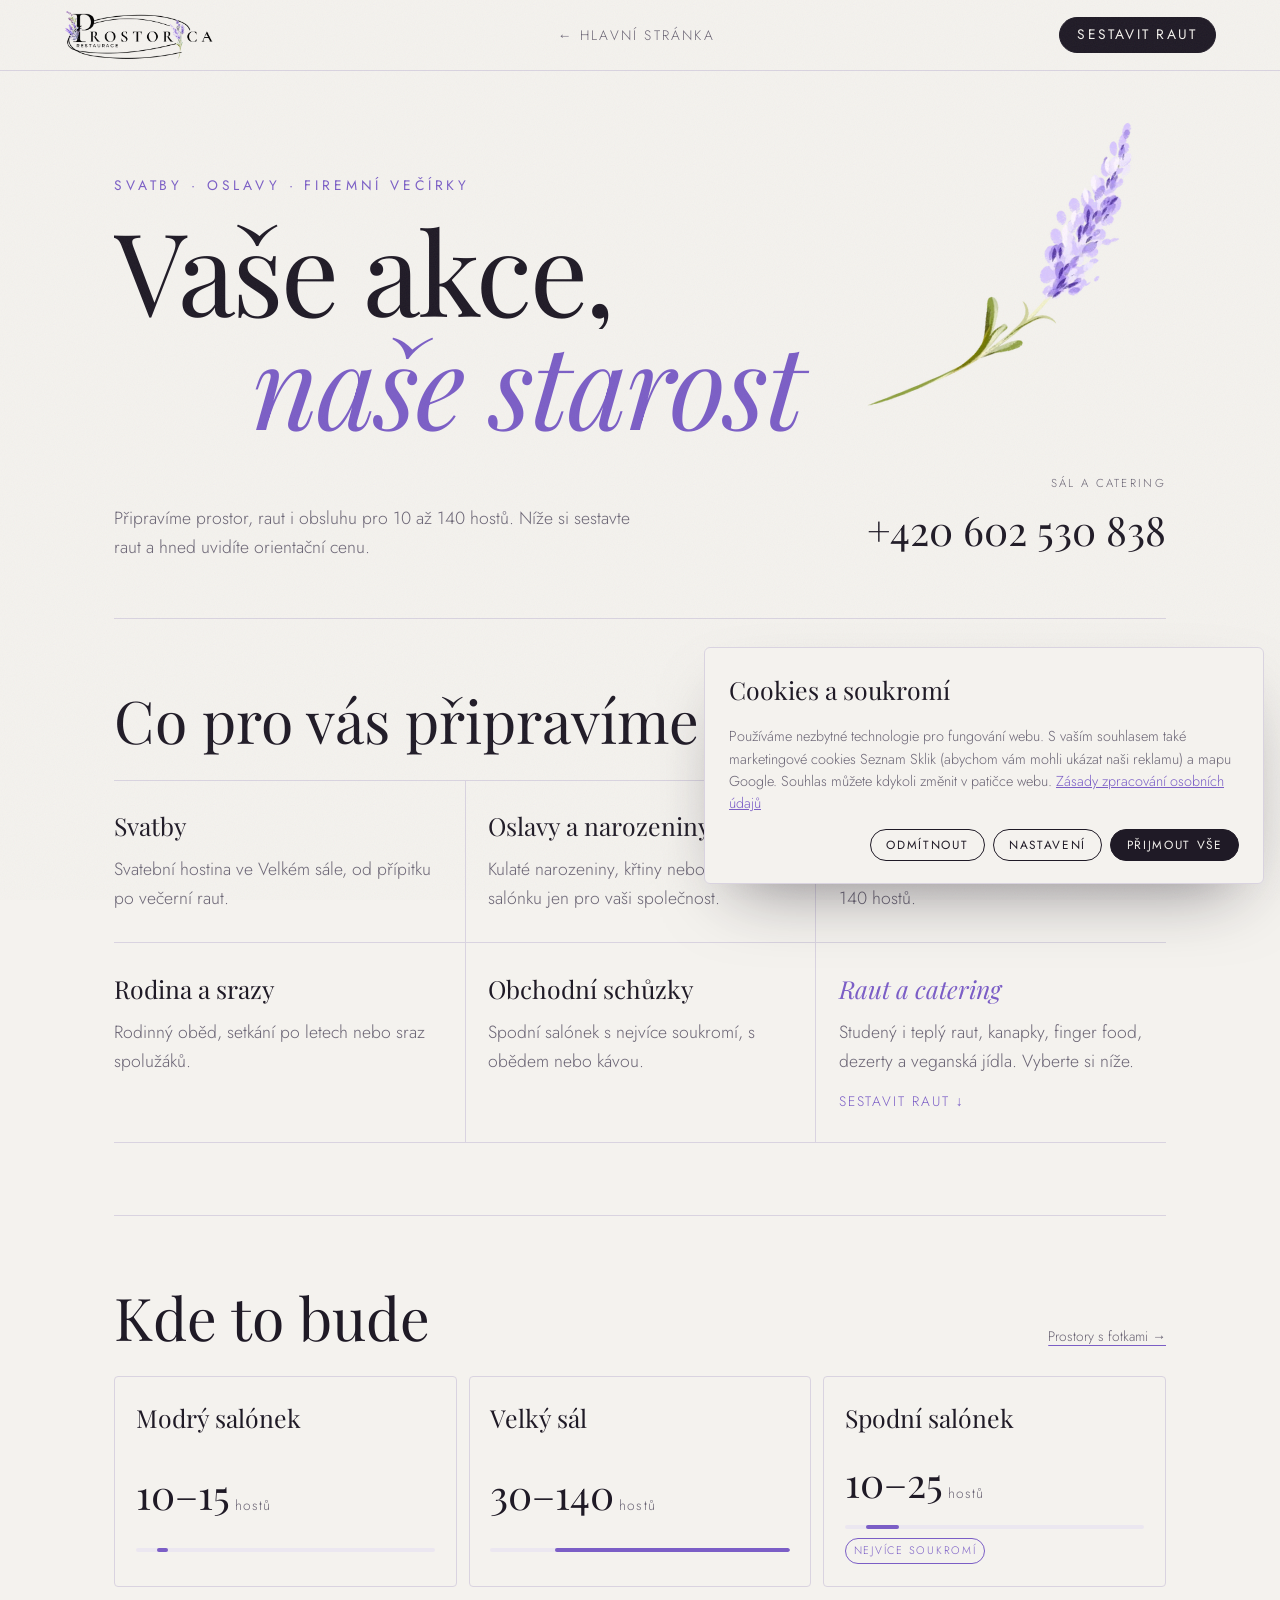
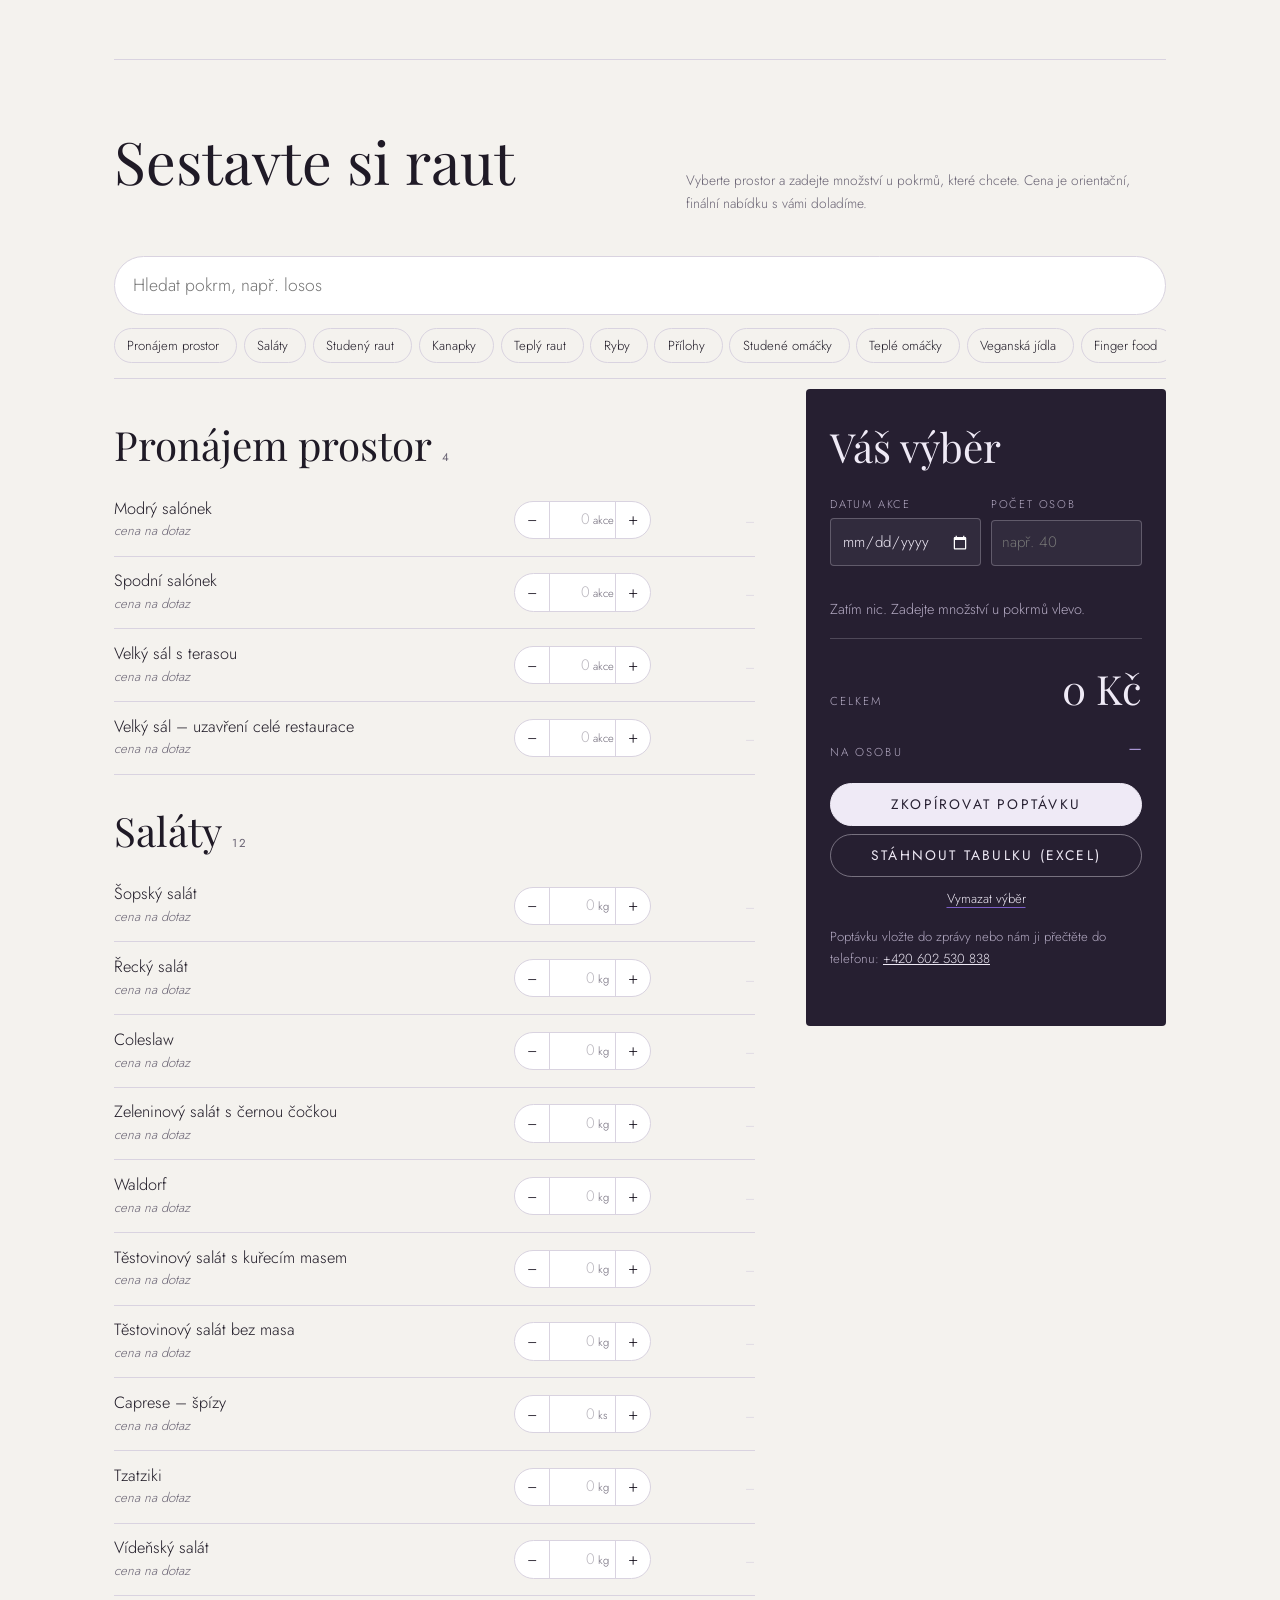
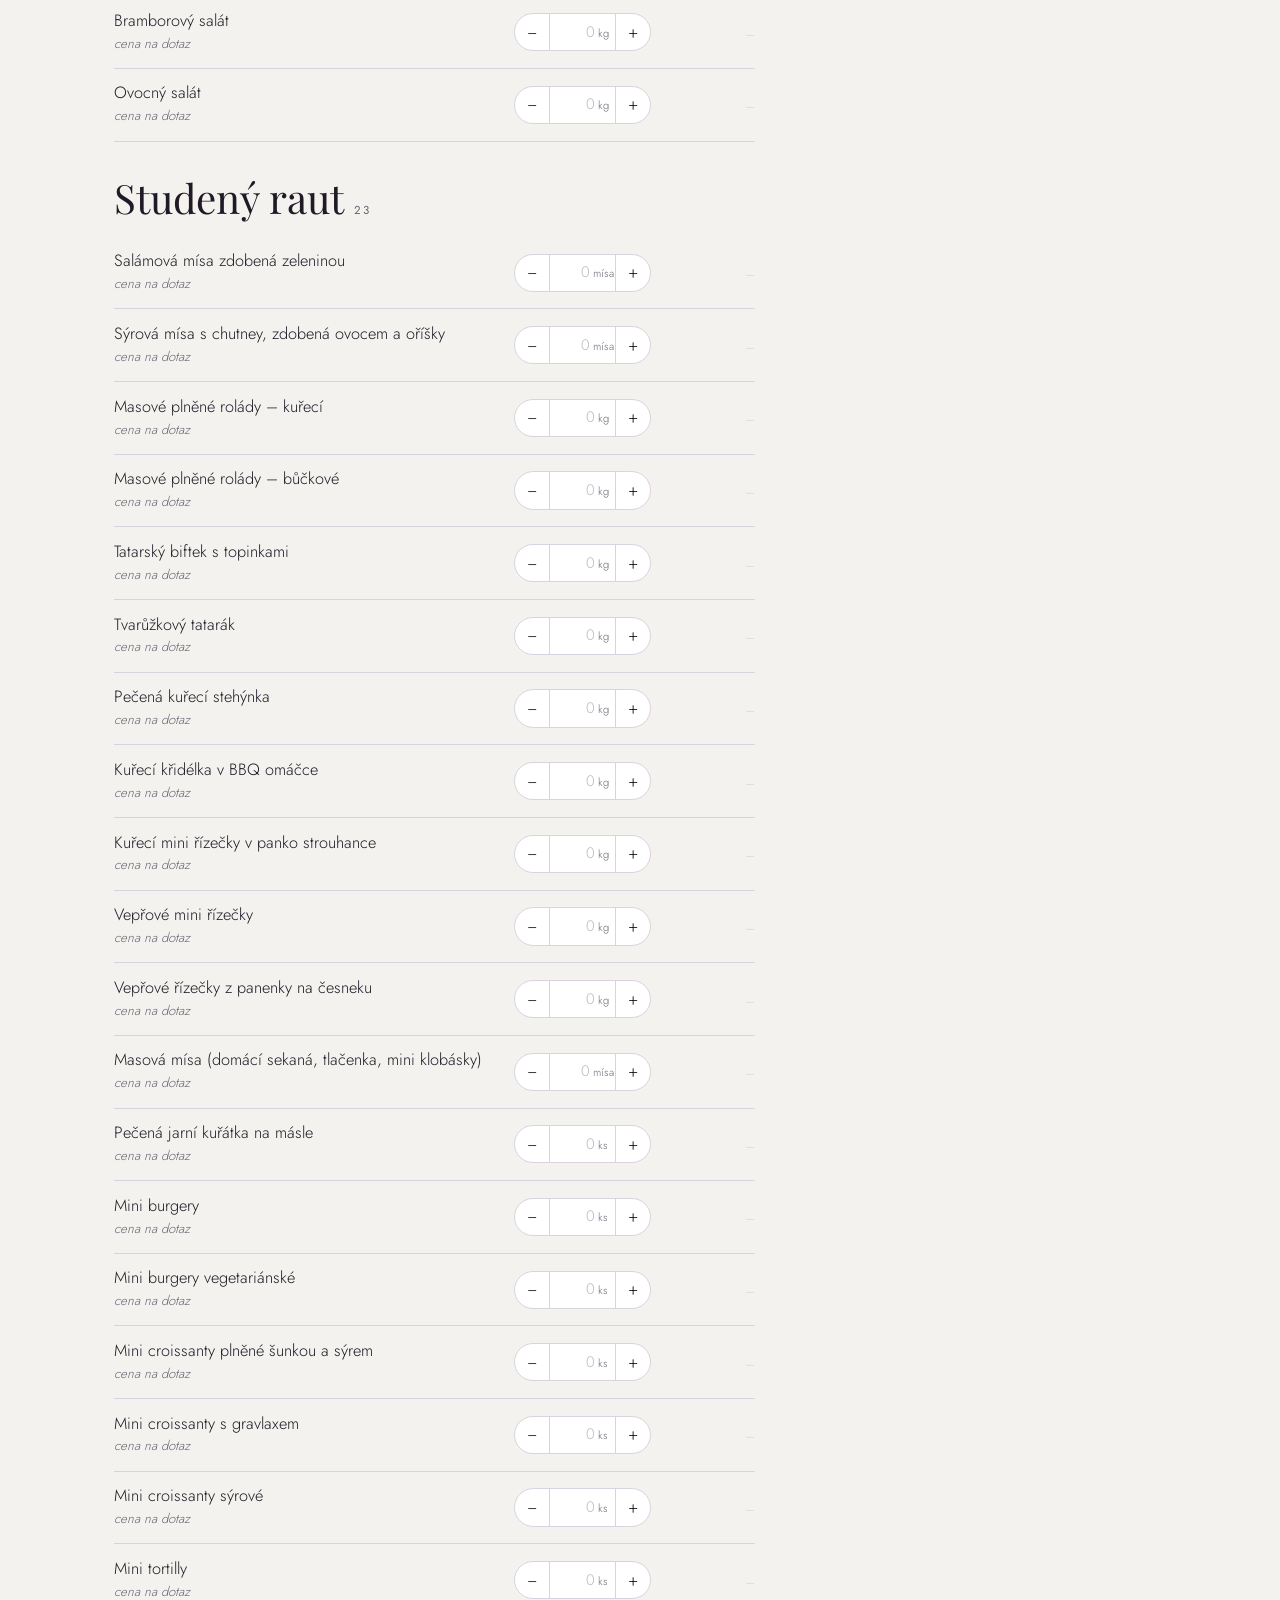
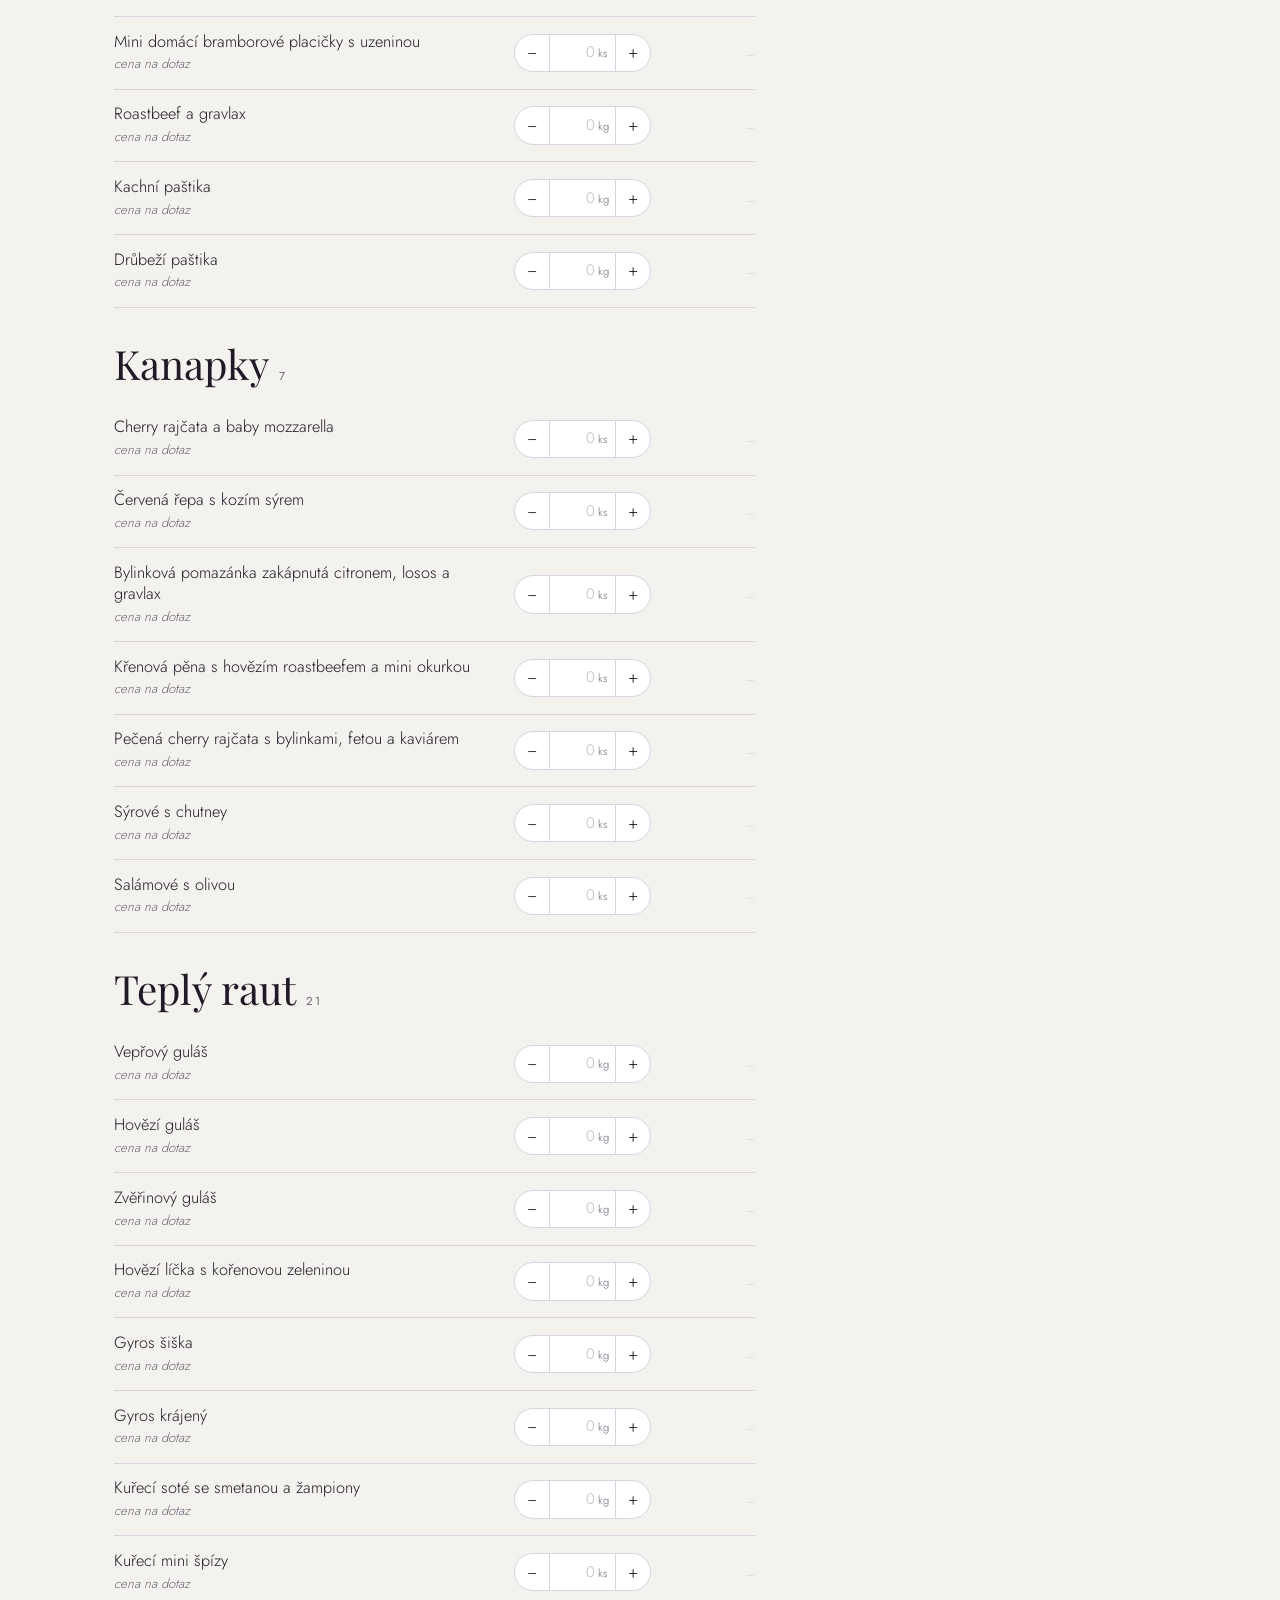
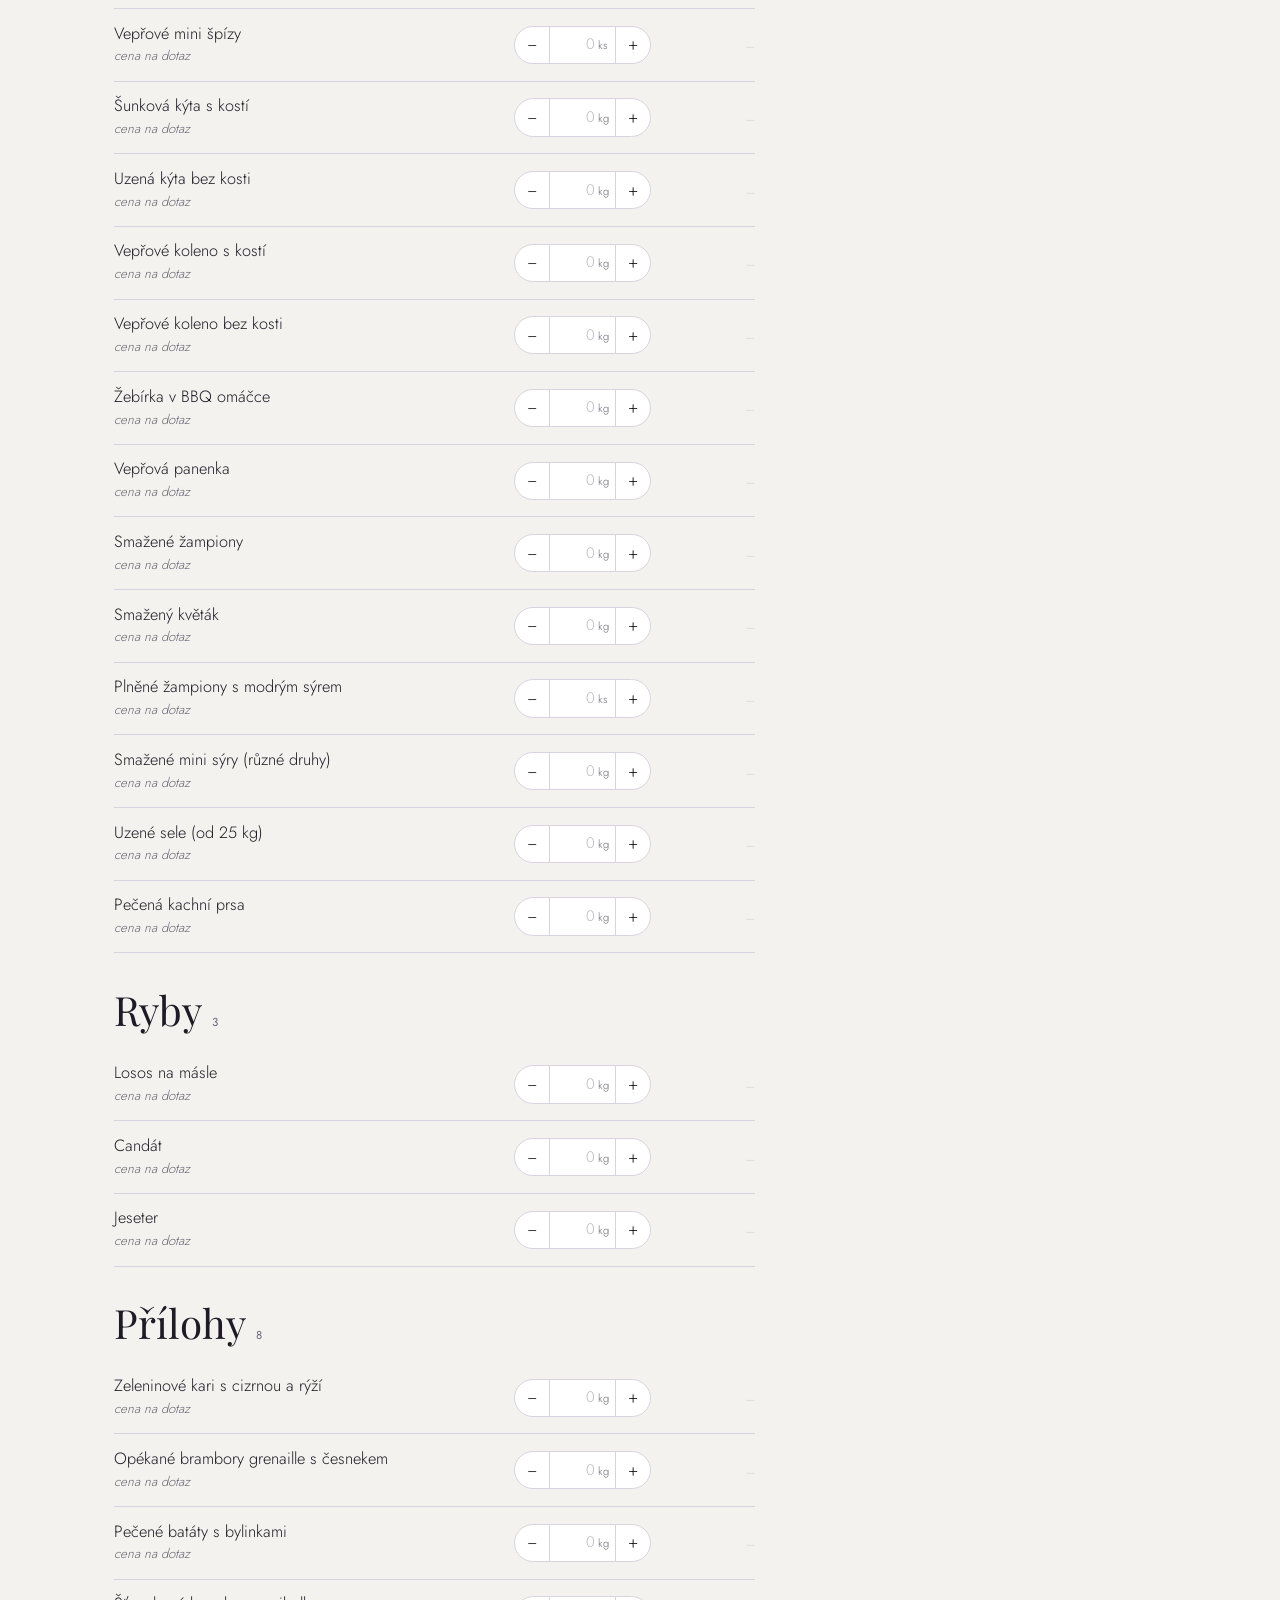
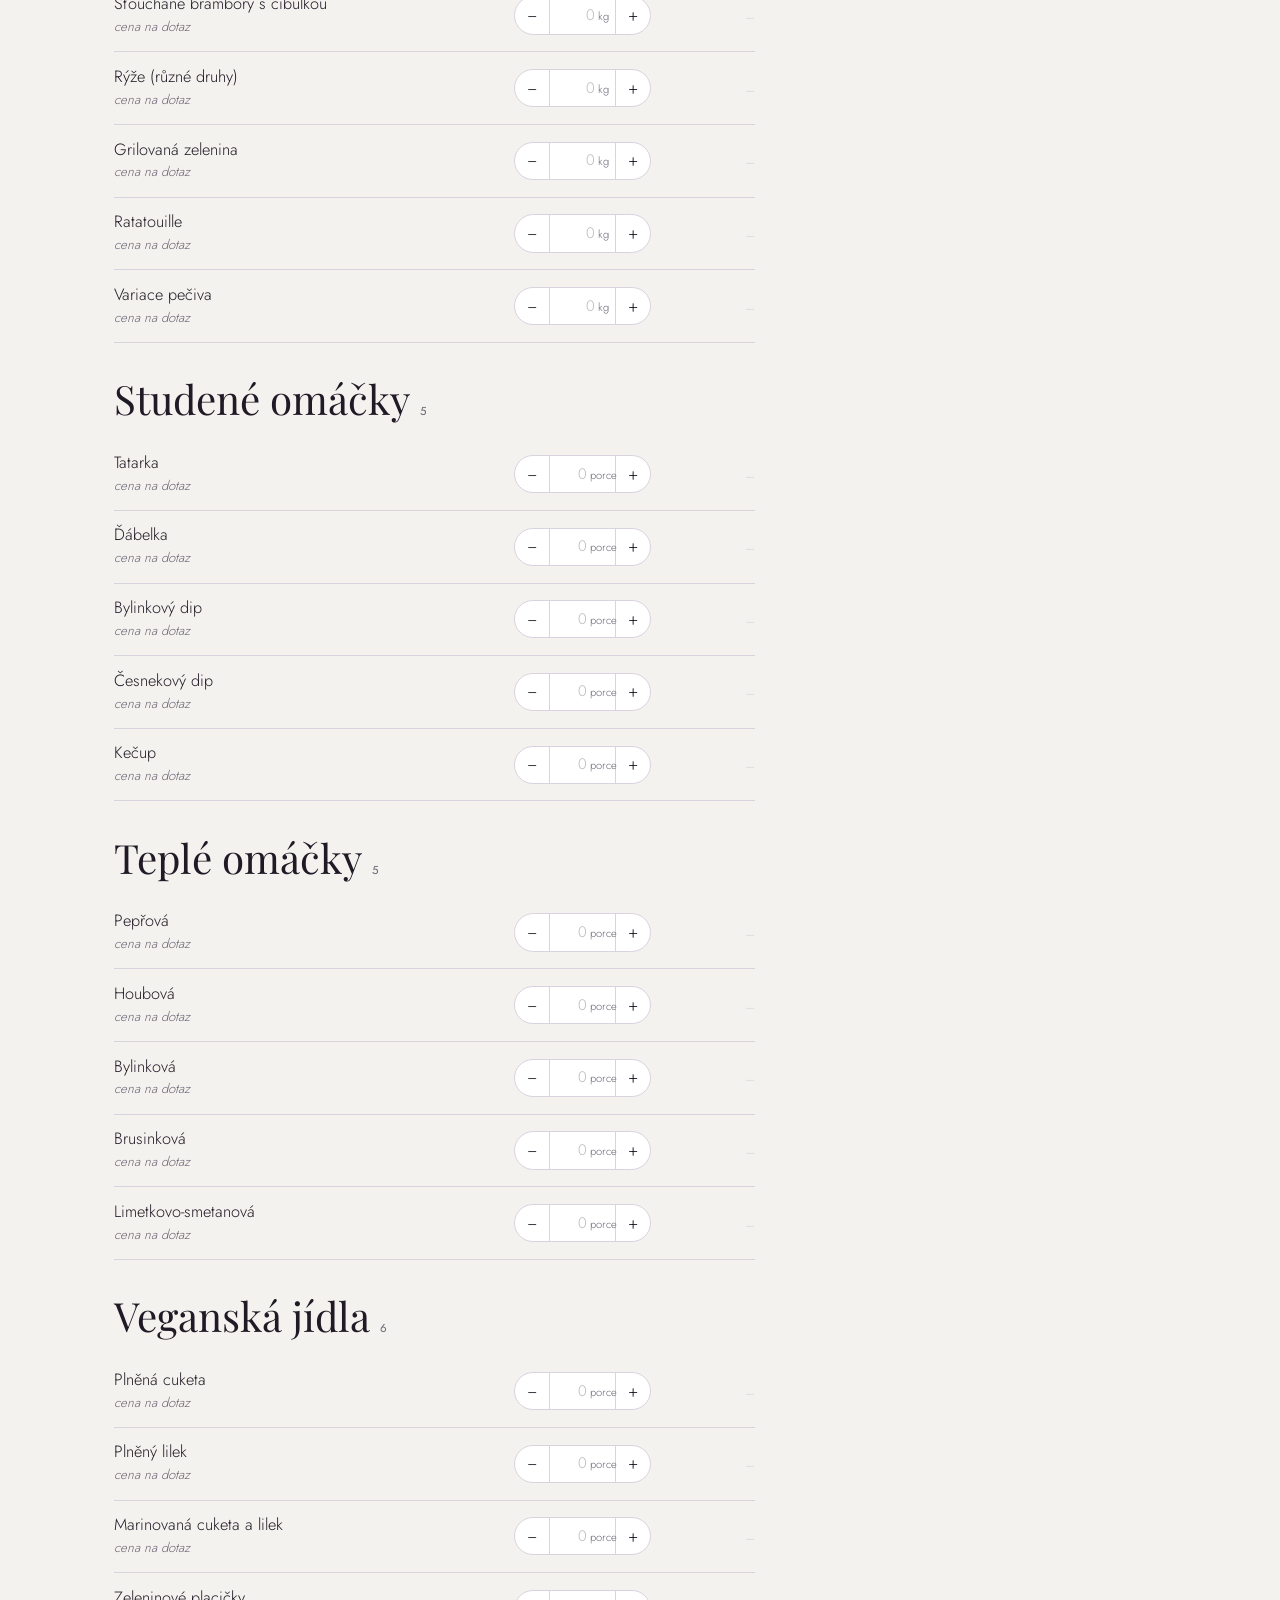
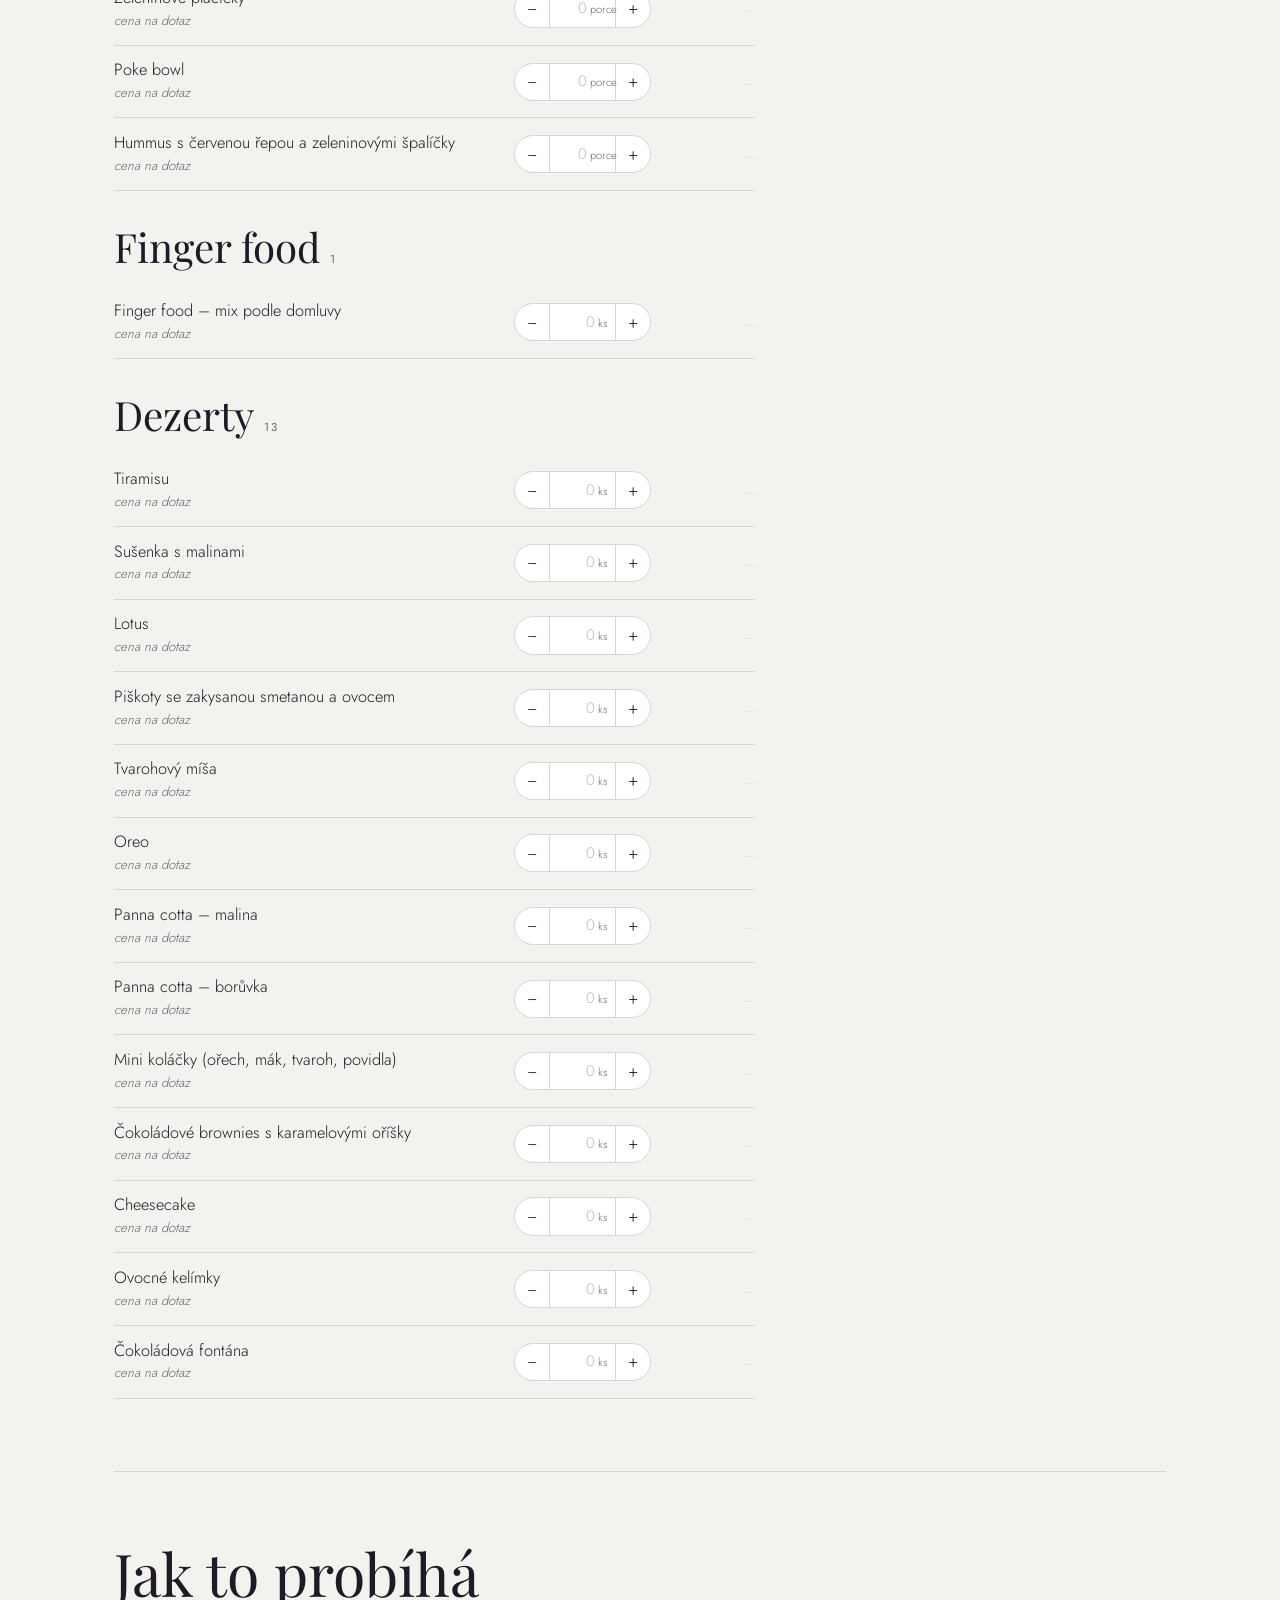
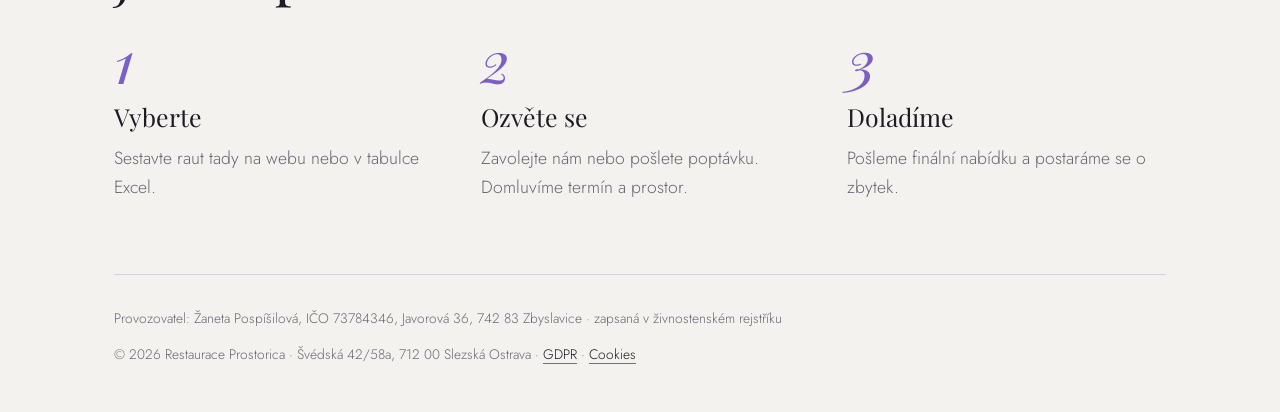
==== akce.html @ 0c8977fe "Add Akce page with raut calculator and banquet order spreadsheet; Velký sál up to 140 guests - akce." ====
<!doctype html>
<html lang="cs">
<head>
<meta charset="utf-8">
<meta name="viewport" content="width=device-width, initial-scale=1, viewport-fit=cover">
<title>Akce · Prostorica</title>
<meta name="description" content="Svatby, oslavy, firemní večírky a rauty v restauraci Prostorica, Slezská Ostrava. Sestavte si raut a hned uvidíte orientační cenu.">
<link rel="stylesheet" href="css/fonts.css">
<link rel="stylesheet" href="css/style.css">
<link rel="stylesheet" href="css/akce.css">
</head>
<body class="ak-page">
<div class="grain" aria-hidden="true"></div>

<header class="nav is-scrolled" id="nav">
  <a class="nav__brand" href="index.html" aria-label="Prostorica — hlavní stránka">
    <img class="logo logo--ink" src="assets/logo-480.webp" srcset="assets/logo-480.webp 480w, assets/logo.webp 1400w" sizes="(max-width: 760px) 120px, 170px" width="1400" height="471" alt="Prostorica restaurace"><img class="logo logo--light" src="assets/logo-light-480.webp" srcset="assets/logo-light-480.webp 480w, assets/logo-light.webp 1400w" sizes="(max-width: 760px) 120px, 170px" width="1400" height="471" alt="" aria-hidden="true">
  </a>
  <a class="ak-back" href="index.html">← Hlavní stránka</a>
  <div class="nav__tools">
    <a class="btn btn--small" href="#raut">Sestavit raut</a>
  </div>
</header>

<p class="ak-demo" id="akDemo" hidden>Náhled · ceny jsou smyšlené, jen pro ukázku výpočtu<span class="ak-demo__more"> · texty služeb doplníme z e-mailu</span></p>

<main class="ak">
  <section class="ak-hero">
    <img class="ak-hero__sprig sway" src="assets/sprig.webp" alt="" width="395" height="321">
    <p class="eyebrow load" style="--d:.05s">Svatby · oslavy · firemní večírky</p>
    <h1 class="ak-hero__title">
      <span class="line"><span class="load" style="--d:.15s">Vaše akce,</span></span>
      <span class="line"><em class="load" style="--d:.3s">naše starost</em></span>
    </h1>
    <div class="ak-hero__meta load" style="--d:.5s">
      <p class="ak-lead">Připravíme prostor, raut i obsluhu pro 10 až 140 hostů. Níže si sestavte raut a hned uvidíte orientační cenu.</p>
      <p class="ak-phone"><span>Sál a catering</span><a href="tel:+420602530838">+420 602 530 838</a></p>
    </div>
  </section>

  <section class="ak-block" aria-labelledby="akServicesTitle">
    <div class="ak-block__head">
      <h2 class="ak-h2" id="akServicesTitle">Co pro vás připravíme</h2>
      <p class="ak-hint">Každou akci ladíme podle vás: menu, výzdobu i časový plán.</p>
    </div>
    <ul class="ak-services">
      <li class="ak-svc"><p class="ak-svc__k">Svatby</p><p>Svatební hostina ve Velkém sále, od přípitku po večerní raut.</p></li>
      <li class="ak-svc"><p class="ak-svc__k">Oslavy a narozeniny</p><p>Kulaté narozeniny, křtiny nebo výročí v salónku jen pro vaši společnost.</p></li>
      <li class="ak-svc"><p class="ak-svc__k">Firemní akce a plesy</p><p>Večírky, plesy a firemní setkání až pro 140 hostů.</p></li>
      <li class="ak-svc"><p class="ak-svc__k">Rodina a srazy</p><p>Rodinný oběd, setkání po letech nebo sraz spolužáků.</p></li>
      <li class="ak-svc"><p class="ak-svc__k">Obchodní schůzky</p><p>Spodní salónek s nejvíce soukromí, s obědem nebo kávou.</p></li>
      <li class="ak-svc ak-svc--accent"><p class="ak-svc__k">Raut a catering</p><p>Studený i teplý raut, kanapky, finger food, dezerty a veganská jídla. Vyberte si níže.</p><a class="ak-svc__go" href="#raut">Sestavit raut ↓</a></li>
    </ul>
  </section>

  <section class="ak-block" aria-labelledby="akRoomsTitle">
    <div class="ak-block__head">
      <h2 class="ak-h2" id="akRoomsTitle">Kde to bude</h2>
      <a class="link ak-hint" href="index.html#prostory">Prostory s fotkami →</a>
    </div>
    <ul class="ak-rooms" id="akRooms"></ul>
  </section>

  <section class="ak-block ak-calc" id="raut" aria-labelledby="akCalcTitle">
    <div class="ak-block__head">
      <h2 class="ak-h2" id="akCalcTitle">Sestavte si raut</h2>
      <p class="ak-hint">Vyberte prostor a zadejte množství u pokrmů, které chcete. Cena je orientační, finální nabídku s vámi doladíme.</p>
    </div>

    <div class="ak-tools">
      <label class="ak-search"><span class="sr-only">Hledat pokrm</span>
        <input type="search" id="akSearch" placeholder="Hledat pokrm, např. losos" autocomplete="off">
      </label>
      <nav class="ak-chips" id="akChips" aria-label="Kategorie"></nav>
    </div>

    <div class="ak-calc__grid">
      <div class="ak-list" id="akList"></div>

      <aside class="ak-sum" id="akSum" aria-labelledby="akSumTitle">
        <h3 class="ak-sum__title" id="akSumTitle">Váš výběr</h3>
        <div class="ak-sum__fields">
          <label for="akDate">Datum akce<input type="date" id="akDate"></label>
          <label for="akPersons">Počet osob<input type="number" id="akPersons" min="1" step="1" inputmode="numeric" placeholder="např. 40"></label>
        </div>
        <ul class="ak-sum__lines" id="akLines"></ul>
        <p class="ak-sum__empty" id="akEmpty">Zatím nic. Zadejte množství u pokrmů vlevo.</p>
        <dl class="ak-sum__tot">
          <div><dt>Celkem</dt><dd id="akTotal">0 Kč</dd></div>
          <div class="ak-sum__pp"><dt>Na osobu</dt><dd id="akPerPerson">–</dd></div>
        </dl>
        <p class="ak-sum__ask" id="akAsk" hidden></p>
        <div class="ak-sum__btns">
          <button type="button" class="btn btn--wide" id="akCopy"><span>Zkopírovat poptávku</span></button>
          <a class="btn btn--ghost btn--wide" id="akXlsx" href="assets/docs/Prostorica-banket-objednavka.xlsx" download><span>Stáhnout tabulku (Excel)</span></a>
          <button type="button" class="link ak-sum__clear" id="akClear">Vymazat výběr</button>
        </div>
        <p class="ak-sum__how">Poptávku vložte do zprávy nebo nám ji přečtěte do telefonu: <a href="tel:+420602530838">+420 602 530 838</a></p>
        <p class="ak-toast" id="akToast" role="status" aria-live="polite"></p>
        <textarea class="sr-only" id="akCopyBuf" tabindex="-1" aria-hidden="true"></textarea>
      </aside>
    </div>
  </section>

  <section class="ak-block" aria-labelledby="akStepsTitle">
    <div class="ak-block__head"><h2 class="ak-h2" id="akStepsTitle">Jak to probíhá</h2></div>
    <ol class="ak-steps">
      <li><p class="ak-steps__k">Vyberte</p><p>Sestavte raut tady na webu nebo v tabulce Excel.</p></li>
      <li><p class="ak-steps__k">Ozvěte se</p><p>Zavolejte nám nebo pošlete poptávku. Domluvíme termín a prostor.</p></li>
      <li><p class="ak-steps__k">Doladíme</p><p>Pošleme finální nabídku a postaráme se o zbytek.</p></li>
    </ol>
  </section>
</main>

<div class="ak-bar" id="akBar" hidden>
  <span><b id="akBarTotal">0 Kč</b> <small id="akBarCount"></small></span>
  <a class="btn btn--small" href="#akSum">Váš výběr ↓</a>
</div>

<footer class="ak-foot">
  <p class="foot__op">Provozovatel: Žaneta Pospíšilová, IČO 73784346, Javorová 36, 742 83 Zbyslavice · zapsaná v živnostenském rejstříku</p>
  <p>© 2026 Restaurace Prostorica · Švédská 42/58a, 712 00 Slezská Ostrava · <a class="link" href="gdpr.html">GDPR</a> · <button type="button" class="link" data-cookie-settings>Cookies</button></p>
</footer>

<script src="js/consent.js"></script>
<script src="js/prostory-data.js"></script>
<script src="js/raut-data.js"></script>
<script src="js/akce.js"></script>
</body>
</html>
---- css/fonts.css ----
/* Self-hosted Google Fonts (no requests to Google = GDPR-friendly). Licence: SIL Open Font License. */
@font-face {
  font-family: 'Courier Prime';
  font-style: normal;
  font-weight: 400;
  font-display: swap;
  src: url(../assets/fonts/courier-prime-400-latin-ext.woff2) format('woff2');
  unicode-range: U+0100-02BA, U+02BD-02C5, U+02C7-02CC, U+02CE-02D7, U+02DD-02FF, U+0304, U+0308, U+0329, U+1D00-1DBF, U+1E00-1E9F, U+1EF2-1EFF, U+2020, U+20A0-20AB, U+20AD-20C4, U+2113, U+2C60-2C7F, U+A720-A7FF;
}
@font-face {
  font-family: 'Courier Prime';
  font-style: normal;
  font-weight: 400;
  font-display: swap;
  src: url(../assets/fonts/courier-prime-400-latin.woff2) format('woff2');
  unicode-range: U+0000-00FF, U+0131, U+0152-0153, U+02BB-02BC, U+02C6, U+02DA, U+02DC, U+0304, U+0308, U+0329, U+2000-206F, U+20AC, U+2122, U+2191, U+2193, U+2212, U+2215, U+FEFF, U+FFFD;
}
@font-face {
  font-family: 'Courier Prime';
  font-style: normal;
  font-weight: 700;
  font-display: swap;
  src: url(../assets/fonts/courier-prime-700-latin-ext.woff2) format('woff2');
  unicode-range: U+0100-02BA, U+02BD-02C5, U+02C7-02CC, U+02CE-02D7, U+02DD-02FF, U+0304, U+0308, U+0329, U+1D00-1DBF, U+1E00-1E9F, U+1EF2-1EFF, U+2020, U+20A0-20AB, U+20AD-20C4, U+2113, U+2C60-2C7F, U+A720-A7FF;
}
@font-face {
  font-family: 'Courier Prime';
  font-style: normal;
  font-weight: 700;
  font-display: swap;
  src: url(../assets/fonts/courier-prime-700-latin.woff2) format('woff2');
  unicode-range: U+0000-00FF, U+0131, U+0152-0153, U+02BB-02BC, U+02C6, U+02DA, U+02DC, U+0304, U+0308, U+0329, U+2000-206F, U+20AC, U+2122, U+2191, U+2193, U+2212, U+2215, U+FEFF, U+FFFD;
}
@font-face {
  font-family: 'Jost';
  font-style: normal;
  font-weight: 300;
  font-display: swap;
  src: url(../assets/fonts/jost-300-cyrillic.woff2) format('woff2');
  unicode-range: U+0301, U+0400-045F, U+0490-0491, U+04B0-04B1, U+2116;
}
@font-face {
  font-family: 'Jost';
  font-style: normal;
  font-weight: 300;
  font-display: swap;
  src: url(../assets/fonts/jost-300-latin-ext.woff2) format('woff2');
  unicode-range: U+0100-02BA, U+02BD-02C5, U+02C7-02CC, U+02CE-02D7, U+02DD-02FF, U+0304, U+0308, U+0329, U+1D00-1DBF, U+1E00-1E9F, U+1EF2-1EFF, U+2020, U+20A0-20AB, U+20AD-20C4, U+2113, U+2C60-2C7F, U+A720-A7FF;
}
@font-face {
  font-family: 'Jost';
  font-style: normal;
  font-weight: 300;
  font-display: swap;
  src: url(../assets/fonts/jost-300-latin.woff2) format('woff2');
  unicode-range: U+0000-00FF, U+0131, U+0152-0153, U+02BB-02BC, U+02C6, U+02DA, U+02DC, U+0304, U+0308, U+0329, U+2000-206F, U+20AC, U+2122, U+2191, U+2193, U+2212, U+2215, U+FEFF, U+FFFD;
}
@font-face {
  font-family: 'Jost';
  font-style: normal;
  font-weight: 400;
  font-display: swap;
  src: url(../assets/fonts/jost-400-cyrillic.woff2) format('woff2');
  unicode-range: U+0301, U+0400-045F, U+0490-0491, U+04B0-04B1, U+2116;
}
@font-face {
  font-family: 'Jost';
  font-style: normal;
  font-weight: 400;
  font-display: swap;
  src: url(../assets/fonts/jost-400-latin-ext.woff2) format('woff2');
  unicode-range: U+0100-02BA, U+02BD-02C5, U+02C7-02CC, U+02CE-02D7, U+02DD-02FF, U+0304, U+0308, U+0329, U+1D00-1DBF, U+1E00-1E9F, U+1EF2-1EFF, U+2020, U+20A0-20AB, U+20AD-20C4, U+2113, U+2C60-2C7F, U+A720-A7FF;
}
@font-face {
  font-family: 'Jost';
  font-style: normal;
  font-weight: 400;
  font-display: swap;
  src: url(../assets/fonts/jost-400-latin.woff2) format('woff2');
  unicode-range: U+0000-00FF, U+0131, U+0152-0153, U+02BB-02BC, U+02C6, U+02DA, U+02DC, U+0304, U+0308, U+0329, U+2000-206F, U+20AC, U+2122, U+2191, U+2193, U+2212, U+2215, U+FEFF, U+FFFD;
}
@font-face {
  font-family: 'Jost';
  font-style: normal;
  font-weight: 500;
  font-display: swap;
  src: url(../assets/fonts/jost-500-cyrillic.woff2) format('woff2');
  unicode-range: U+0301, U+0400-045F, U+0490-0491, U+04B0-04B1, U+2116;
}
@font-face {
  font-family: 'Jost';
  font-style: normal;
  font-weight: 500;
  font-display: swap;
  src: url(../assets/fonts/jost-500-latin-ext.woff2) format('woff2');
  unicode-range: U+0100-02BA, U+02BD-02C5, U+02C7-02CC, U+02CE-02D7, U+02DD-02FF, U+0304, U+0308, U+0329, U+1D00-1DBF, U+1E00-1E9F, U+1EF2-1EFF, U+2020, U+20A0-20AB, U+20AD-20C4, U+2113, U+2C60-2C7F, U+A720-A7FF;
}
@font-face {
  font-family: 'Jost';
  font-style: normal;
  font-weight: 500;
  font-display: swap;
  src: url(../assets/fonts/jost-500-latin.woff2) format('woff2');
  unicode-range: U+0000-00FF, U+0131, U+0152-0153, U+02BB-02BC, U+02C6, U+02DA, U+02DC, U+0304, U+0308, U+0329, U+2000-206F, U+20AC, U+2122, U+2191, U+2193, U+2212, U+2215, U+FEFF, U+FFFD;
}
@font-face {
  font-family: 'Playfair Display';
  font-style: italic;
  font-weight: 400;
  font-display: swap;
  src: url(../assets/fonts/playfair-display-400i-cyrillic.woff2) format('woff2');
  unicode-range: U+0301, U+0400-045F, U+0490-0491, U+04B0-04B1, U+2116;
}
@font-face {
  font-family: 'Playfair Display';
  font-style: italic;
  font-weight: 400;
  font-display: swap;
  src: url(../assets/fonts/playfair-display-400i-latin-ext.woff2) format('woff2');
  unicode-range: U+0100-02BA, U+02BD-02C5, U+02C7-02CC, U+02CE-02D7, U+02DD-02FF, U+0304, U+0308, U+0329, U+1D00-1DBF, U+1E00-1E9F, U+1EF2-1EFF, U+2020, U+20A0-20AB, U+20AD-20C4, U+2113, U+2C60-2C7F, U+A720-A7FF;
}
@font-face {
  font-family: 'Playfair Display';
  font-style: italic;
  font-weight: 400;
  font-display: swap;
  src: url(../assets/fonts/playfair-display-400i-latin.woff2) format('woff2');
  unicode-range: U+0000-00FF, U+0131, U+0152-0153, U+02BB-02BC, U+02C6, U+02DA, U+02DC, U+0304, U+0308, U+0329, U+2000-206F, U+20AC, U+2122, U+2191, U+2193, U+2212, U+2215, U+FEFF, U+FFFD;
}
@font-face {
  font-family: 'Playfair Display';
  font-style: italic;
  font-weight: 500;
  font-display: swap;
  src: url(../assets/fonts/playfair-display-500i-cyrillic.woff2) format('woff2');
  unicode-range: U+0301, U+0400-045F, U+0490-0491, U+04B0-04B1, U+2116;
}
@font-face {
  font-family: 'Playfair Display';
  font-style: italic;
  font-weight: 500;
  font-display: swap;
  src: url(../assets/fonts/playfair-display-500i-latin-ext.woff2) format('woff2');
  unicode-range: U+0100-02BA, U+02BD-02C5, U+02C7-02CC, U+02CE-02D7, U+02DD-02FF, U+0304, U+0308, U+0329, U+1D00-1DBF, U+1E00-1E9F, U+1EF2-1EFF, U+2020, U+20A0-20AB, U+20AD-20C4, U+2113, U+2C60-2C7F, U+A720-A7FF;
}
@font-face {
  font-family: 'Playfair Display';
  font-style: italic;
  font-weight: 500;
  font-display: swap;
  src: url(../assets/fonts/playfair-display-500i-latin.woff2) format('woff2');
  unicode-range: U+0000-00FF, U+0131, U+0152-0153, U+02BB-02BC, U+02C6, U+02DA, U+02DC, U+0304, U+0308, U+0329, U+2000-206F, U+20AC, U+2122, U+2191, U+2193, U+2212, U+2215, U+FEFF, U+FFFD;
}
@font-face {
  font-family: 'Playfair Display';
  font-style: normal;
  font-weight: 400;
  font-display: swap;
  src: url(../assets/fonts/playfair-display-400-cyrillic.woff2) format('woff2');
  unicode-range: U+0301, U+0400-045F, U+0490-0491, U+04B0-04B1, U+2116;
}
@font-face {
  font-family: 'Playfair Display';
  font-style: normal;
  font-weight: 400;
  font-display: swap;
  src: url(../assets/fonts/playfair-display-400-latin-ext.woff2) format('woff2');
  unicode-range: U+0100-02BA, U+02BD-02C5, U+02C7-02CC, U+02CE-02D7, U+02DD-02FF, U+0304, U+0308, U+0329, U+1D00-1DBF, U+1E00-1E9F, U+1EF2-1EFF, U+2020, U+20A0-20AB, U+20AD-20C4, U+2113, U+2C60-2C7F, U+A720-A7FF;
}
@font-face {
  font-family: 'Playfair Display';
  font-style: normal;
  font-weight: 400;
  font-display: swap;
  src: url(../assets/fonts/playfair-display-400-latin.woff2) format('woff2');
  unicode-range: U+0000-00FF, U+0131, U+0152-0153, U+02BB-02BC, U+02C6, U+02DA, U+02DC, U+0304, U+0308, U+0329, U+2000-206F, U+20AC, U+2122, U+2191, U+2193, U+2212, U+2215, U+FEFF, U+FFFD;
}
@font-face {
  font-family: 'Playfair Display';
  font-style: normal;
  font-weight: 500;
  font-display: swap;
  src: url(../assets/fonts/playfair-display-500-cyrillic.woff2) format('woff2');
  unicode-range: U+0301, U+0400-045F, U+0490-0491, U+04B0-04B1, U+2116;
}
@font-face {
  font-family: 'Playfair Display';
  font-style: normal;
  font-weight: 500;
  font-display: swap;
  src: url(../assets/fonts/playfair-display-500-latin-ext.woff2) format('woff2');
  unicode-range: U+0100-02BA, U+02BD-02C5, U+02C7-02CC, U+02CE-02D7, U+02DD-02FF, U+0304, U+0308, U+0329, U+1D00-1DBF, U+1E00-1E9F, U+1EF2-1EFF, U+2020, U+20A0-20AB, U+20AD-20C4, U+2113, U+2C60-2C7F, U+A720-A7FF;
}
@font-face {
  font-family: 'Playfair Display';
  font-style: normal;
  font-weight: 500;
  font-display: swap;
  src: url(../assets/fonts/playfair-display-500-latin.woff2) format('woff2');
  unicode-range: U+0000-00FF, U+0131, U+0152-0153, U+02BB-02BC, U+02C6, U+02DA, U+02DC, U+0304, U+0308, U+0329, U+2000-206F, U+20AC, U+2122, U+2191, U+2193, U+2212, U+2215, U+FEFF, U+FFFD;
}
---- css/style.css ----
/* Layout: asymmetric editorial — hero text left, monogram right; sections alternate art/text; one dark aubergine band for the tasting menu. */
:root {
  --paper: #f4f2ee;
  --paper-2: #ebe7f0;
  --ink: #1f1a26;
  --muted: #6a6474;
  --line: #d9d3e0;
  --lavender: #7b5ec6;
  --lavender-soft: #cbbdee;
  --sage: #7f9372;
  --band: #261f31;
  --band-fg: #efeaf6;
  --band-muted: #b5abc4;
  --band-accent: #c3aef5;
  --field: #ffffff;
  --map-filter: grayscale(1) sepia(.18) hue-rotate(215deg) saturate(1.3) contrast(.95);

  --display: "Playfair Display", "Didot", "Bodoni 72", Garamond, "Times New Roman", serif;
  --body: "Jost", "Futura", "Century Gothic", "Helvetica Neue", Arial, sans-serif;

  --step--1: clamp(.8rem, .78rem + .1vw, .86rem);
  --step-0: clamp(1rem, .96rem + .2vw, 1.1rem);
  --step-1: clamp(1.25rem, 1.15rem + .5vw, 1.55rem);
  --step-2: clamp(1.7rem, 1.4rem + 1.4vw, 2.6rem);
  --step-3: clamp(2.1rem, 1.6rem + 2.6vw, 3.8rem);
  --step-4: clamp(2.6rem, 1.8rem + 4.4vw, 5.6rem);

  --gutter: clamp(16px, 5vw, 72px);
  --ease: cubic-bezier(.22, .8, .2, 1);
}
@media (prefers-color-scheme: dark) {
  :root:not([data-theme="light"]) {
    --paper: #16121c; --paper-2: #1f1928; --ink: #eeeaf4; --muted: #a59eb2; --line: #352d40;
    --lavender: #b39bf2; --lavender-soft: #4a3b6c; --sage: #9db08f;
    --band: #221b2d; --band-fg: #efeaf6; --band-muted: #b5abc4; --band-accent: #c3aef5;
    --field: #1d1825; --map-filter: grayscale(1) invert(.88) sepia(.2) hue-rotate(215deg) saturate(1.4) contrast(.9); color-scheme: dark;
  }
}
:root[data-theme="dark"] {
  --paper: #16121c; --paper-2: #1f1928; --ink: #eeeaf4; --muted: #a59eb2; --line: #352d40;
  --lavender: #b39bf2; --lavender-soft: #4a3b6c; --sage: #9db08f;
  --band: #221b2d; --band-fg: #efeaf6; --band-muted: #b5abc4; --band-accent: #c3aef5;
  --field: #1d1825; --map-filter: grayscale(1) invert(.88) sepia(.2) hue-rotate(215deg) saturate(1.4) contrast(.9); color-scheme: dark;
}

*, *::before, *::after { box-sizing: border-box; }
[hidden] { display: none !important; }
html { scroll-behavior: smooth; }
body {
  margin: 0;
  background: var(--paper);
  color: var(--ink);
  font-family: var(--body);
  font-weight: 300;
  font-size: var(--step-0);
  line-height: 1.65;
  overflow-x: hidden;
  -webkit-font-smoothing: antialiased;
}
img { max-width: 100%; height: auto; display: block; }
a { color: inherit; }
em { font-style: italic; color: var(--lavender); }
::selection { background: var(--lavender-soft); color: var(--ink); }
:focus-visible { outline: 2px solid var(--lavender); outline-offset: 3px; border-radius: 2px; }

.grain {
  position: fixed; inset: 0; pointer-events: none; z-index: 100; opacity: .05;
  background-image: url("data:image/svg+xml,%3Csvg xmlns='http://www.w3.org/2000/svg' width='160' height='160'%3E%3Cfilter id='n'%3E%3CfeTurbulence type='fractalNoise' baseFrequency='.9' numOctaves='2' stitchTiles='stitch'/%3E%3C/filter%3E%3Crect width='100%25' height='100%25' filter='url(%23n)'/%3E%3C/svg%3E");
}

.section { padding: clamp(72px, 10vw, 140px) var(--gutter); max-width: 1320px; margin-inline: auto; }

.eyebrow {
  font-size: var(--step--1); letter-spacing: .28em; text-transform: uppercase;
  color: var(--lavender); font-weight: 400; margin: 0 0 1.2rem;
}
.h2 {
  font-family: var(--display); font-weight: 400; font-size: var(--step-3);
  line-height: 1.02; letter-spacing: -.01em; margin: 0 0 1.6rem; text-wrap: balance;
}

/* Buttons */
.btn {
  --bg: var(--ink); --fg: var(--paper);
  display: inline-flex; align-items: center; justify-content: center; gap: .6em;
  padding: 1em 1.9em; border-radius: 999px; border: 1px solid var(--ink);
  background: var(--bg); color: var(--fg); text-decoration: none; cursor: pointer;
  font: 400 var(--step--1)/1 var(--body); letter-spacing: .16em; text-transform: uppercase;
  position: relative; overflow: hidden; isolation: isolate;
  transition: color .45s var(--ease), border-color .45s var(--ease), transform .3s var(--ease);
}
.btn::before {
  content: ""; position: absolute; inset: 0; z-index: -1; border-radius: inherit;
  background: var(--lavender); transform: translateY(101%);
  transition: transform .55s var(--ease);
}
.btn:hover::before, .btn:focus-visible::before { transform: translateY(0); }
.btn:hover, .btn:focus-visible { border-color: var(--lavender); color: var(--paper); }
.btn--ghost { --bg: transparent; --fg: var(--ink); }
.btn--small { padding: .75em 1.3em; }
.btn--wide { width: 100%; }

/* Nav */
.nav {
  position: fixed; top: 0; left: 0; right: 0; z-index: 50;
  display: flex; align-items: center; justify-content: space-between; gap: 1rem;
  padding: calc(18px + env(safe-area-inset-top, 0px)) var(--gutter) 18px;
  transition: background .4s var(--ease), padding .4s var(--ease), box-shadow .4s var(--ease);
}
.nav.is-scrolled {
  background: color-mix(in srgb, var(--paper) 82%, transparent);
  backdrop-filter: blur(14px); -webkit-backdrop-filter: blur(14px);
  padding-block: calc(10px + env(safe-area-inset-top, 0px)) 10px;
  box-shadow: 0 1px 0 var(--line);
}
.nav__brand { display: flex; align-items: baseline; text-decoration: none; font-family: var(--display); }
.nav__p { font-size: 2.1rem; line-height: 1; font-weight: 500; }
.nav__word { font-size: 1.15rem; letter-spacing: .32em; text-transform: uppercase; margin-left: .1em; }
.nav__links { display: flex; gap: clamp(1rem, 2.4vw, 2.4rem); }
.nav__links a {
  text-decoration: none; font-size: var(--step--1); letter-spacing: .18em; text-transform: uppercase;
  position: relative; padding-block: .3em;
}
.nav__links a::after {
  content: ""; position: absolute; left: 0; right: 0; bottom: 0; height: 1px; background: var(--lavender);
  transform: scaleX(0); transform-origin: right; transition: transform .45s var(--ease);
}
.nav__links a:hover::after, .nav__links a.is-current::after { transform: scaleX(1); transform-origin: left; }
.nav__tools { display: flex; align-items: center; gap: .9rem; }
.lang { display: flex; border: 1px solid var(--line); border-radius: 999px; padding: 3px; }
.lang__btn {
  border: 0; background: transparent; color: var(--muted); cursor: pointer; border-radius: 999px;
  font: 400 .72rem/1 var(--body); letter-spacing: .12em; padding: .55em .8em;
  transition: background .3s, color .3s;
}
.lang__btn.is-active { background: var(--ink); color: var(--paper); }
.burger { display: none; width: 44px; height: 44px; border: 0; background: transparent; cursor: pointer; position: relative; color: var(--ink); }
.burger span { position: absolute; left: 11px; right: 11px; height: 1px; background: currentColor; transition: transform .4s var(--ease), top .4s var(--ease); }
.burger span:first-child { top: 18px; }
.burger span:last-child { top: 25px; }
.burger[aria-expanded="true"] span:first-child { top: 22px; transform: rotate(45deg); }
.burger[aria-expanded="true"] span:last-child { top: 22px; transform: rotate(-45deg); }

/* Hero */
.hero {
  position: relative; display: grid; grid-template-columns: minmax(0, 1.05fr) minmax(0, .95fr);
  align-items: center; gap: clamp(24px, 4vw, 64px);
  padding: calc(120px + env(safe-area-inset-top, 0px)) var(--gutter) clamp(56px, 7vw, 96px);
  max-width: 1320px; margin-inline: auto; overflow: hidden;
}
.hero__petals { position: absolute; inset: 0; width: 100%; height: 100%; pointer-events: none; }
.hero__text { position: relative; z-index: 1; min-width: 0; }
.hero__title {
  font-family: var(--display); font-weight: 400; font-size: var(--step-4);
  line-height: .95; letter-spacing: -.02em; margin: 0 0 1.8rem;
}
.hero__title .line { display: block; overflow: hidden; padding-bottom: .08em; }
.hero__title .line > * { display: inline-block; }
.hero__title em { padding-left: .9em; }
.hero__lead { max-width: 34ch; color: var(--muted); font-size: var(--step-1); line-height: 1.5; margin: 0 0 2.2rem; font-weight: 300; }
.hero__cta { display: flex; flex-wrap: wrap; gap: .8rem; }
.hero__status { display: flex; align-items: center; gap: .7rem; margin: 2.2rem 0 0; font-size: var(--step--1); letter-spacing: .08em; color: var(--muted); }
.dot { width: 8px; height: 8px; border-radius: 50%; background: var(--sage); position: relative; }
.dot::after { content: ""; position: absolute; inset: -5px; border-radius: 50%; border: 1px solid var(--sage); animation: pulse 2.4s var(--ease) infinite; }
.dot.is-closed { background: var(--muted); }
.dot.is-closed::after { display: none; }

.hero__mark { position: relative; aspect-ratio: 1; width: 100%; max-width: 560px; justify-self: center; z-index: 1; transition: transform .6s var(--ease); }
.ring { position: absolute; inset: 0; width: 100%; height: 100%; overflow: visible; }
.ring path { fill: none; stroke: var(--ink); stroke-linecap: round; }
.ring__a { stroke-width: 3.2; stroke-dasharray: 1500; stroke-dashoffset: 1500; animation: draw 2.2s var(--ease) .3s forwards; }
.ring__b { stroke-width: 1.4; stroke-dasharray: 700; stroke-dashoffset: 700; animation: draw 1.8s var(--ease) .9s forwards; opacity: .7; }
.ring__c { stroke-width: 1.2; stroke-dasharray: 260; stroke-dashoffset: 260; animation: draw 1.2s var(--ease) 1.3s forwards; opacity: .6; }
.mark__p {
  position: absolute; left: 50%; top: 50%; transform: translate(-36%, -55%);
  font-family: var(--display); font-weight: 500; font-size: clamp(11rem, 26vw, 24rem); line-height: 1;
  animation: rise 1.4s var(--ease) .2s both;
}
.mark__bouquet {
  position: absolute; left: 20%; top: 14%; width: 30%;
  animation: bloom 1.8s var(--ease) .7s both;
  filter: drop-shadow(0 18px 30px color-mix(in srgb, var(--lavender) 18%, transparent));
}

/* load-in (hero only, short, ends visible) */
.load { animation: up 1.1s var(--ease) var(--d, 0s) both; }

/* Marquee */
.marquee { border-block: 1px solid var(--line); overflow: hidden; padding-block: 1.1rem; background: var(--paper-2); }
.marquee__track { display: flex; width: max-content; animation: marquee 38s linear infinite; }
.marquee__track span { font-family: var(--display); font-style: italic; font-size: var(--step-2); white-space: nowrap; color: var(--ink); }
.marquee:hover .marquee__track { animation-play-state: paused; }

/* About */
.about { display: grid; grid-template-columns: minmax(0, .8fr) minmax(0, 1.2fr); gap: clamp(32px, 6vw, 110px); align-items: center; }
.about__art { position: relative; padding-bottom: 6%; }
.about__stem { position: absolute; left: -6%; bottom: -4%; height: 78%; width: auto; max-width: none; transform: translateY(var(--py, 0px)); pointer-events: none; z-index: 1; }
.arch { margin: 0 0 0 auto; width: 84%; aspect-ratio: 1276 / 1726; border-radius: 999px 999px 4px 4px; overflow: hidden; background: var(--paper-2); }
.arch img { width: 100%; height: 100%; object-fit: cover; }
.about__sprig { position: absolute; right: 0; bottom: 8%; width: 46%; transform: translateY(var(--py, 0px)) rotate(-12deg); }
.about__text { min-width: 0; max-width: 60ch; }
.about__text p { color: var(--muted); margin: 0 0 1.1rem; }
.facts { display: grid; grid-template-columns: repeat(3, minmax(0, 1fr)); gap: 1.2rem; margin: 2.6rem 0 0; padding-top: 2rem; border-top: 1px solid var(--line); }
.facts div { min-width: 0; }
.facts dt { font-family: var(--display); font-size: var(--step-3); line-height: 1; color: var(--lavender); font-variant-numeric: tabular-nums; }
.facts dd { margin: .5rem 0 0; font-size: var(--step--1); letter-spacing: .1em; text-transform: uppercase; color: var(--muted); }

/* Menu */
.menu__head { display: flex; align-items: end; justify-content: space-between; gap: 1rem; flex-wrap: wrap; }
.menu__head .h2 { font-size: var(--step-4); margin: 0; }
.tabs { position: relative; display: flex; gap: clamp(1rem, 3vw, 2.6rem); margin: 2.4rem 0 1rem; border-bottom: 1px solid var(--line); overflow-x: auto; scrollbar-width: none; }
.tabs::-webkit-scrollbar { display: none; }
.tab {
  border: 0; background: none; color: var(--muted); cursor: pointer; white-space: nowrap;
  font: 400 var(--step--1)/1 var(--body); letter-spacing: .2em; text-transform: uppercase;
  padding: 1.1rem 0; transition: color .3s;
}
.tab[aria-selected="true"] { color: var(--ink); }
.tabs__ink { position: absolute; bottom: -1px; height: 2px; background: var(--lavender); transition: left .5s var(--ease), width .5s var(--ease); left: 0; width: 0; }
.menu__list { display: grid; grid-template-columns: repeat(2, minmax(0, 1fr)); column-gap: clamp(32px, 6vw, 96px); }
.dish { padding: 1.6rem 0; border-bottom: 1px solid var(--line); animation: up .7s var(--ease) both; animation-delay: calc(var(--i) * 60ms); min-width: 0; }
.dish__top { display: flex; align-items: baseline; gap: .8rem; }
.dish__name { font-family: var(--display); font-size: var(--step-1); font-weight: 500; line-height: 1.2; }
.dish__dots { flex: 1; border-bottom: 1px dotted var(--muted); opacity: .5; transform: translateY(-.3em); min-width: 1.5rem; }
.dish__price { font-family: var(--display); font-size: var(--step-1); white-space: nowrap; font-variant-numeric: tabular-nums; }
.dish__desc { margin: .35rem 0 0; color: var(--muted); font-size: .95rem; }
.dish__meta { margin: .5rem 0 0; display: flex; gap: .8rem; flex-wrap: wrap; font-size: .74rem; letter-spacing: .12em; text-transform: uppercase; color: var(--muted); font-variant-numeric: tabular-nums; }
.tag { color: var(--sage); }
.menu__note { margin: 2.4rem 0 0; font-size: var(--step--1); color: var(--muted); max-width: 60ch; }

/* Tasting band */
.tasting { position: relative; background: var(--band); color: var(--band-fg); overflow: hidden; }
.tasting .eyebrow, .tasting em { color: var(--band-accent); }
.tasting__inner { display: grid; grid-template-columns: minmax(0, 1fr) minmax(0, 1fr); gap: clamp(32px, 6vw, 110px); align-items: start; }
.tasting__intro p { color: var(--band-muted); max-width: 44ch; }
.tasting__sprig { position: absolute; right: -20px; top: -30px; width: clamp(120px, 14vw, 200px); opacity: .85; transform: rotate(18deg); }
.price { display: flex; flex-wrap: wrap; gap: 2.4rem; margin-top: 2.4rem; }
.price div { display: grid; }
.price__num { font-family: var(--display); font-size: var(--step-2); line-height: 1.1; font-variant-numeric: tabular-nums; }
.price__lbl { font-size: var(--step--1); letter-spacing: .16em; text-transform: uppercase; color: var(--band-muted); }
.courses { list-style: none; margin: 0; padding: 0; counter-reset: c; }
.course {
  counter-increment: c; display: grid; grid-template-columns: 3.2rem minmax(0, 1fr); gap: 1rem;
  padding: 1.4rem 0; border-bottom: 1px solid color-mix(in srgb, var(--band-fg) 16%, transparent);
}
.course::before { content: counter(c, upper-roman); font-family: var(--display); font-size: var(--step-1); color: var(--band-accent); line-height: 1.2; }
.course h3 { margin: 0; font-family: var(--display); font-weight: 500; font-size: var(--step-1); line-height: 1.2; }
.course p { margin: .3rem 0 0; color: var(--band-muted); font-size: .95rem; }
.course .wine { font-style: italic; font-family: var(--display); font-size: 1.05rem; color: var(--band-accent); }

/* Quote */
.quote { text-align: left; }
.quote blockquote { margin: 0 auto; max-width: 22em; font-family: var(--display); font-size: var(--step-3); line-height: 1.12; font-style: italic; text-wrap: balance; }
.quote p { margin: 0; }
.quote footer { margin-top: 1.6rem; font-family: var(--body); font-style: normal; font-size: var(--step--1); letter-spacing: .22em; text-transform: uppercase; color: var(--lavender); }

/* Reservation */
.book { display: grid; grid-template-columns: minmax(0, .9fr) minmax(0, 1.1fr); gap: clamp(32px, 6vw, 110px); align-items: start; }
.book__info > p { color: var(--muted); max-width: 40ch; }
.hours { width: 100%; max-width: 420px; border-collapse: collapse; margin-top: 2rem; font-variant-numeric: tabular-nums; }
.hours caption { text-align: left; font-size: var(--step--1); letter-spacing: .22em; text-transform: uppercase; color: var(--lavender); padding-bottom: .8rem; }
.hours td { padding: .7rem 0; border-bottom: 1px solid var(--line); }
.hours td:last-child { text-align: right; }
.hours tr.is-today td { color: var(--ink); font-weight: 500; }
.hours tr.is-today td:first-child::before { content: ""; display: inline-block; width: 6px; height: 6px; border-radius: 50%; background: var(--lavender); margin-right: .6rem; vertical-align: middle; }
.hours tr:not(.is-today) td { color: var(--muted); }

.form {
  position: relative; display: grid; gap: 1.3rem; padding: clamp(24px, 4vw, 48px);
  background: var(--paper-2); border-radius: 4px 4px 140px 4px; min-width: 0;
}
.form__row { display: grid; grid-template-columns: repeat(2, minmax(0, 1fr)); gap: 1.3rem; }
.field { display: grid; gap: .5rem; min-width: 0; }
.field > span { font-size: .72rem; letter-spacing: .2em; text-transform: uppercase; color: var(--muted); }
.field input, .field select, .field textarea {
  width: 100%; min-width: 0; font: 300 1rem/1.4 var(--body); color: var(--ink);
  background: var(--field); border: 1px solid var(--line); border-radius: 2px; padding: .85rem .9rem;
  transition: border-color .3s, box-shadow .3s;
}
.field textarea { resize: vertical; }
.field input:focus, .field select:focus, .field textarea:focus { outline: none; border-color: var(--lavender); box-shadow: 0 0 0 3px color-mix(in srgb, var(--lavender) 18%, transparent); }
.field .is-invalid { border-color: var(--lavender); }
.guests { display: flex; flex-wrap: wrap; gap: .5rem; }
.guest {
  width: 2.9rem; height: 2.9rem; border-radius: 50%; border: 1px solid var(--line); background: var(--field);
  color: var(--ink); font: 400 1rem/1 var(--display); cursor: pointer; transition: all .3s var(--ease);
}
.guest:hover { border-color: var(--lavender); }
.guest[aria-checked="true"] { background: var(--lavender); border-color: var(--lavender); color: var(--paper); transform: scale(1.08); }
.form__error { margin: 0; color: var(--lavender); font-size: .92rem; }
.form__done {
  position: absolute; inset: 0; display: grid; place-content: center; justify-items: center; text-align: center; gap: .4rem;
  background: var(--paper-2); border-radius: inherit; padding: 2rem; animation: fade .6s var(--ease) both;
}
.form__done[hidden] { display: none !important; }
.form__done img { width: 70px; animation: bloom 1.2s var(--ease) both; }
.form__done h3 { font-family: var(--display); font-weight: 400; font-size: var(--step-3); margin: .4rem 0 0; }
.form__done p { color: var(--muted); max-width: 32ch; margin: 0 0 1rem; }

/* Footer */
.foot { padding: clamp(64px, 9vw, 120px) var(--gutter) calc(32px + env(safe-area-inset-bottom, 0px)); border-top: 1px solid var(--line); max-width: 1320px; margin-inline: auto; }
.foot__logo { position: relative; display: flex; align-items: baseline; justify-content: center; flex-wrap: wrap; font-family: var(--display); padding-block: 2rem; }
.foot__ellipse { position: absolute; inset: 0; width: 100%; height: 100%; overflow: visible; pointer-events: none; }
.foot__ellipse path { fill: none; stroke: var(--ink); stroke-width: 1.4; stroke-dasharray: 3200; stroke-dashoffset: 3200; transition: stroke-dashoffset 2.6s var(--ease); }
.foot__logo.is-in .foot__ellipse path { stroke-dashoffset: 0; }
.foot__p { font-size: clamp(5rem, 15vw, 13rem); line-height: .8; font-weight: 500; }
.foot__word { font-size: clamp(1.6rem, 5.2vw, 4.6rem); letter-spacing: .3em; }
.foot__sub { flex-basis: 100%; text-align: center; font-family: var(--body); font-size: var(--step--1); letter-spacing: .5em; margin-top: .6rem; color: var(--muted); }
.foot__cols { display: grid; grid-template-columns: repeat(3, minmax(0, 1fr)); gap: 2rem; margin-top: 4rem; }
.foot__cols h3 { font-size: .72rem; letter-spacing: .22em; text-transform: uppercase; color: var(--lavender); font-weight: 400; margin: 0 0 .8rem; }
.foot__cols p { margin: 0 0 .6rem; }
.link { background: none; border: 0; padding: 0; cursor: pointer; font: inherit; color: var(--ink); text-decoration: underline; text-decoration-color: var(--lavender); text-underline-offset: .3em; }
.link:hover { color: var(--lavender); }
.copy { user-select: all; }
.foot__copy { margin: 4rem 0 0; font-size: var(--step--1); color: var(--muted); letter-spacing: .06em; }

/* Phones */
.phones { display: grid; grid-template-columns: repeat(2, minmax(0, 1fr)); gap: 1.4rem; margin-top: 2rem; max-width: 520px; }
.phone { display: grid; gap: .25rem; min-width: 0; justify-items: start; }
.phone__lbl { font-size: .72rem; letter-spacing: .2em; text-transform: uppercase; color: var(--muted); }
.phone__num { font-family: var(--display); font-size: var(--step-1); text-decoration: none; white-space: nowrap; font-variant-numeric: tabular-nums; }
.phone__num:hover { color: var(--lavender); }
.phone .link { font-size: .8rem; }
.form__gdpr { margin: -.4rem 0 0; font-size: .78rem; color: var(--muted); }

/* Location */
.where { display: grid; grid-template-columns: minmax(0, .9fr) minmax(0, 1.1fr); gap: clamp(32px, 6vw, 110px); align-items: center; }
.where__text { min-width: 0; }
.where__text > p { color: var(--muted); max-width: 44ch; }
.route { display: grid; gap: 1.2rem; margin-top: 2rem; max-width: 480px; }
.route__modes { display: flex; flex-wrap: wrap; gap: .5rem; }
.mode {
  border: 1px solid var(--line); background: var(--field); color: var(--ink); cursor: pointer; border-radius: 999px;
  font: 400 .78rem/1 var(--body); letter-spacing: .12em; text-transform: uppercase; padding: .8em 1.2em; transition: all .3s var(--ease);
}
.mode:hover { border-color: var(--lavender); }
.mode[aria-checked="true"] { background: var(--lavender); border-color: var(--lavender); color: var(--paper); }
.route__actions { display: flex; flex-wrap: wrap; gap: .8rem; }
.where__map {
  position: relative; aspect-ratio: 4 / 3.4; width: 100%; max-width: 100%; overflow: hidden;
  border-radius: 180px 4px 4px 4px; background-color: var(--paper-2);
  background-image:
    radial-gradient(circle at 52% 46%, color-mix(in srgb, var(--lavender) 22%, transparent) 0 8%, transparent 30%),
    repeating-linear-gradient(28deg, transparent 0 46px, var(--line) 46px 48px),
    repeating-linear-gradient(-62deg, transparent 0 70px, var(--line) 70px 71px);
}
.where__map::after {
  content: ""; position: absolute; left: 52%; top: 46%; width: 22px; height: 22px; margin: -22px 0 0 -11px;
  border-radius: 50% 50% 50% 0; transform: rotate(-45deg); background: var(--lavender);
  box-shadow: 0 0 0 6px color-mix(in srgb, var(--lavender) 25%, transparent);
}
.where__iframe { position: absolute; inset: 0; width: 100%; height: 100%; border: 0; filter: var(--map-filter); z-index: 1; }
.where__card {
  position: absolute; left: 1rem; right: 1rem; bottom: 1rem; z-index: 2; max-width: 360px;
  display: flex; gap: 1rem; align-items: center; padding: 1rem 1.2rem;
  background: color-mix(in srgb, var(--paper) 92%, transparent); backdrop-filter: blur(8px); -webkit-backdrop-filter: blur(8px);
  border: 1px solid var(--line); border-radius: 4px; box-shadow: 0 18px 40px -20px color-mix(in srgb, var(--ink) 40%, transparent);
}
.where__card img { width: 30px; flex: none; }
.where__card div { display: grid; gap: .2rem; min-width: 0; font-size: .92rem; }
.where__card strong { font-family: var(--display); font-weight: 500; font-size: 1.15rem; }
.where__card span { color: var(--muted); }
.where__card .link { font-size: .85rem; }

.foot__tagline { text-align: center; font-family: var(--display); font-style: italic; font-size: var(--step-1); color: var(--muted); margin: 1.4rem auto 0; max-width: 40ch; text-wrap: balance; }
.foot__tel { text-decoration: none; font-variant-numeric: tabular-nums; }
.foot__tel:hover { color: var(--lavender); }

@media (max-width: 900px) {
  .where { grid-template-columns: 1fr; }
  .where__map { border-radius: 110px 4px 4px 4px; aspect-ratio: 4 / 4.2; }
}
@media (max-width: 520px) {
  .phones { grid-template-columns: 1fr; }
}

/* Photos: shared reveal (clip from below, image settles) */
.photo-reveal { overflow: hidden; transition: clip-path 1.3s var(--ease); clip-path: inset(0 0 0 0); }
.photo-reveal img { transition: transform 1.6s var(--ease), filter .6s var(--ease); }
.photo-reveal.is-pending { clip-path: inset(100% 0 0 0); }
.photo-reveal.is-pending img { transform: scale(1.18); }
[data-lb] { cursor: zoom-in; }

/* Dishes strip */
.dishes { overflow: hidden; position: relative; }
.dishes__label { font-family: var(--display); font-style: italic; font-size: var(--step-1); color: var(--lavender); margin: 3rem 0 1rem; }
.dishes__track { display: flex; gap: 14px; width: max-content; animation: marquee 50s linear infinite; }
.dishes:hover .dishes__track { animation-play-state: paused; }
.dishes__track img { height: clamp(150px, 17vw, 230px); width: auto; max-width: none; border-radius: 4px; object-fit: cover; transition: transform .5s var(--ease); }
.dishes__track img:nth-child(odd) { border-radius: 120px 120px 4px 4px; }
.dishes__track img:hover { transform: translateY(-6px); }
.dishes::before, .dishes::after { content: ""; position: absolute; top: 0; bottom: 0; width: 60px; z-index: 1; pointer-events: none; }
.dishes::before { left: 0; background: linear-gradient(90deg, var(--paper), transparent); }
.dishes::after { right: 0; background: linear-gradient(-90deg, var(--paper), transparent); }

/* Gallery */
.gallery__head { max-width: 40rem; }
.gallery__grid { display: grid; grid-template-columns: repeat(3, minmax(0, 1fr)); grid-auto-rows: clamp(180px, 20vw, 280px); gap: clamp(10px, 1.4vw, 18px); margin-top: 2.4rem; }
.g { position: relative; margin: 0; border-radius: 4px; background: var(--paper-2); min-width: 0; }
.g img { width: 100%; height: 100%; object-fit: cover; }
.g:hover img { transform: scale(1.05); }
.g--wide { grid-column: span 2; }
.g--tall { grid-row: span 2; }
.g--tall:nth-of-type(2) { border-radius: 999px 999px 4px 4px; }
.gallery__grid .g:last-child { grid-row: span 2; }
.g figcaption {
  position: absolute; left: 0; right: 0; bottom: 0; padding: 2.4rem 1rem .9rem; color: #fff;
  font-size: .78rem; letter-spacing: .14em; text-transform: uppercase;
  background: linear-gradient(transparent, rgba(20, 14, 28, .62));
  opacity: 0; transform: translateY(8px); transition: opacity .5s var(--ease), transform .5s var(--ease); pointer-events: none;
}
.g:hover figcaption, .g:focus-within figcaption { opacity: 1; transform: none; }

/* Hall with opening curtains */
.hall { display: grid; grid-template-columns: minmax(0, 1.15fr) minmax(0, .85fr); gap: clamp(32px, 6vw, 96px); align-items: center; }
.hall__text { min-width: 0; }
.hall__text > p { color: var(--muted); max-width: 40ch; }
.hall__photo { position: relative; margin: 0; overflow: hidden; border-radius: 4px 140px 4px 4px; aspect-ratio: 1222 / 810; max-width: 100%; }
.hall__photo img { width: 100%; height: 100%; object-fit: cover; transform: scale(1.08); transition: transform 2.4s var(--ease); }
.hall__photo.is-open img { transform: scale(1); }
.curtain {
  position: absolute; top: 0; bottom: 0; width: 51%; z-index: 1; pointer-events: none;
  background:
    repeating-linear-gradient(90deg, rgba(255,255,255,.10) 0 14px, rgba(0,0,0,.14) 22px 30px, rgba(255,255,255,.06) 38px 44px),
    linear-gradient(180deg, var(--lavender), color-mix(in srgb, var(--lavender) 70%, var(--band)));
  transition: transform 1.9s var(--ease);
}
.curtain--l { left: 0; transform-origin: left; }
.curtain--r { right: 0; transform-origin: right; }
.hall__photo.is-open .curtain--l { transform: translateX(-100%) scaleX(.3); }
.hall__photo.is-open .curtain--r { transform: translateX(100%) scaleX(.3); }

/* Lightbox */
.lb {
  position: fixed; inset: 0; z-index: 200; display: grid; grid-template-columns: auto minmax(0, 1fr) auto; align-items: center; gap: 1rem;
  padding: calc(56px + env(safe-area-inset-top, 0px)) clamp(8px, 3vw, 32px) calc(56px + env(safe-area-inset-bottom, 0px));
  background: rgba(16, 11, 22, .94); color: #f3eff8; animation: fade .4s var(--ease) both;
}
.lb__fig { margin: 0; display: grid; justify-items: center; gap: .8rem; min-width: 0; height: 100%; align-content: center; }
.lb__fig img { max-height: calc(100vh - 180px); max-width: 100%; width: auto; object-fit: contain; border-radius: 3px; animation: fade .5s var(--ease) both; }
.lb__fig figcaption { font-size: .8rem; letter-spacing: .16em; text-transform: uppercase; color: #cfc6dc; text-align: center; }
.lb__btn { width: 48px; height: 48px; border-radius: 50%; border: 1px solid rgba(255,255,255,.3); background: transparent; color: #fff; font: 300 1.8rem/1 var(--display); cursor: pointer; transition: background .3s, border-color .3s; }
.lb__btn:hover { background: rgba(255,255,255,.12); border-color: #fff; }
.lb__close { position: absolute; top: calc(12px + env(safe-area-inset-top, 0px)); right: 12px; }
.lb__count { position: absolute; left: 0; right: 0; bottom: calc(14px + env(safe-area-inset-bottom, 0px)); margin: 0; text-align: center; font-size: .78rem; letter-spacing: .2em; color: #cfc6dc; font-variant-numeric: tabular-nums; }

@media (max-width: 900px) {
  .hall { grid-template-columns: 1fr; }
}
@media (max-width: 640px) {
  .gallery__grid { grid-template-columns: repeat(2, minmax(0, 1fr)); grid-auto-rows: 150px; }
  .g--wide { grid-column: span 2; }
  .gallery__grid .g:last-child { grid-row: span 1; grid-column: span 2; }
  .gallery__grid .g:nth-child(5) { grid-row: span 1; grid-column: span 2; }
  .g figcaption { opacity: 1; transform: none; font-size: .66rem; padding: 1.6rem .7rem .6rem; }
  .lb { grid-template-columns: 1fr; }
  .lb__prev, .lb__next { position: absolute; bottom: calc(8px + env(safe-area-inset-bottom, 0px)); }
  .lb__prev { left: 16px; } .lb__next { right: 16px; }
}

/* Menu tweaks for the real card */
.dish__g { font-family: var(--body); font-size: .8rem; font-weight: 300; color: var(--muted); letter-spacing: .04em; white-space: nowrap; }
.dish__price--text { font-family: var(--body); font-size: .82rem; font-style: italic; white-space: normal; text-align: right; max-width: 12ch; line-height: 1.3; }

/* Nav pill for the weekly lunch page */
.nav__links a.nav__pill { border: 1px solid var(--lavender); border-radius: 999px; padding: .35em .9em; color: var(--lavender); }
.nav__links a.nav__pill::after { display: none; }
.nav__links a.nav__pill:hover { background: var(--lavender); color: var(--paper); }

/* Weekly lunch band (reuses .tasting surface) */
.btn--light { --bg: var(--band-fg); --fg: var(--band); border-color: var(--band-fg); margin-top: 2.2rem; }
.lunch__week { font-family: var(--display); font-size: var(--step-1); color: var(--band-fg) !important; margin: 1.6rem 0 .4rem; font-variant-numeric: tabular-nums; }
.lunch__status { display: flex; align-items: center; gap: .7rem; margin: 0; }
.lunch__status strong { color: var(--band-fg); font-weight: 400; }
.lunch__list { list-style: none; margin: 0; padding: 0; }
.lunch__item {
  display: grid; grid-template-columns: 2.4rem minmax(0, 1fr) auto; gap: .8rem; align-items: baseline;
  padding: 1.1rem 0; border-bottom: 1px solid color-mix(in srgb, var(--band-fg) 16%, transparent);
}
.lunch__no { font-family: var(--display); font-size: var(--step-1); color: var(--band-accent); }
.lunch__name { font-family: var(--display); font-size: var(--step-1); line-height: 1.25; min-width: 0; }
.lunch__name small { display: block; font-family: var(--body); font-size: .86rem; color: var(--band-muted); margin-top: .25rem; line-height: 1.45; }
.lunch__price { font-family: var(--display); font-size: var(--step-1); white-space: nowrap; font-variant-numeric: tabular-nums; }

/* Rooms: three cards, capacity drawn on one shared 0–100 guest scale */
.rooms__head { max-width: 44rem; }
.rooms__head > p:last-child { color: var(--muted); max-width: 52ch; }
.rooms__grid { display: grid; grid-template-columns: repeat(3, minmax(0, 1fr)); gap: clamp(16px, 2.4vw, 32px); margin-top: 2.6rem; align-items: start; }
.room { display: grid; gap: 1.4rem; min-width: 0; padding: 14px; border: 1px solid var(--line); border-radius: 4px; background: var(--paper); transition: border-color .4s var(--ease), transform .5s var(--ease), box-shadow .5s var(--ease); }
.room:hover { border-color: var(--lavender-soft); transform: translateY(-4px); box-shadow: 0 24px 50px -30px color-mix(in srgb, var(--ink) 35%, transparent); }
.room--private { border-color: var(--lavender); box-shadow: 0 0 0 1px var(--lavender) inset; }
.room__photos { display: grid; grid-template-columns: 1fr 1fr; gap: 8px; }
.slot { position: relative; margin: 0; aspect-ratio: 1; overflow: hidden; border-radius: 3px; background: var(--paper-2); }
.slot--main { grid-column: span 2; aspect-ratio: 4 / 3; border-radius: 120px 120px 3px 3px; }
.slot img { width: 100%; height: 100%; object-fit: cover; transition: transform .8s var(--ease); }
.slot:hover img { transform: scale(1.05); }
.slot--empty {
  display: grid; place-content: center; justify-items: center; gap: .5rem; text-align: center;
  border: 1px dashed color-mix(in srgb, var(--lavender) 55%, transparent);
  background:
    linear-gradient(110deg, transparent 35%, color-mix(in srgb, var(--paper) 70%, transparent) 50%, transparent 65%) var(--paper-2);
  background-size: 250% 100%; animation: sheen 3.6s ease-in-out infinite;
}
.slot--empty img { width: 22px; height: auto; opacity: .55; }
.slot--main.slot--empty img { width: 34px; }
.slot--empty span { font-size: .7rem; letter-spacing: .16em; text-transform: uppercase; color: var(--muted); }
.room__body { display: grid; gap: .55rem; padding: 0 6px 6px; min-width: 0; justify-items: start; }
.room__badge { padding: .35em .8em; border-radius: 999px; background: var(--lavender); color: var(--paper); font-size: .66rem; letter-spacing: .16em; text-transform: uppercase; }
.room__name { margin: 0; font-family: var(--display); font-weight: 400; font-size: var(--step-2); line-height: 1.05; }
.room__sub { margin: -.2rem 0 0; font-family: var(--display); font-style: italic; color: var(--muted); }
.room__cap { margin: .4rem 0 0; color: var(--muted); font-size: .9rem; letter-spacing: .06em; }
.room__num { font-family: var(--display); font-size: var(--step-2); color: var(--lavender); font-variant-numeric: tabular-nums; margin-right: .2rem; }
.room__scale { position: relative; width: 100%; height: 6px; border-radius: 999px; background: var(--line); overflow: hidden; }
.room__range { position: absolute; top: 0; bottom: 0; border-radius: 999px; background: var(--lavender); transform-origin: left; transition: transform 1.2s var(--ease) .2s; }
.room.is-pending .room__range { transform: scaleX(0); }
.room__ticks { display: flex; justify-content: space-between; width: 100%; font-size: .66rem; color: var(--muted); font-variant-numeric: tabular-nums; }
.room__fit { margin: .6rem 0 0; font-size: .7rem; letter-spacing: .2em; text-transform: uppercase; color: var(--lavender); }
.room__tags { list-style: none; margin: 0; padding: 0; display: flex; flex-wrap: wrap; gap: .4rem; }
.room__tags li { padding: .4em .85em; border: 1px solid var(--line); border-radius: 999px; font-size: .8rem; background: var(--paper-2); }
.room--private .room__tags li:last-child { border-color: var(--lavender); color: var(--lavender); }
.room__text { margin: .4rem 0 0; color: var(--muted); font-size: .95rem; }
.room__cta { margin-top: .4rem; font-size: .9rem; }
@keyframes sheen { 0% { background-position: 120% 0; } 60%, 100% { background-position: -120% 0; } }
@media (max-width: 1000px) { .rooms__grid { grid-template-columns: repeat(2, minmax(0, 1fr)); } }
@media (max-width: 640px) { .rooms__grid { grid-template-columns: 1fr; } }
@media (prefers-reduced-motion: reduce) { .slot--empty { animation: none; } .room.is-pending .room__range { transform: none; } }

.menu__more { display: flex; flex-wrap: wrap; gap: .8rem; margin-top: 1.8rem; }

/* Brand logo (image from the restaurant's logo; light-ink twin for dark theme) */
.logo { display: block; height: auto; max-width: 100%; }
.logo--light { display: none; }
@media (prefers-color-scheme: dark) {
  :root:not([data-theme="light"]) .logo--ink { display: none; }
  :root:not([data-theme="light"]) .logo--light { display: block; }
}
:root[data-theme="dark"] .logo--ink { display: none; }
:root[data-theme="dark"] .logo--light { display: block; }
.nav__brand { display: block; line-height: 0; }
.nav__brand .logo { width: 170px; transition: width .4s var(--ease); }
.nav.is-scrolled .nav__brand .logo { width: 150px; }
.foot__logo { display: flex; justify-content: center; padding-block: 1rem; }
.foot__logo .logo { width: min(680px, 100%); transition: clip-path 1.8s var(--ease), opacity 1.2s var(--ease); clip-path: inset(0 0 0 0); }
.foot__logo.is-pending .logo { clip-path: inset(0 100% 0 0); opacity: .2; }
@media (max-width: 760px) {
  .nav__brand .logo, .nav.is-scrolled .nav__brand .logo { width: 120px; }
}

/* Map gate (Google Maps loads only after consent) */
.where__gate { position: absolute; inset: 0; z-index: 1; display: grid; place-content: center; justify-items: center; gap: 1rem; padding: 2rem 2rem 9rem; text-align: center; }
.where__gate p { margin: 0; max-width: 30ch; font-size: .9rem; color: var(--muted); background: color-mix(in srgb, var(--paper) 85%, transparent); padding: .6rem .9rem; border-radius: 4px; }
.form__gdpr a { color: var(--lavender); }

/* Cookie banner */
.cc {
  position: fixed; left: 16px; right: 16px; bottom: calc(16px + env(safe-area-inset-bottom, 0px)); z-index: 300;
  max-width: 560px; margin-left: auto; animation: up .6s var(--ease) both;
}
.cc__inner {
  display: grid; gap: .9rem; padding: 1.4rem 1.5rem; border-radius: 6px;
  background: var(--paper); color: var(--ink); border: 1px solid var(--line);
  box-shadow: 0 30px 70px -30px color-mix(in srgb, var(--ink) 55%, transparent);
}
.cc__title { margin: 0; font-family: var(--display); font-size: var(--step-1); }
.cc__text { margin: 0; font-size: .9rem; color: var(--muted); line-height: 1.55; }
.cc__text a { color: var(--lavender); }
.cc__opts { display: grid; gap: .7rem; padding: .4rem 0; border-block: 1px solid var(--line); }
.cc__opt { display: grid; grid-template-columns: auto minmax(0, 1fr); gap: .7rem; align-items: start; font-size: .9rem; cursor: pointer; }
.cc__opt input { margin-top: .25rem; accent-color: var(--lavender); width: 1.05rem; height: 1.05rem; }
.cc__opt em { color: var(--muted); font-style: normal; font-size: .8rem; }
.cc__opt small { display: block; color: var(--muted); font-size: .82rem; margin-top: .15rem; line-height: 1.45; }
.cc__btns { display: flex; flex-wrap: wrap; gap: .5rem; justify-content: flex-end; }
.cc__btn {
  border: 1px solid var(--ink); background: var(--ink); color: var(--paper); border-radius: 999px; cursor: pointer;
  padding: .75em 1.3em; font: 400 .74rem/1 var(--body); letter-spacing: .14em; text-transform: uppercase;
}
.cc__btn--ghost { background: transparent; color: var(--ink); }
.cc__btn:hover { border-color: var(--lavender); background: var(--lavender); color: var(--paper); }
@media (max-width: 520px) { .cc__btns { justify-content: stretch; } .cc__btn { flex: 1 1 auto; } }

/* Phone reservation card (replaces the booking form for now) */
.callcard { display: grid; gap: 1rem; align-content: start; overflow: hidden; }
.callcard .eyebrow { margin: 0; }
.callcard__sprig { position: absolute; right: 18px; top: -10px; width: 70px; transform: rotate(14deg); opacity: .8; pointer-events: none; }
.callcard__title { margin: 0; font-family: var(--display); font-weight: 400; font-size: var(--step-2); line-height: 1.1; }
.callcard__lead { margin: 0; color: var(--muted); max-width: 40ch; }
.callcard__number { display: grid; gap: 1rem; animation: up .6s var(--ease) both; }
.callcard__tel { font-family: var(--display); font-size: clamp(2rem, 1.4rem + 2.4vw, 3rem); line-height: 1.1; text-decoration: none; color: var(--lavender); font-variant-numeric: tabular-nums; white-space: nowrap; }
.callcard__actions { display: flex; flex-wrap: wrap; gap: .6rem; }
.callcard__note { margin: .4rem 0 0; font-size: .86rem; color: var(--muted); }
.facts__word { font-family: var(--display); font-size: var(--step-3); line-height: 1; color: var(--lavender); }
.foot__op { margin: 3rem 0 0; font-size: var(--step--1); color: var(--muted); }
.foot__op + .foot__copy { margin-top: .6rem; }
.dm-foot .foot__op { margin: 0 0 .6rem; }

/* Scroll reveal: only hidden when JS has confirmed it's below the fold */
.reveal { transition: opacity 1s var(--ease), transform 1s var(--ease); }
.reveal.is-pending { opacity: 0; transform: translateY(28px); }

/* Ambient sway */
.sway { transform-origin: 50% 100%; animation: sway 7s ease-in-out infinite alternate; }
.sway--slow { animation-duration: 11s; }
.about__sprig.sway { animation-name: sway-tilt; }
.tasting__sprig.sway { animation-name: sway-tilt-r; }

@keyframes draw { to { stroke-dashoffset: 0; } }
@keyframes up { from { opacity: 0; transform: translateY(40px); } }
@keyframes rise { from { opacity: 0; transform: translate(-36%, -45%); filter: blur(8px); } }
@keyframes bloom { from { clip-path: inset(100% 0 0 0); transform: translateY(30px) rotate(-6deg); } to { clip-path: inset(0 0 0 0); } }
@keyframes fade { from { opacity: 0; transform: scale(.98); } }
@keyframes marquee { to { transform: translateX(-50%); } }
@keyframes pulse { 0% { transform: scale(.6); opacity: 1; } 100% { transform: scale(1.8); opacity: 0; } }
@keyframes sway { from { rotate: -1.6deg; } to { rotate: 1.8deg; } }
@keyframes sway-tilt { from { rotate: -3deg; } to { rotate: 3deg; } }
@keyframes sway-tilt-r { from { rotate: 2deg; } to { rotate: -4deg; } }

/* Responsive */
@media (max-width: 900px) {
  .hero { grid-template-columns: 1fr; padding-top: calc(100px + env(safe-area-inset-top, 0px)); }
  .hero__mark { max-width: 360px; order: -1; }
  .about, .book, .tasting__inner { grid-template-columns: 1fr; }
  .about__art { width: 100%; max-width: 440px; }
  .menu__list { grid-template-columns: 1fr; }
  .foot__cols { grid-template-columns: 1fr; }
}
@media (max-width: 760px) {
  .burger { display: block; }
  .nav .btn--small { display: none; }
  .nav__links {
    position: fixed; inset: 0; z-index: -1; height: 100vh; height: 100dvh; overflow-y: auto; overscroll-behavior: contain;
    flex-direction: column; justify-content: center; align-items: flex-start;
    gap: 1.4rem; padding: calc(96px + env(safe-area-inset-top, 0px)) var(--gutter) calc(32px + env(safe-area-inset-bottom, 0px));
    background: var(--paper);
    clip-path: circle(0 at calc(100% - 40px) 40px); transition: clip-path .7s var(--ease);
  }
  /* backdrop-filter would turn the nav into the containing block of the fixed menu,
     shrinking the overlay to the header bar, so drop it while the menu is open */
  .nav.is-open { backdrop-filter: none; -webkit-backdrop-filter: none; background: var(--paper); }
  @media (max-height: 560px) { .nav__links { justify-content: flex-start; } }
  .nav__links a { font-family: var(--display); font-size: var(--step-3); letter-spacing: 0; text-transform: none; }
  .nav.is-open .nav__links { clip-path: circle(150% at calc(100% - 40px) 40px); }
  .nav__word { display: none; }
}
@media (max-width: 520px) {
  .form__row { grid-template-columns: 1fr; }
  .facts { grid-template-columns: 1fr 1fr 1fr; gap: .6rem; }
  .facts dd { font-size: .66rem; letter-spacing: .06em; }
  .hero__title em { padding-left: .4em; }
}

@media (prefers-reduced-motion: reduce) {
  *, *::before, *::after { animation-duration: .01ms !important; animation-delay: 0s !important; animation-iteration-count: 1 !important; transition-duration: .01ms !important; }
  .ring path, .foot__ellipse path { stroke-dashoffset: 0 !important; }
  .marquee__track { animation: none; }
  .reveal.is-pending { opacity: 1; transform: none; }
  .photo-reveal.is-pending { clip-path: none; }
  .photo-reveal.is-pending img { transform: none; }
  .curtain { display: none; }
  .dishes__track { animation: none; overflow-x: auto; width: auto; }
  html { scroll-behavior: auto; }
}
.lunch .tasting__sprig { top: auto; bottom: -40px; right: -24px; transform: rotate(-14deg); opacity: .7; }
.lunch__list { position: relative; z-index: 1; }
.callcard__title, .callcard .eyebrow { padding-right: 64px; }
@media (max-width: 520px) { .callcard__sprig { width: 48px; right: 10px; top: -6px; opacity: .6; } }
---- css/akce.css ----
/* Akce page: what we do for events + a raut calculator (list of dishes on the left, live summary on the right). */
.sr-only { position: absolute; width: 1px; height: 1px; padding: 0; margin: -1px; overflow: hidden; clip: rect(0 0 0 0); white-space: nowrap; border: 0; }

.ak { max-width: 1180px; margin-inline: auto; padding: calc(110px + env(safe-area-inset-top, 0px)) var(--gutter) 0; }
.ak-back { font-size: var(--step--1); letter-spacing: .16em; text-transform: uppercase; text-decoration: none; color: var(--muted); transition: color .3s; }
.ak-back:hover { color: var(--lavender); }

.ak-demo {
  position: fixed; left: 0; right: 0; bottom: 0; z-index: 60; margin: 0;
  padding: .55rem max(16px, env(safe-area-inset-right, 0px)) calc(.55rem + env(safe-area-inset-bottom, 0px)) max(16px, env(safe-area-inset-left, 0px));
  background: repeating-linear-gradient(-45deg, var(--lavender) 0 14px, color-mix(in srgb, var(--lavender) 85%, var(--ink)) 14px 28px);
  color: var(--paper); font-size: .78rem; letter-spacing: .12em; text-transform: uppercase; text-align: center;
}
.has-demo .ak-bar { bottom: calc(2.3rem + env(safe-area-inset-bottom, 0px)); }
.has-demo .ak-foot { padding-bottom: calc(5rem + env(safe-area-inset-bottom, 0px)); }

/* Hero */
.ak-hero { position: relative; padding-block: clamp(24px, 5vw, 64px) clamp(32px, 5vw, 56px); border-bottom: 1px solid var(--line); }
.ak-hero__title { font-family: var(--display); font-weight: 400; font-size: clamp(3rem, 1.6rem + 7vw, 7.6rem); line-height: .92; letter-spacing: -.02em; margin: 0; text-wrap: balance; }
.ak-hero__title .line { display: block; overflow: hidden; padding-bottom: .06em; }
.ak-hero__title .line > * { display: inline-block; }
.ak-hero__title em { padding-left: 1.2em; color: var(--lavender); }
.ak-hero__sprig { position: absolute; right: 0; top: 6%; width: clamp(140px, 24vw, 300px); transform: rotate(-8deg); pointer-events: none; }
.ak-hero__meta { display: flex; flex-wrap: wrap; align-items: end; justify-content: space-between; gap: 1.2rem 2rem; margin-top: 2rem; }
.ak-lead { max-width: 52ch; margin: 0; font-size: var(--step-0); color: var(--muted); }
.ak-phone { display: grid; gap: .2rem; margin: 0; text-align: right; }
.ak-phone span { font-size: .72rem; letter-spacing: .2em; text-transform: uppercase; color: var(--muted); }
.ak-phone a { font-family: var(--display); font-size: var(--step-2); color: var(--ink); text-decoration: none; font-variant-numeric: tabular-nums; white-space: nowrap; }
.ak-phone a:hover { color: var(--lavender); }

/* Blocks */
.ak-block { padding-block: clamp(40px, 6vw, 72px); border-bottom: 1px solid var(--line); }
.ak-block__head { display: flex; flex-wrap: wrap; align-items: baseline; justify-content: space-between; gap: .4rem 2rem; margin-bottom: 1.8rem; }
.ak-h2 { font-family: var(--display); font-weight: 400; font-size: var(--step-3); line-height: 1; margin: 0; text-wrap: balance; }
.ak-hint { margin: 0; max-width: 60ch; color: var(--muted); font-size: var(--step--1); }

/* Services */
.ak-services { list-style: none; margin: 0; padding: 0; display: grid; grid-template-columns: repeat(3, minmax(0, 1fr)); gap: 0; border-top: 1px solid var(--line); }
.ak-svc { display: grid; align-content: start; gap: .5rem; padding: 1.6rem 1.4rem 1.8rem 0; border-bottom: 1px solid var(--line); min-width: 0; }
.ak-svc:not(:nth-child(3n + 1)) { padding-left: 1.4rem; border-left: 1px solid var(--line); }
.ak-svc p { margin: 0; color: var(--muted); }
.ak-svc .ak-svc__k { font-family: var(--display); font-size: var(--step-1); color: var(--ink); }
.ak-svc--accent .ak-svc__k { color: var(--lavender); font-style: italic; }
.ak-svc__go { justify-self: start; margin-top: .4rem; color: var(--lavender); font-size: var(--step--1); letter-spacing: .14em; text-transform: uppercase; text-decoration: none; }
.ak-svc__go:hover { text-decoration: underline; text-underline-offset: .3em; }

/* Rooms (from js/prostory-data.js) */
.ak-rooms { list-style: none; margin: 0; padding: 0; display: grid; grid-template-columns: repeat(3, minmax(0, 1fr)); gap: 12px; }
.ak-room { display: grid; gap: .6rem; padding: 1.3rem 1.3rem 1.4rem; border: 1px solid var(--line); border-radius: 4px; background: var(--paper); min-width: 0; }
.ak-room__name { font-family: var(--display); font-size: var(--step-1); margin: 0; }
.ak-room__cap { margin: 0; font-variant-numeric: tabular-nums; color: var(--muted); font-size: var(--step--1); letter-spacing: .08em; }
.ak-room__cap b { font-family: var(--display); font-weight: 400; font-size: var(--step-2); color: var(--ink); letter-spacing: 0; margin-right: .3rem; }
.ak-room__bar { position: relative; height: 4px; border-radius: 4px; background: var(--paper-2); overflow: hidden; }
.ak-room__bar i { position: absolute; top: 0; bottom: 0; left: var(--a); right: calc(100% - var(--b)); background: var(--lavender); border-radius: 4px; }
.ak-room__priv { justify-self: start; padding: .25em .7em; border-radius: 999px; border: 1px solid var(--lavender); color: var(--lavender); font-size: .68rem; letter-spacing: .16em; text-transform: uppercase; }

/* Calculator */
.ak-tools { position: sticky; top: calc(72px + env(safe-area-inset-top, 0px)); z-index: 5; display: grid; gap: .8rem; padding-block: .8rem; margin-bottom: .6rem; background: var(--paper); border-bottom: 1px solid var(--line); }
.ak-search input {
  width: 100%; padding: .8em 1em; border: 1px solid var(--line); border-radius: 999px; background: var(--field); color: var(--ink); font: inherit;
}
.ak-search input:focus-visible { outline: 2px solid var(--lavender); outline-offset: 2px; border-color: var(--lavender); }
.ak-chips { display: flex; gap: .4rem; overflow-x: auto; scrollbar-width: none; padding-bottom: 2px; }
.ak-chips::-webkit-scrollbar { display: none; }
.ak-chip {
  flex: none; padding: .45em .95em; border: 1px solid var(--line); border-radius: 999px; background: transparent; color: var(--ink);
  font: inherit; font-size: .82rem; cursor: pointer; text-decoration: none; white-space: nowrap; transition: border-color .3s, background .3s, color .3s;
}
.ak-chip:hover { border-color: var(--lavender); }
.ak-chip b { font-weight: 500; color: var(--lavender); margin-left: .35em; font-variant-numeric: tabular-nums; }
.ak-chip.is-on { background: var(--ink); border-color: var(--ink); color: var(--paper); }
.ak-chip.is-on b { color: var(--lavender-soft); }

.ak-calc__grid { display: grid; grid-template-columns: minmax(0, 1fr) minmax(300px, 360px); gap: clamp(24px, 4vw, 56px); align-items: start; }
.ak-sec { scroll-margin-top: calc(190px + env(safe-area-inset-top, 0px)); padding-top: 1.4rem; }
.ak-sec__name { display: flex; align-items: baseline; gap: .6rem; margin: 0 0 .4rem; font-family: var(--display); font-weight: 400; font-size: var(--step-2); }
.ak-sec__name small { font-family: var(--body); font-size: .72rem; letter-spacing: .18em; text-transform: uppercase; color: var(--muted); }
.ak-items { list-style: none; margin: 0; padding: 0; }
.ak-item {
  display: grid; grid-template-columns: minmax(0, 1fr) auto auto; grid-template-areas: "name step total" "price step total"; gap: .1rem 1rem; align-items: center;
  padding: .85rem 0; border-bottom: 1px solid var(--line);
}
.ak-item.is-on .ak-item__name { color: var(--lavender); }
.ak-item__name { grid-area: name; font-size: 1.02rem; line-height: 1.3; transition: color .3s; min-width: 0; }
.ak-item__price { grid-area: price; font-size: .82rem; color: var(--muted); font-variant-numeric: tabular-nums; }
.ak-item__price.is-ask { font-style: italic; }
.ak-item__total { grid-area: total; min-width: 5.5rem; text-align: right; font-family: var(--display); font-size: 1.1rem; font-variant-numeric: tabular-nums; }
.ak-item__total:empty::before { content: "–"; color: var(--line); }

.ak-step { grid-area: step; display: inline-grid; grid-template-columns: 2.1rem 4.2rem 2.1rem; align-items: center; border: 1px solid var(--line); border-radius: 999px; overflow: hidden; background: var(--field); }
.ak-step button { height: 2.1rem; border: 0; background: transparent; color: var(--ink); font: inherit; font-size: 1.1rem; cursor: pointer; transition: background .2s, color .2s; }
.ak-step button:hover { background: var(--lavender); color: var(--paper); }
.ak-step button:focus-visible { outline: 2px solid var(--lavender); outline-offset: -2px; }
.ak-step label { display: flex; align-items: baseline; justify-content: center; gap: .2rem; height: 100%; padding: .35rem 0; border-inline: 1px solid var(--line); }
.ak-step input { width: 2.4rem; border: 0; padding: 0; background: transparent; color: var(--ink); font: inherit; font-size: .95rem; text-align: right; font-variant-numeric: tabular-nums; }
.ak-step input:focus { outline: none; }
.ak-step label:focus-within { background: color-mix(in srgb, var(--lavender) 12%, var(--field)); }
.ak-step small { font-size: .7rem; color: var(--muted); }
.ak-item.is-on .ak-step { border-color: var(--lavender); }
.ak-noresult { padding: 2rem 0; color: var(--muted); }

/* Summary */
.ak-sum {
  position: sticky; top: calc(96px + env(safe-area-inset-top, 0px)); display: grid; gap: 1rem; padding: 1.5rem;
  border-radius: 4px; background: var(--band); color: var(--band-fg); scroll-margin-top: calc(90px + env(safe-area-inset-top, 0px));
}
.ak-sum__title { margin: 0; font-family: var(--display); font-weight: 400; font-size: var(--step-2); }
.ak-sum__fields { display: grid; grid-template-columns: 1fr 1fr; gap: .6rem; }
.ak-sum__fields label { display: grid; gap: .3rem; font-size: .7rem; letter-spacing: .16em; text-transform: uppercase; color: var(--band-muted); min-width: 0; }
.ak-sum__fields input {
  width: 100%; min-width: 0; padding: .6em .7em; border: 1px solid color-mix(in srgb, var(--band-fg) 25%, transparent); border-radius: 4px;
  background: color-mix(in srgb, var(--band-fg) 6%, transparent); color: var(--band-fg); font: inherit; font-size: .95rem; letter-spacing: 0; text-transform: none; color-scheme: dark;
}
.ak-sum__fields input:focus-visible { outline: 2px solid var(--band-accent); outline-offset: 1px; }
.ak-sum__lines { list-style: none; margin: 0; padding: 0; display: grid; gap: .45rem; max-height: 38vh; overflow-y: auto; }
.ak-sum__lines li { display: grid; grid-template-columns: minmax(0, 1fr) auto; gap: .1rem .8rem; font-size: .9rem; }
.ak-sum__lines span { min-width: 0; }
.ak-sum__lines small { grid-column: 1; color: var(--band-muted); font-size: .76rem; font-variant-numeric: tabular-nums; }
.ak-sum__lines b { grid-row: 1 / span 2; grid-column: 2; align-self: center; font-weight: 400; font-variant-numeric: tabular-nums; }
.ak-sum__empty { margin: 0; color: var(--band-muted); font-size: .9rem; }
.ak-sum__tot { margin: 0; padding-top: 1rem; border-top: 1px solid color-mix(in srgb, var(--band-fg) 20%, transparent); display: grid; gap: .3rem; }
.ak-sum__tot div { display: flex; justify-content: space-between; align-items: baseline; gap: 1rem; }
.ak-sum__tot dt { font-size: .72rem; letter-spacing: .18em; text-transform: uppercase; color: var(--band-muted); }
.ak-sum__tot dd { margin: 0; font-family: var(--display); font-size: var(--step-2); font-variant-numeric: tabular-nums; }
.ak-sum__pp dd { font-size: var(--step-1); color: var(--band-accent); }
.ak-sum__ask { margin: 0; font-size: .82rem; color: var(--band-accent); }
.ak-sum__btns { display: grid; gap: .5rem; }
.ak-sum .btn { --bg: var(--band-fg); --fg: var(--band); border-color: var(--band-fg); }
.ak-sum .btn--ghost { --bg: transparent; --fg: var(--band-fg); border-color: color-mix(in srgb, var(--band-fg) 40%, transparent); }
.ak-sum .link { color: var(--band-fg); }
.ak-sum__clear { justify-self: center; font-size: .82rem; margin-top: .2rem; }
.ak-sum__how { margin: 0; font-size: .82rem; color: var(--band-muted); }
.ak-sum__how a { color: var(--band-fg); white-space: nowrap; }
.ak-toast { margin: 0; min-height: 1.2em; font-size: .85rem; color: var(--band-accent); }

/* Steps */
.ak-steps { list-style: none; margin: 0; padding: 0; display: grid; grid-template-columns: repeat(3, minmax(0, 1fr)); gap: clamp(20px, 4vw, 48px); counter-reset: st; }
.ak-steps li { counter-increment: st; display: grid; gap: .4rem; }
.ak-steps li::before { content: counter(st); font-family: var(--display); font-style: italic; font-size: var(--step-3); line-height: 1; color: var(--lavender); }
.ak-steps p { margin: 0; color: var(--muted); }
.ak-steps .ak-steps__k { font-family: var(--display); font-size: var(--step-1); color: var(--ink); }

/* Mobile bottom bar with the running total */
.ak-bar {
  position: fixed; left: 0; right: 0; bottom: 0; z-index: 55; display: none; align-items: center; justify-content: space-between; gap: 1rem;
  padding: .7rem max(16px, env(safe-area-inset-right, 0px)) calc(.7rem + env(safe-area-inset-bottom, 0px)) max(16px, env(safe-area-inset-left, 0px));
  background: var(--band); color: var(--band-fg); box-shadow: 0 -12px 30px -18px rgba(0, 0, 0, .5);
}
.ak-bar b { font-family: var(--display); font-weight: 400; font-size: 1.35rem; font-variant-numeric: tabular-nums; }
.ak-bar small { color: var(--band-muted); font-size: .78rem; }
.ak-bar .btn { --bg: var(--band-fg); --fg: var(--band); border-color: var(--band-fg); }

.ak-foot { max-width: 1180px; margin-inline: auto; padding: 2rem var(--gutter) calc(2rem + env(safe-area-inset-bottom, 0px)); color: var(--muted); font-size: var(--step--1); }
.ak-foot .foot__op { margin-top: 0; }

@media (max-width: 900px) {
  .ak-calc__grid { grid-template-columns: minmax(0, 1fr); }
  .ak-sum { position: static; }
  .ak-sum__lines { max-height: none; }
  .ak-bar:not([hidden]) { display: flex; }
  .ak-foot { padding-bottom: calc(5rem + env(safe-area-inset-bottom, 0px)); }
  .ak-services { grid-template-columns: repeat(2, minmax(0, 1fr)); }
  .ak-svc:not(:nth-child(3n + 1)) { padding-left: 0; border-left: 0; }
  .ak-svc:nth-child(2n) { padding-left: 1.4rem; border-left: 1px solid var(--line); }
  .ak-rooms { grid-template-columns: minmax(0, 1fr); }
}
@media (max-width: 760px) {
  .ak-back { display: none; }
  .ak-tools { top: calc(64px + env(safe-area-inset-top, 0px)); }
  .ak-sec { scroll-margin-top: calc(170px + env(safe-area-inset-top, 0px)); }
}
@media (max-width: 560px) {
  .ak-hero__title em { padding-left: .5em; }
  .ak-phone { text-align: left; }
  .ak-services { grid-template-columns: minmax(0, 1fr); }
  .ak-svc:nth-child(2n) { padding-left: 0; border-left: 0; }
  .ak-svc { padding-right: 0; }
  .ak-steps { grid-template-columns: minmax(0, 1fr); }
  .ak-item { grid-template-columns: minmax(0, 1fr) auto; grid-template-areas: "name name" "price price" "step total"; gap: .3rem 1rem; }
  .ak-item__total { align-self: center; }
}
@media (prefers-reduced-motion: reduce) {
  .ak-chip, .ak-item__name, .ak-step button { transition: none; }
}
.ak-step { justify-self: end; }
.ak-step input::placeholder { color: color-mix(in srgb, var(--muted) 45%, transparent); }
@media (max-width: 560px) {
  .ak-step { justify-self: start; }
  .ak-search input { padding: .65em 1em; }
}
@media (max-width: 760px) { .ak-demo__more { display: none; } .ak-demo { font-size: .66rem; letter-spacing: .08em; } }
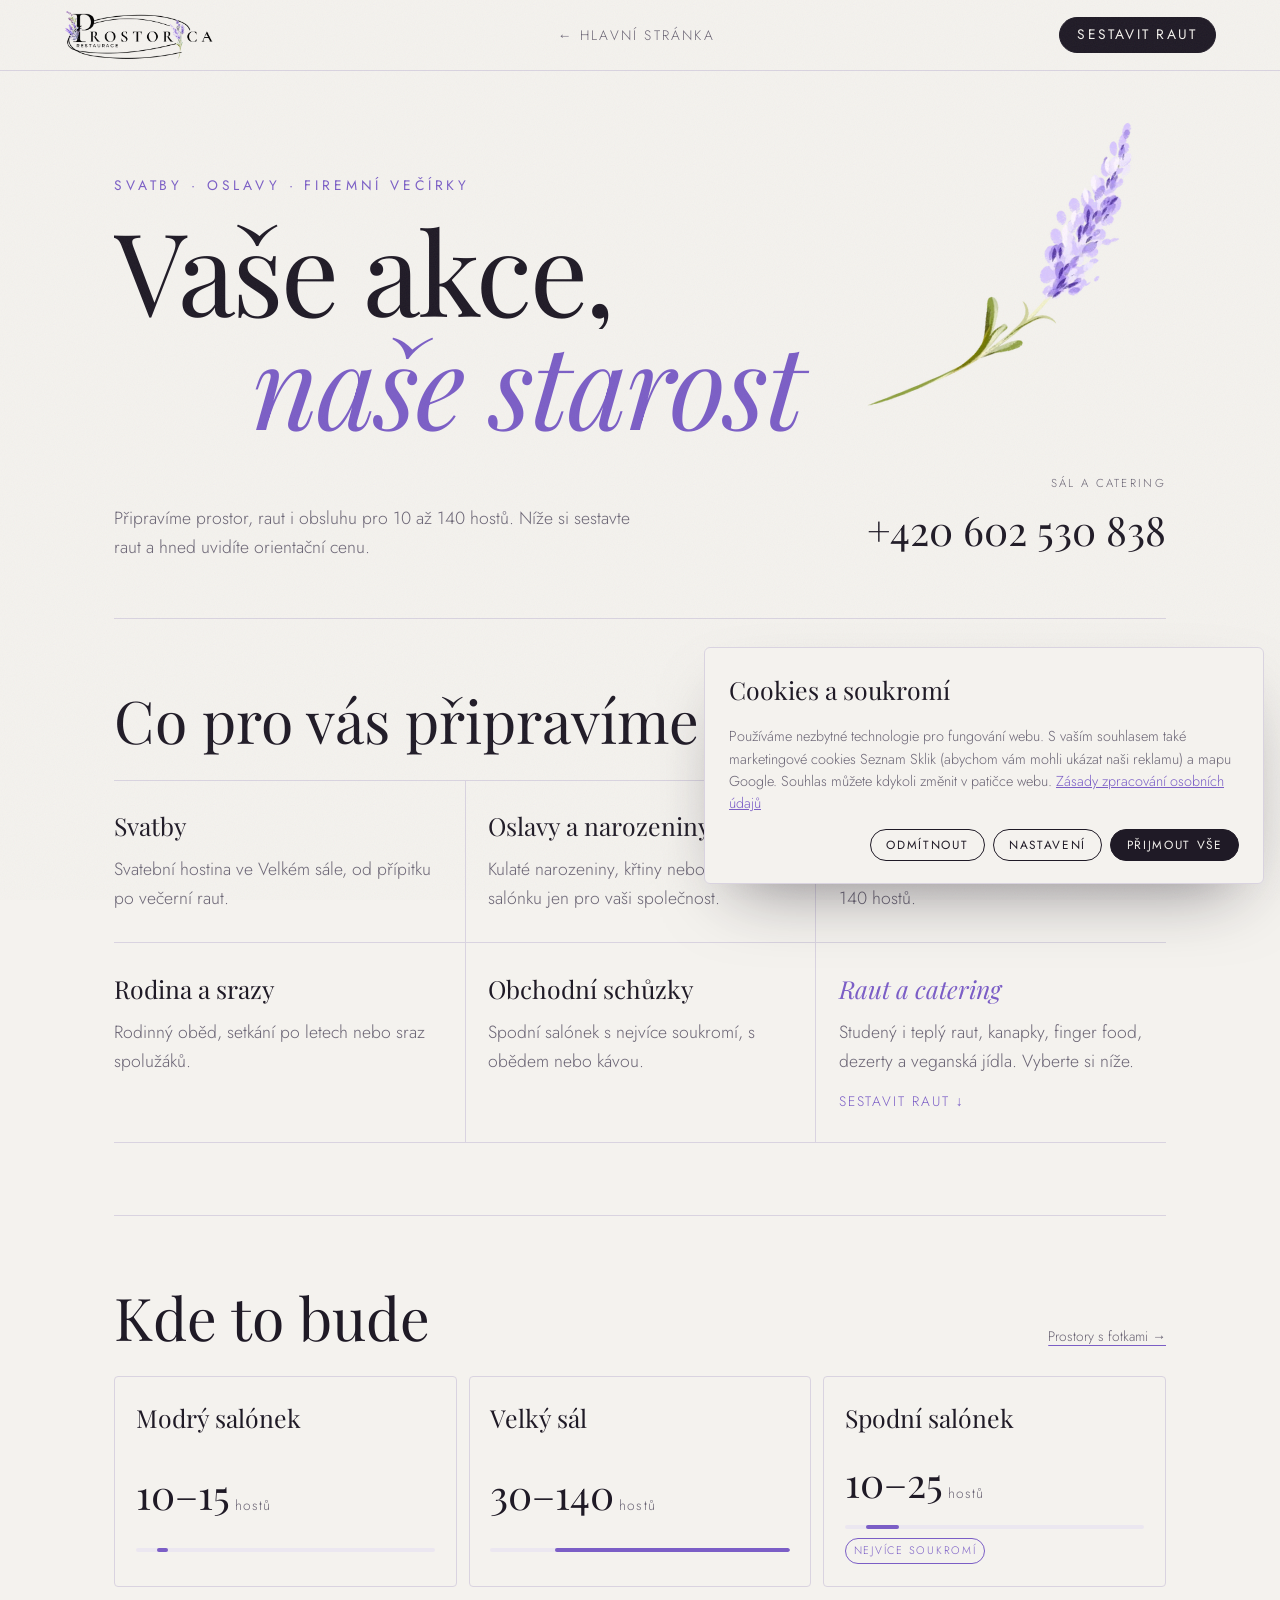
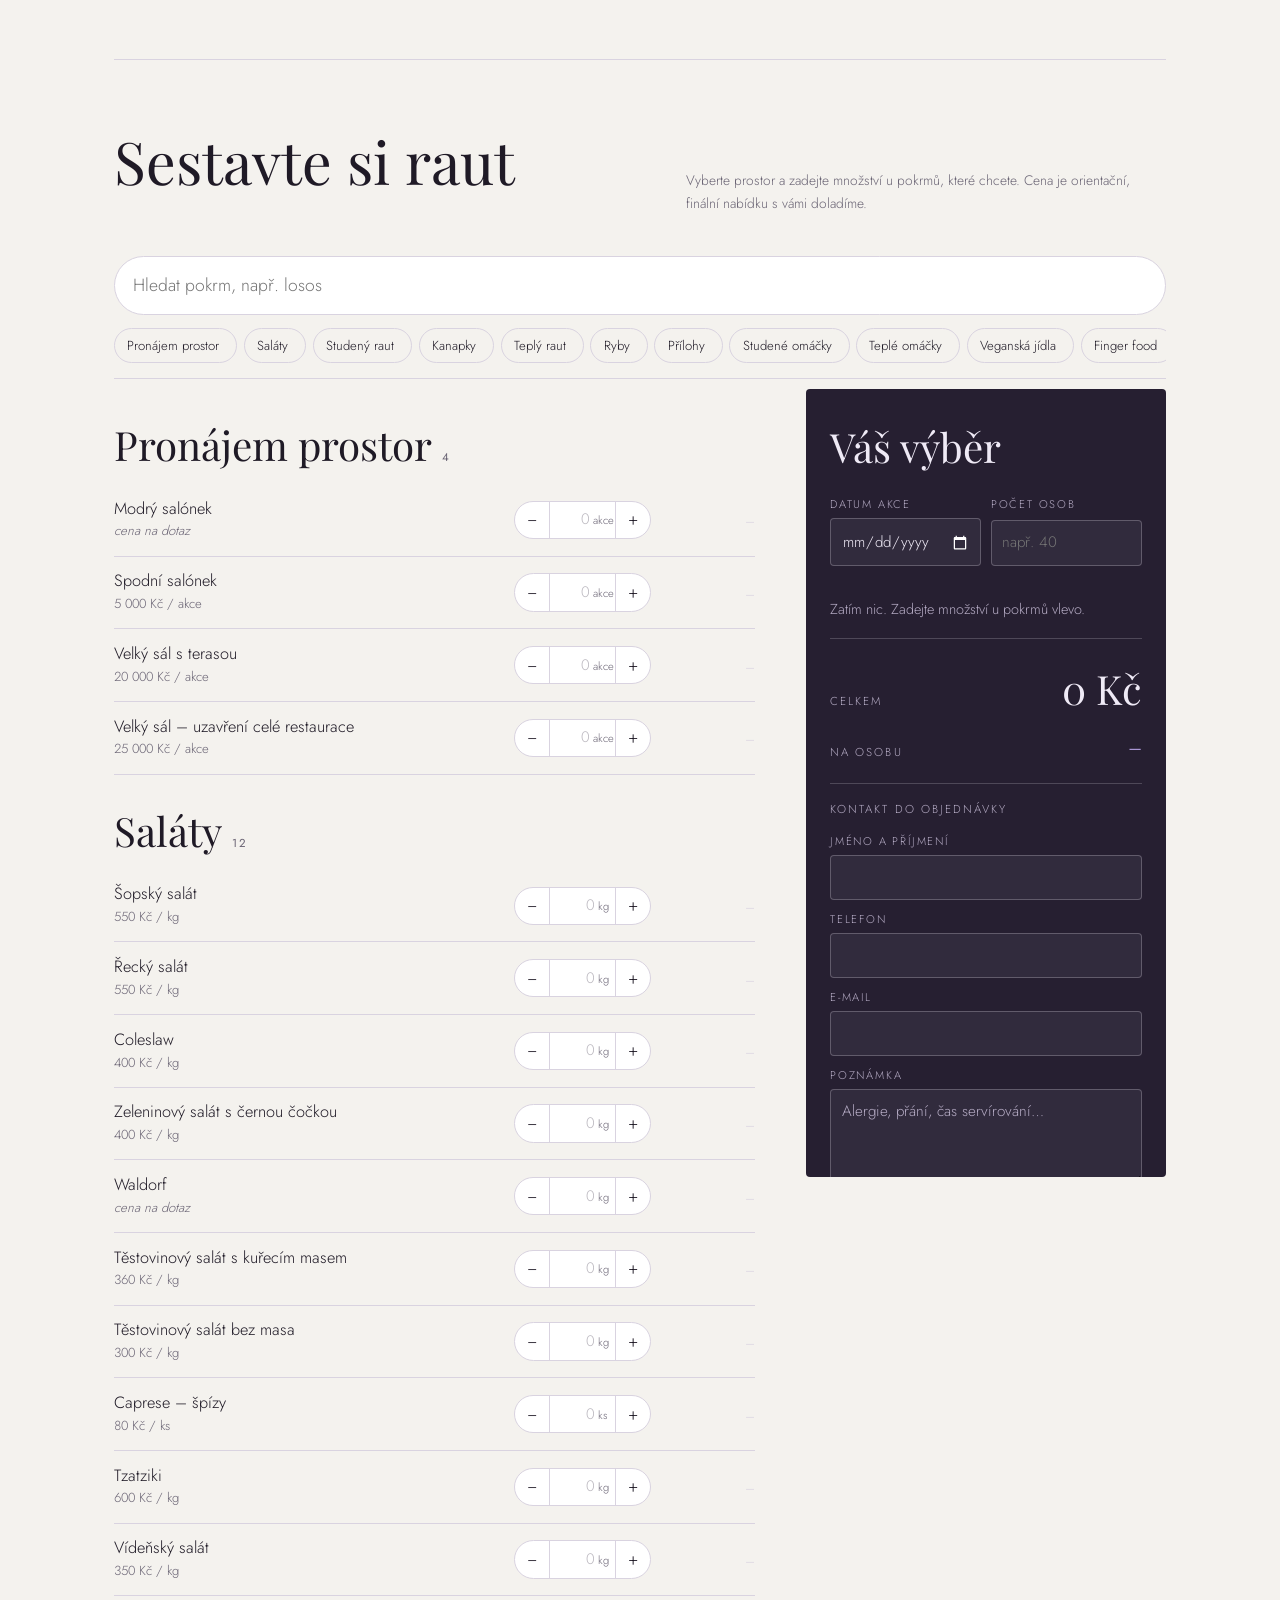
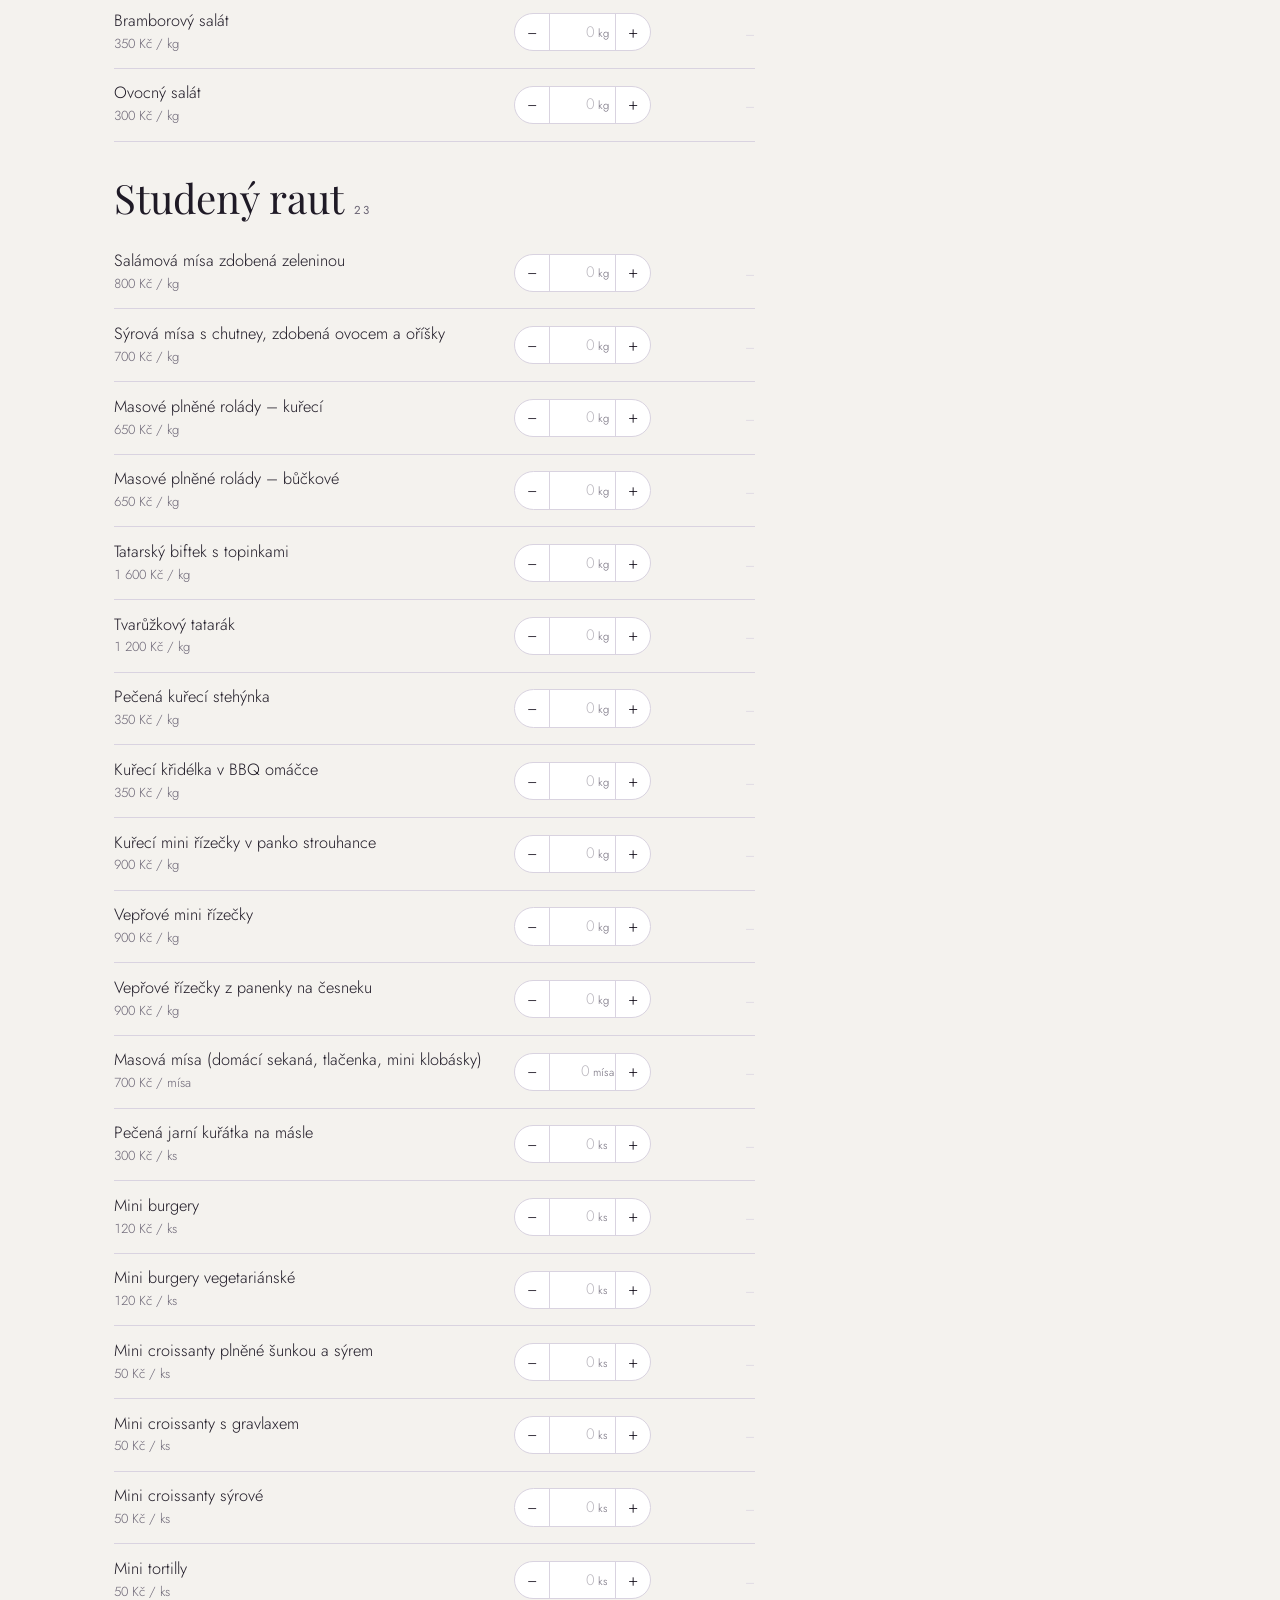
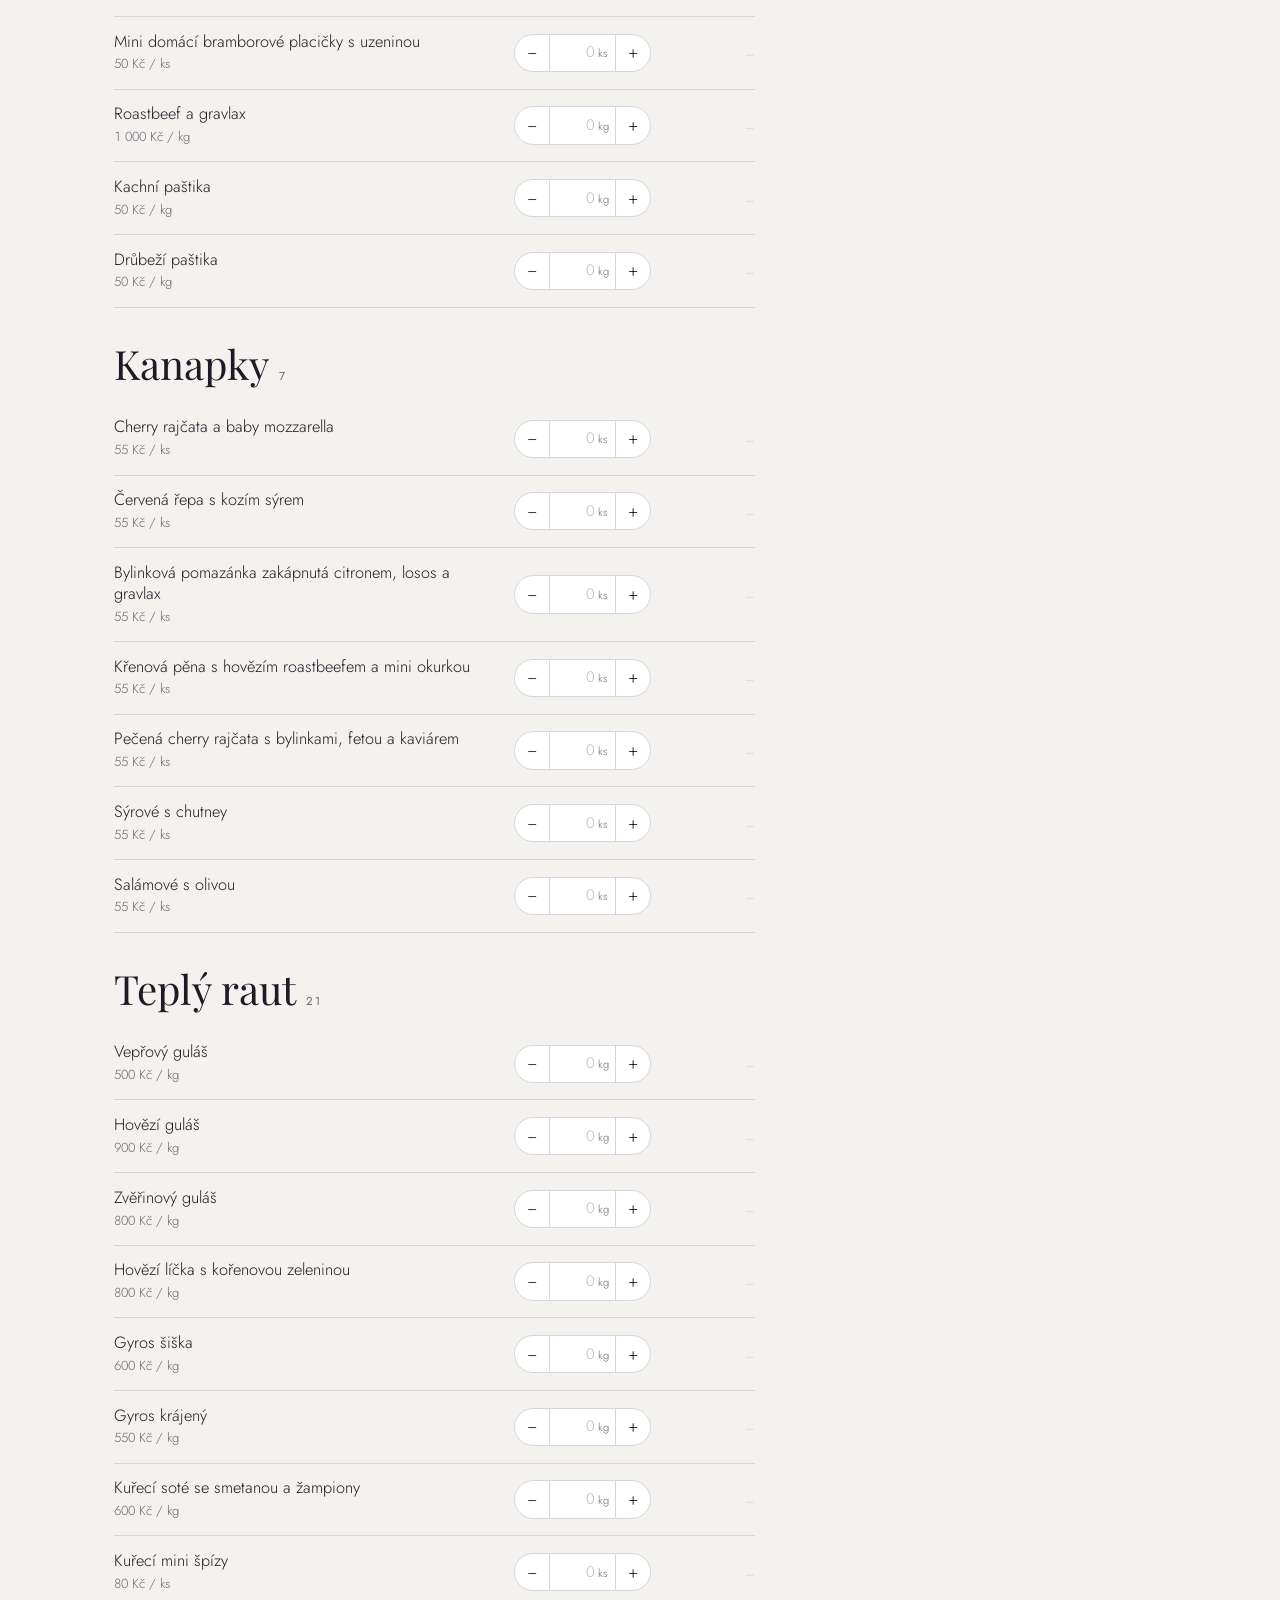
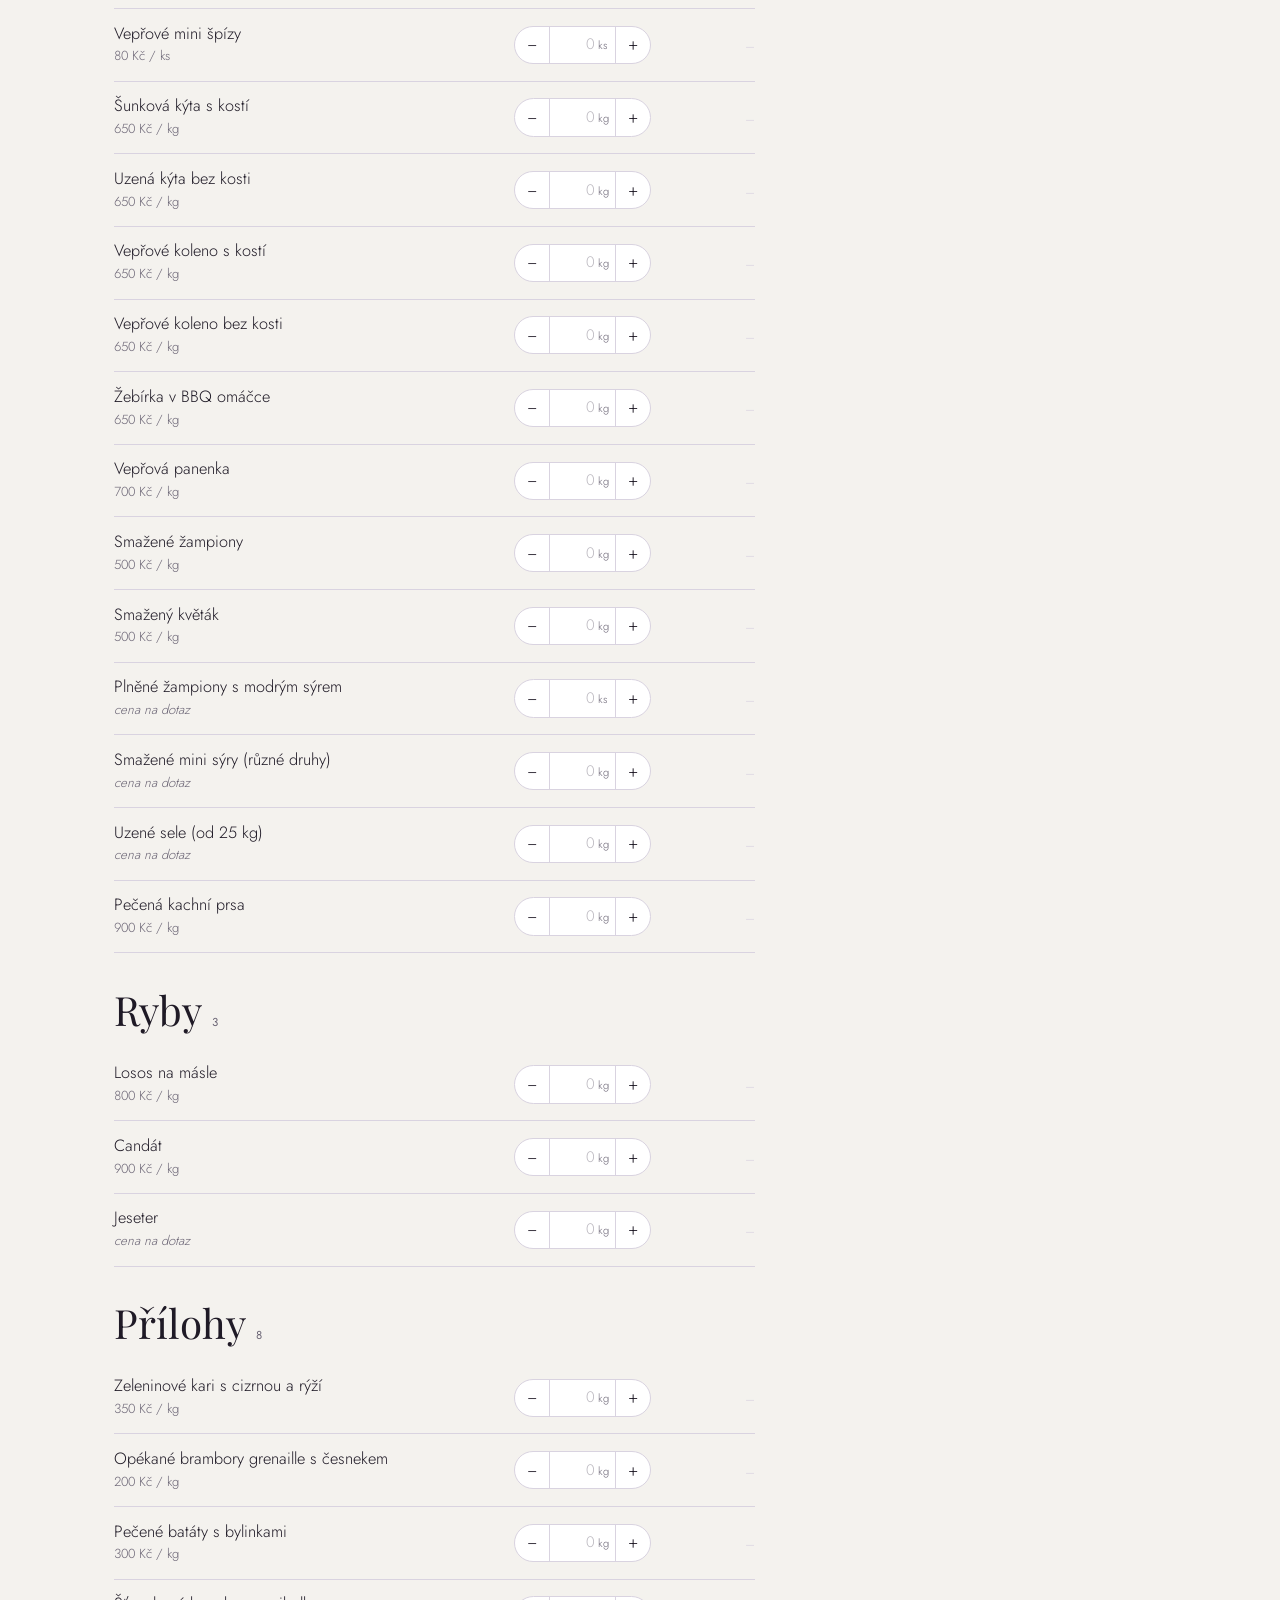
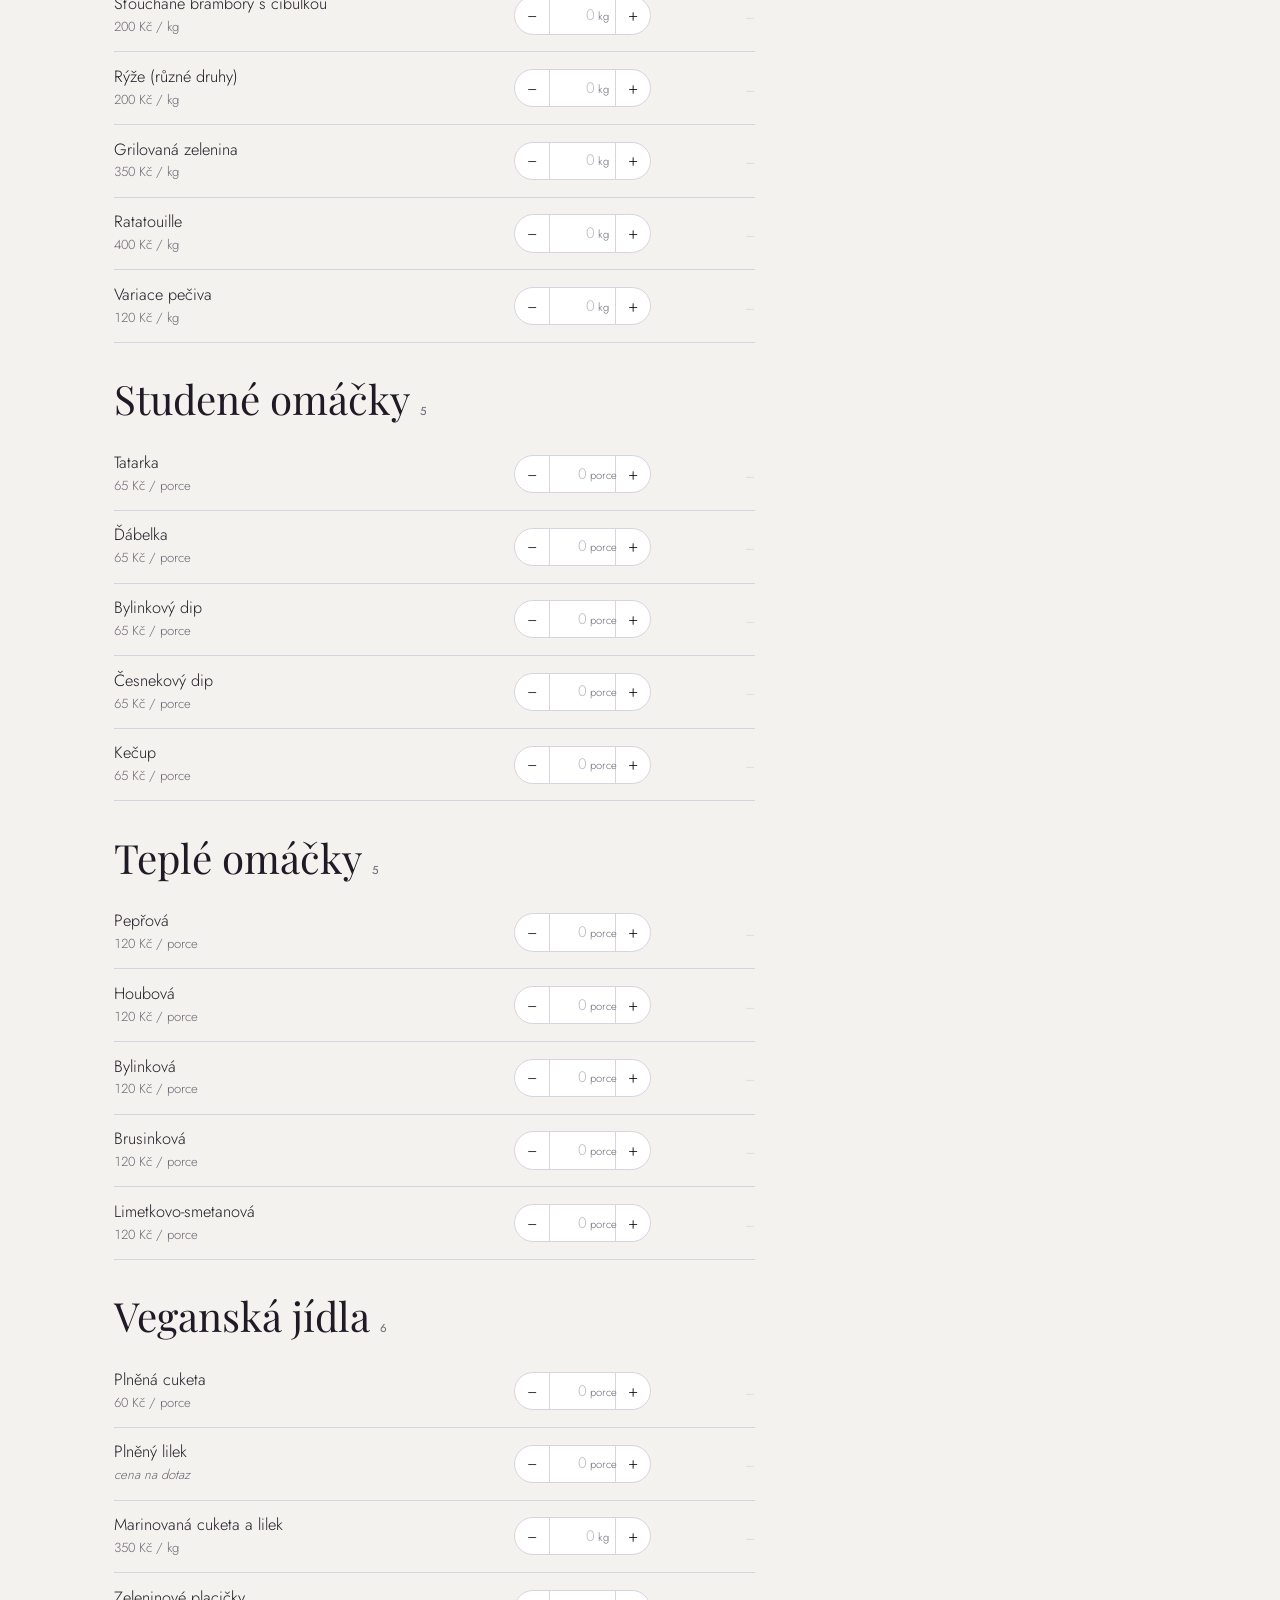
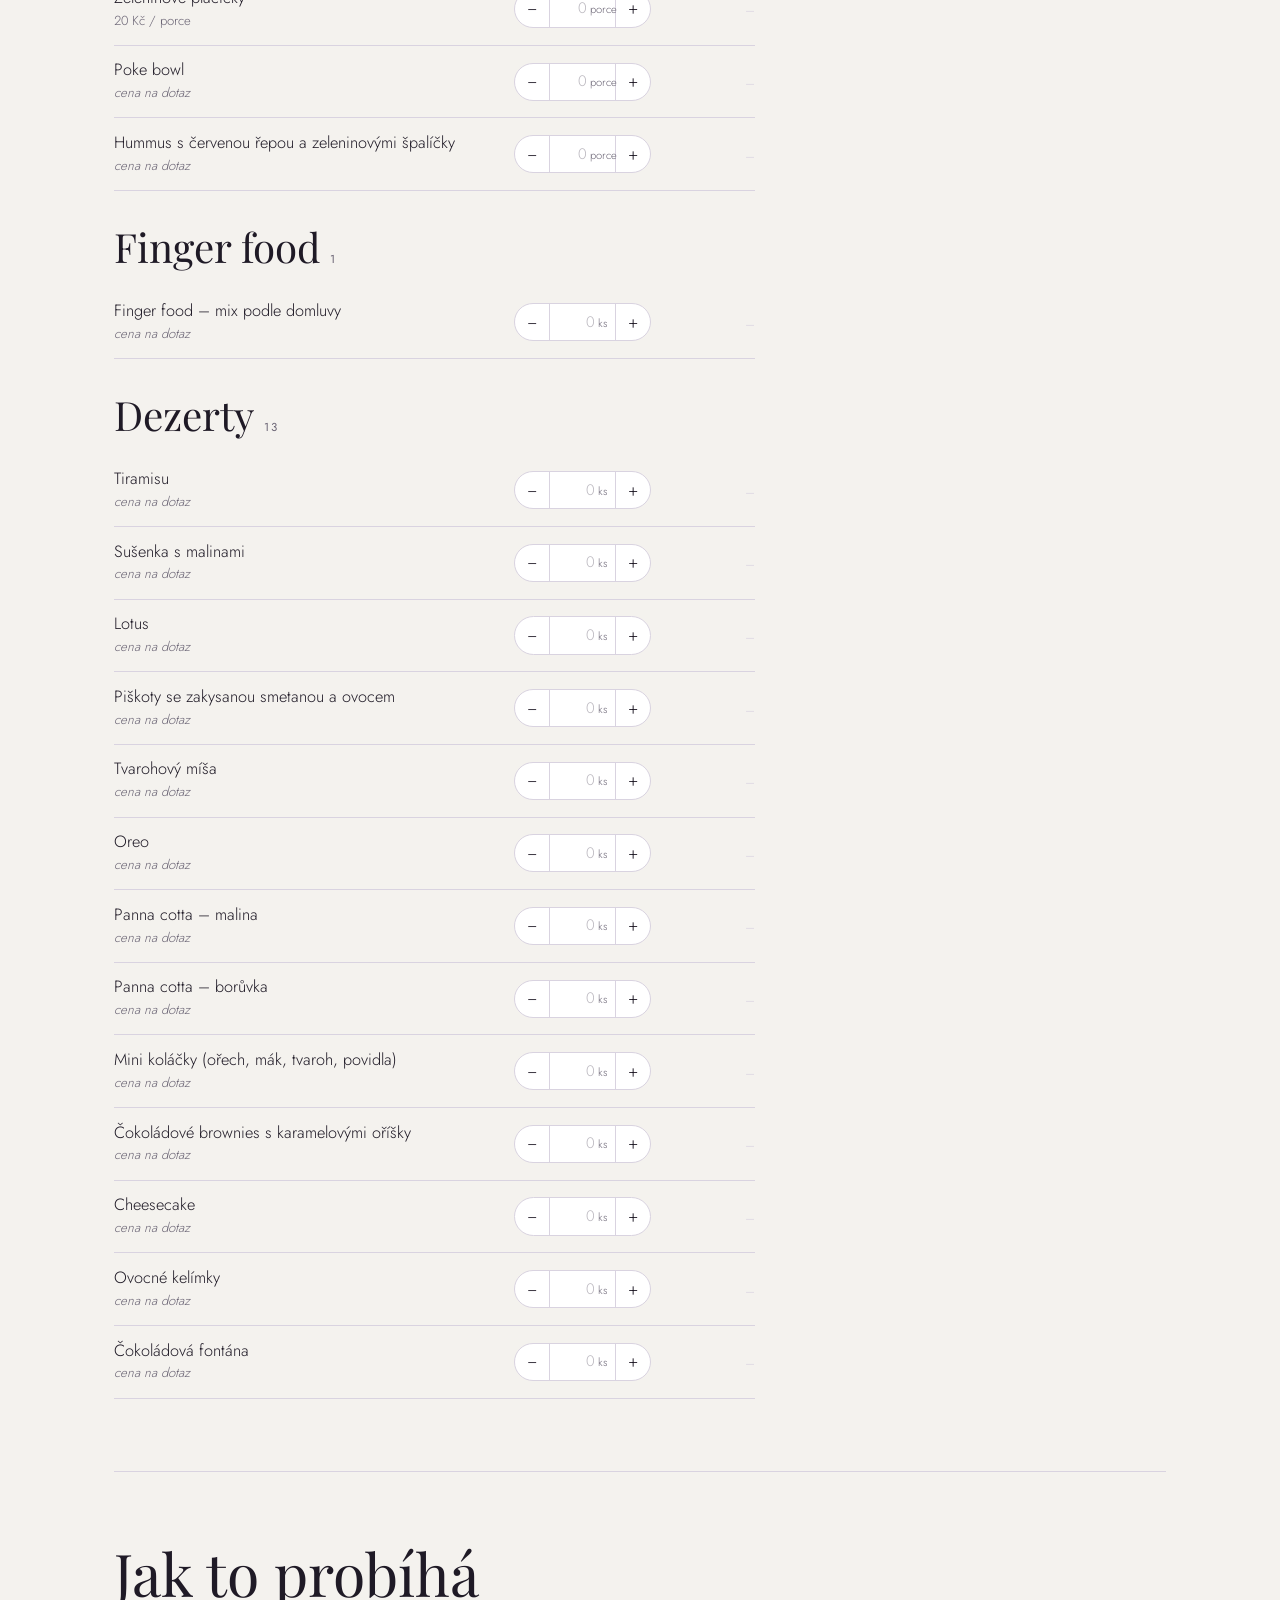
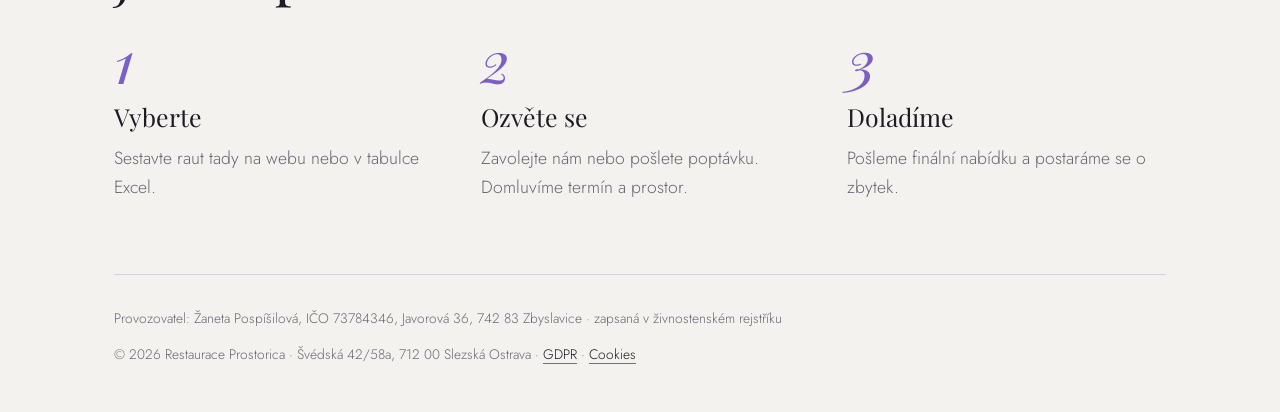
==== commit 448fe0d5: "Akce: download the filled-in raut order as an Excel file - js/akce-xlsx.js builds the protected orde" ====
--- a/akce.html
+++ b/akce.html
@@ -90,12 +90,19 @@
           <div class="ak-sum__pp"><dt>Na osobu</dt><dd id="akPerPerson">–</dd></div>
         </dl>
         <p class="ak-sum__ask" id="akAsk" hidden></p>
+        <fieldset class="ak-sum__contact">
+          <legend>Kontakt do objednávky</legend>
+          <label for="akName">Jméno a příjmení<input type="text" id="akName" autocomplete="name"></label>
+          <label for="akPhone">Telefon<input type="tel" id="akPhone" autocomplete="tel" inputmode="tel"></label>
+          <label for="akEmail">E-mail<input type="email" id="akEmail" autocomplete="email"></label>
+          <label for="akNote">Poznámka<textarea id="akNote" rows="3" placeholder="Alergie, přání, čas servírování…"></textarea></label>
+        </fieldset>
         <div class="ak-sum__btns">
-          <button type="button" class="btn btn--wide" id="akCopy"><span>Zkopírovat poptávku</span></button>
-          <a class="btn btn--ghost btn--wide" id="akXlsx" href="assets/docs/Prostorica-banket-objednavka.xlsx" download><span>Stáhnout tabulku (Excel)</span></a>
+          <button type="button" class="btn btn--wide" id="akXlsx"><span id="akXlsxLabel">Stáhnout objednávku (Excel)</span></button>
+          <button type="button" class="btn btn--ghost btn--wide" id="akCopy"><span>Zkopírovat poptávku</span></button>
           <button type="button" class="link ak-sum__clear" id="akClear">Vymazat výběr</button>
         </div>
-        <p class="ak-sum__how">Poptávku vložte do zprávy nebo nám ji přečtěte do telefonu: <a href="tel:+420602530838">+420 602 530 838</a></p>
+        <p class="ak-sum__how">Stažený soubor nám pošlete, nebo poptávku vložte do zprávy či přečtěte do telefonu: <a href="tel:+420602530838">+420 602 530 838</a></p>
         <p class="ak-toast" id="akToast" role="status" aria-live="polite"></p>
         <textarea class="sr-only" id="akCopyBuf" tabindex="-1" aria-hidden="true"></textarea>
       </aside>
@@ -125,6 +132,7 @@
 <script src="js/consent.js"></script>
 <script src="js/prostory-data.js"></script>
 <script src="js/raut-data.js"></script>
+<script src="js/akce-xlsx.js"></script>
 <script src="js/akce.js"></script>
 </body>
 </html>
--- a/css/akce.css
+++ b/css/akce.css
@@ -189,3 +189,19 @@
   .ak-search input { padding: .65em 1em; }
 }
 @media (max-width: 760px) { .ak-demo__more { display: none; } .ak-demo { font-size: .66rem; letter-spacing: .08em; } }
+
+/* Contact fields that go into the downloaded Excel order */
+.ak-sum__contact { display: grid; gap: .6rem; margin: 0; padding: 1rem 0 0; border: 0; border-top: 1px solid color-mix(in srgb, var(--band-fg) 20%, transparent); min-width: 0; }
+.ak-sum__contact legend { float: left; width: 100%; padding: 0; margin-bottom: .2rem; font-size: .72rem; letter-spacing: .18em; text-transform: uppercase; color: var(--band-muted); }
+.ak-sum__contact label { display: grid; gap: .3rem; font-size: .7rem; letter-spacing: .16em; text-transform: uppercase; color: var(--band-muted); min-width: 0; }
+.ak-sum__contact input, .ak-sum__contact textarea {
+  width: 100%; min-width: 0; padding: .6em .7em; border: 1px solid color-mix(in srgb, var(--band-fg) 25%, transparent); border-radius: 4px;
+  background: color-mix(in srgb, var(--band-fg) 6%, transparent); color: var(--band-fg); font: inherit; font-size: .95rem; letter-spacing: 0; text-transform: none; color-scheme: dark; resize: vertical;
+}
+.ak-sum__contact input:focus-visible, .ak-sum__contact textarea:focus-visible { outline: 2px solid var(--band-accent); outline-offset: 1px; }
+.ak-sum__contact textarea::placeholder { color: var(--band-muted); }
+.ak-sum .btn:disabled { opacity: .6; cursor: progress; }
+/* the summary grew with the contact fields: keep it inside the screen while it is sticky */
+.ak-sum { max-height: calc(100vh - 96px - 16px - env(safe-area-inset-top, 0px)); max-height: calc(100dvh - 96px - 16px - env(safe-area-inset-top, 0px)); overflow-y: auto; overscroll-behavior: contain; scrollbar-width: thin; }
+.ak-sum__lines { max-height: none; overflow: visible; }
+@media (max-width: 900px) { .ak-sum { max-height: none; overflow: visible; } }
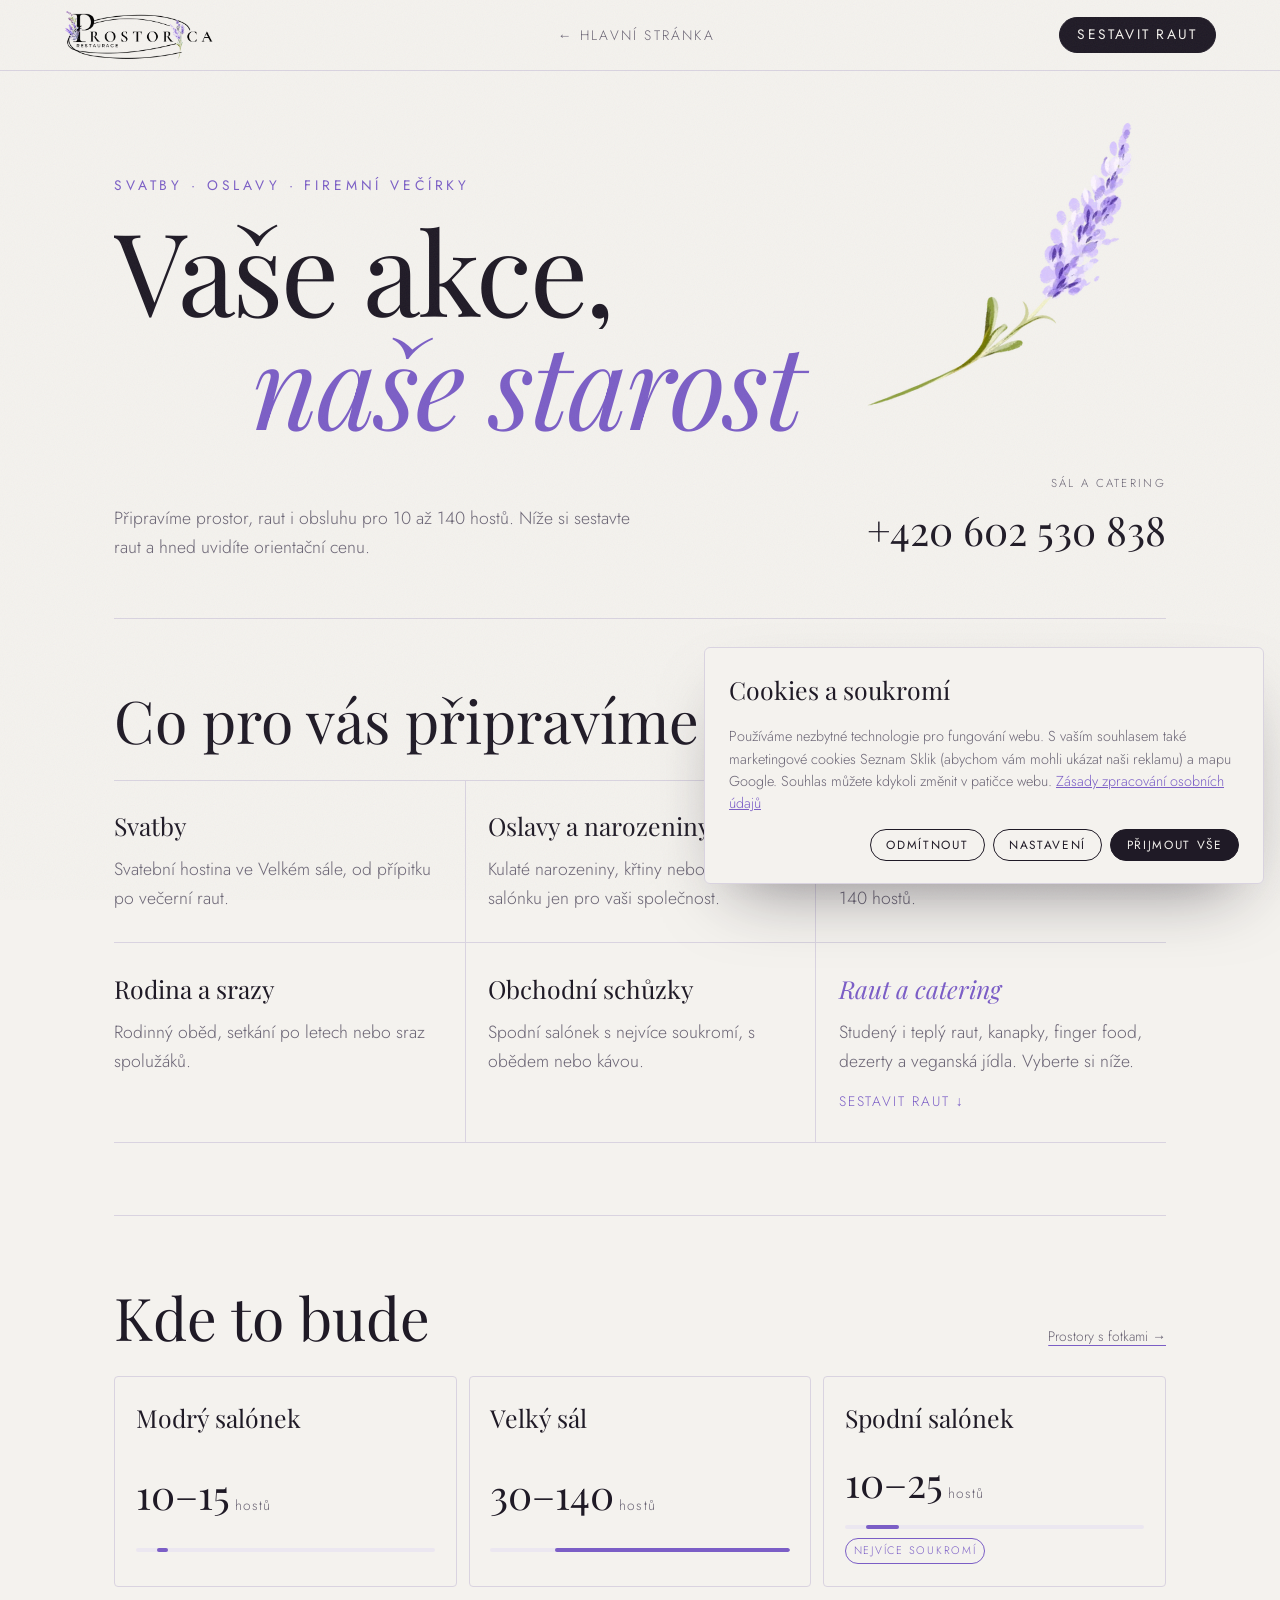
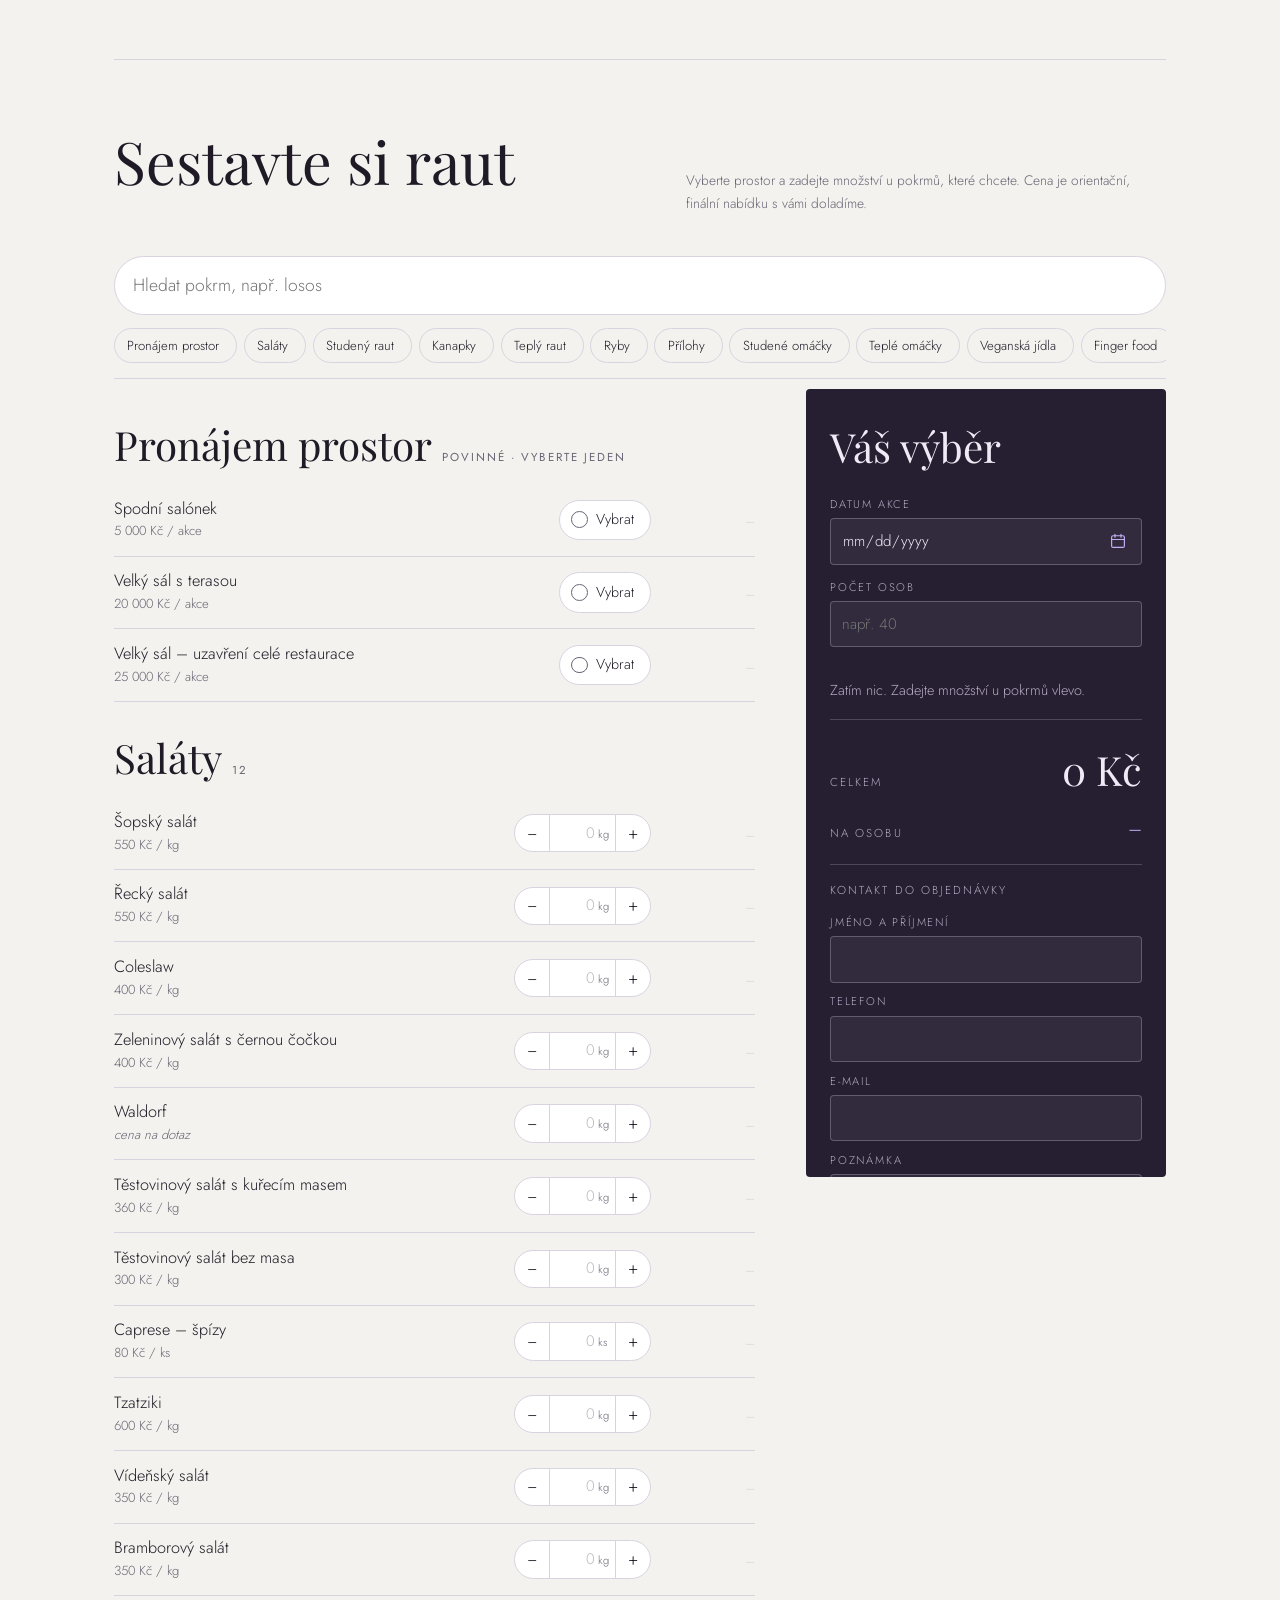
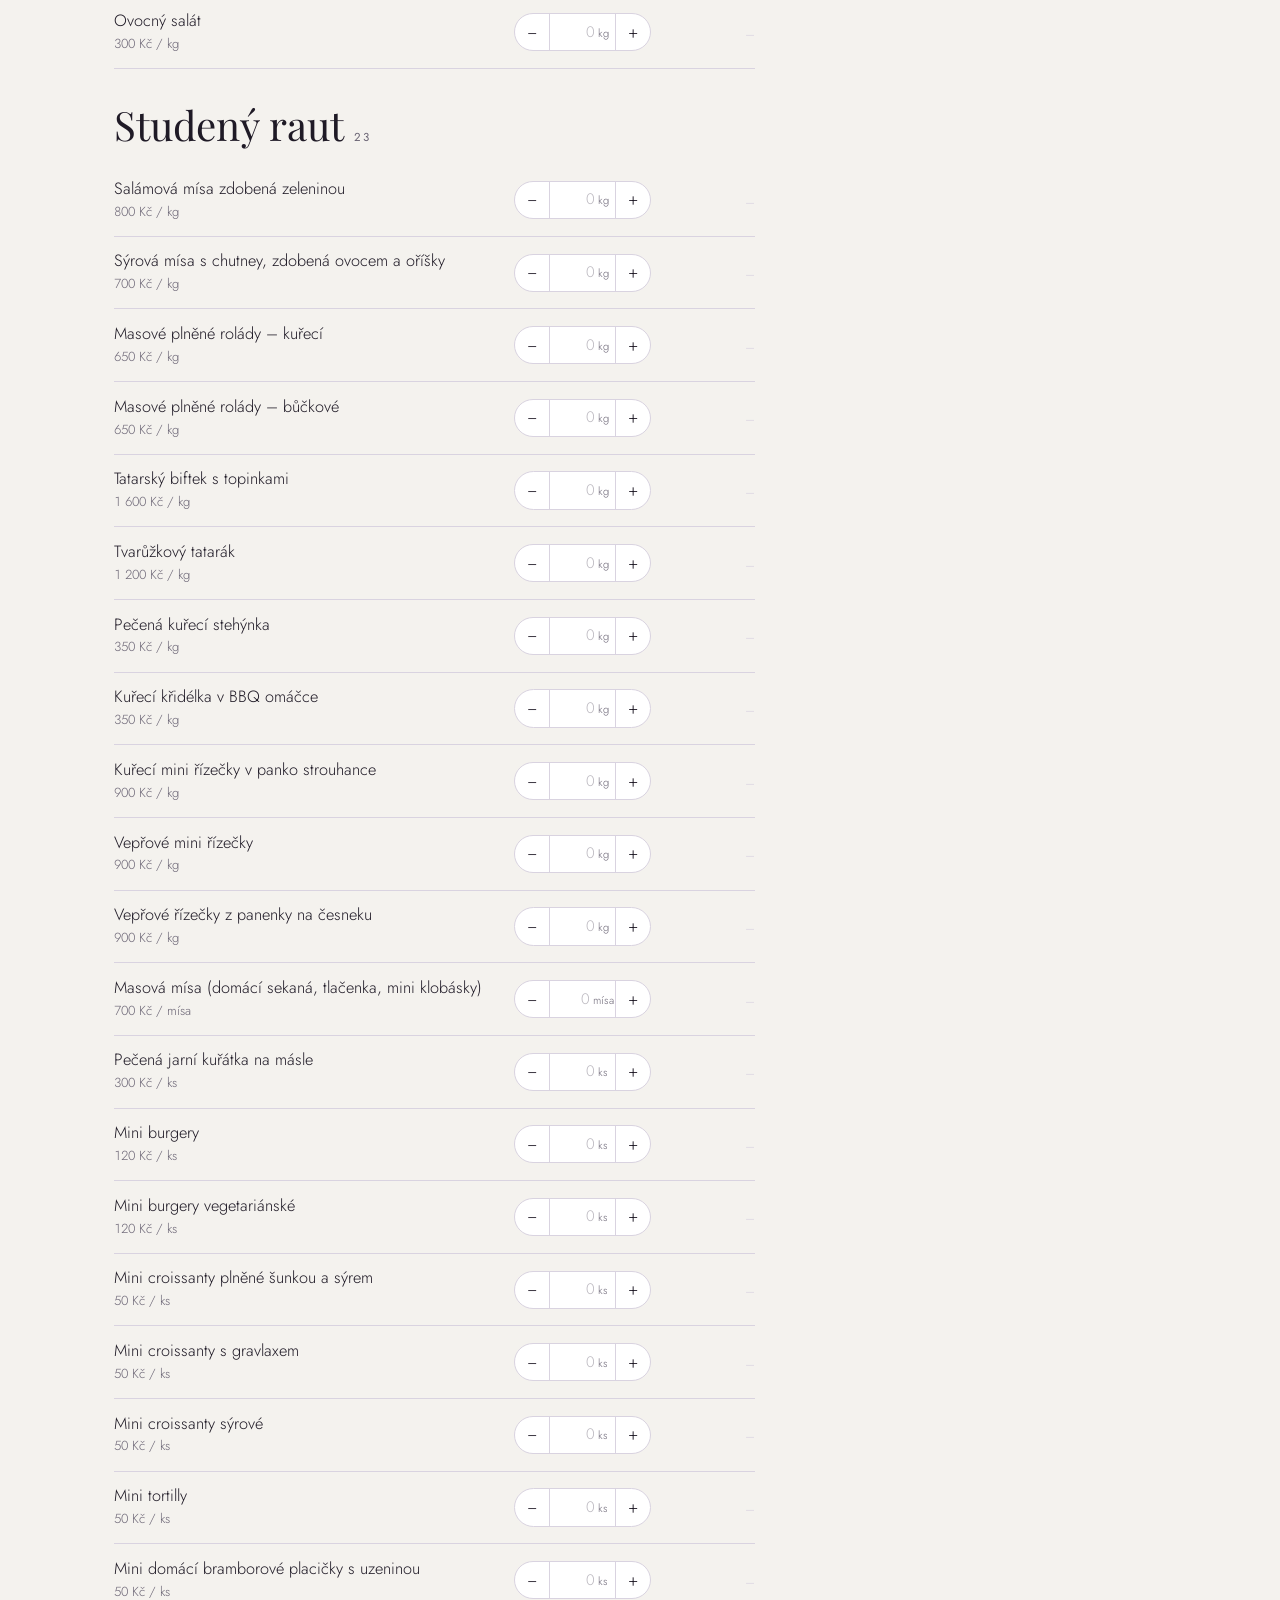
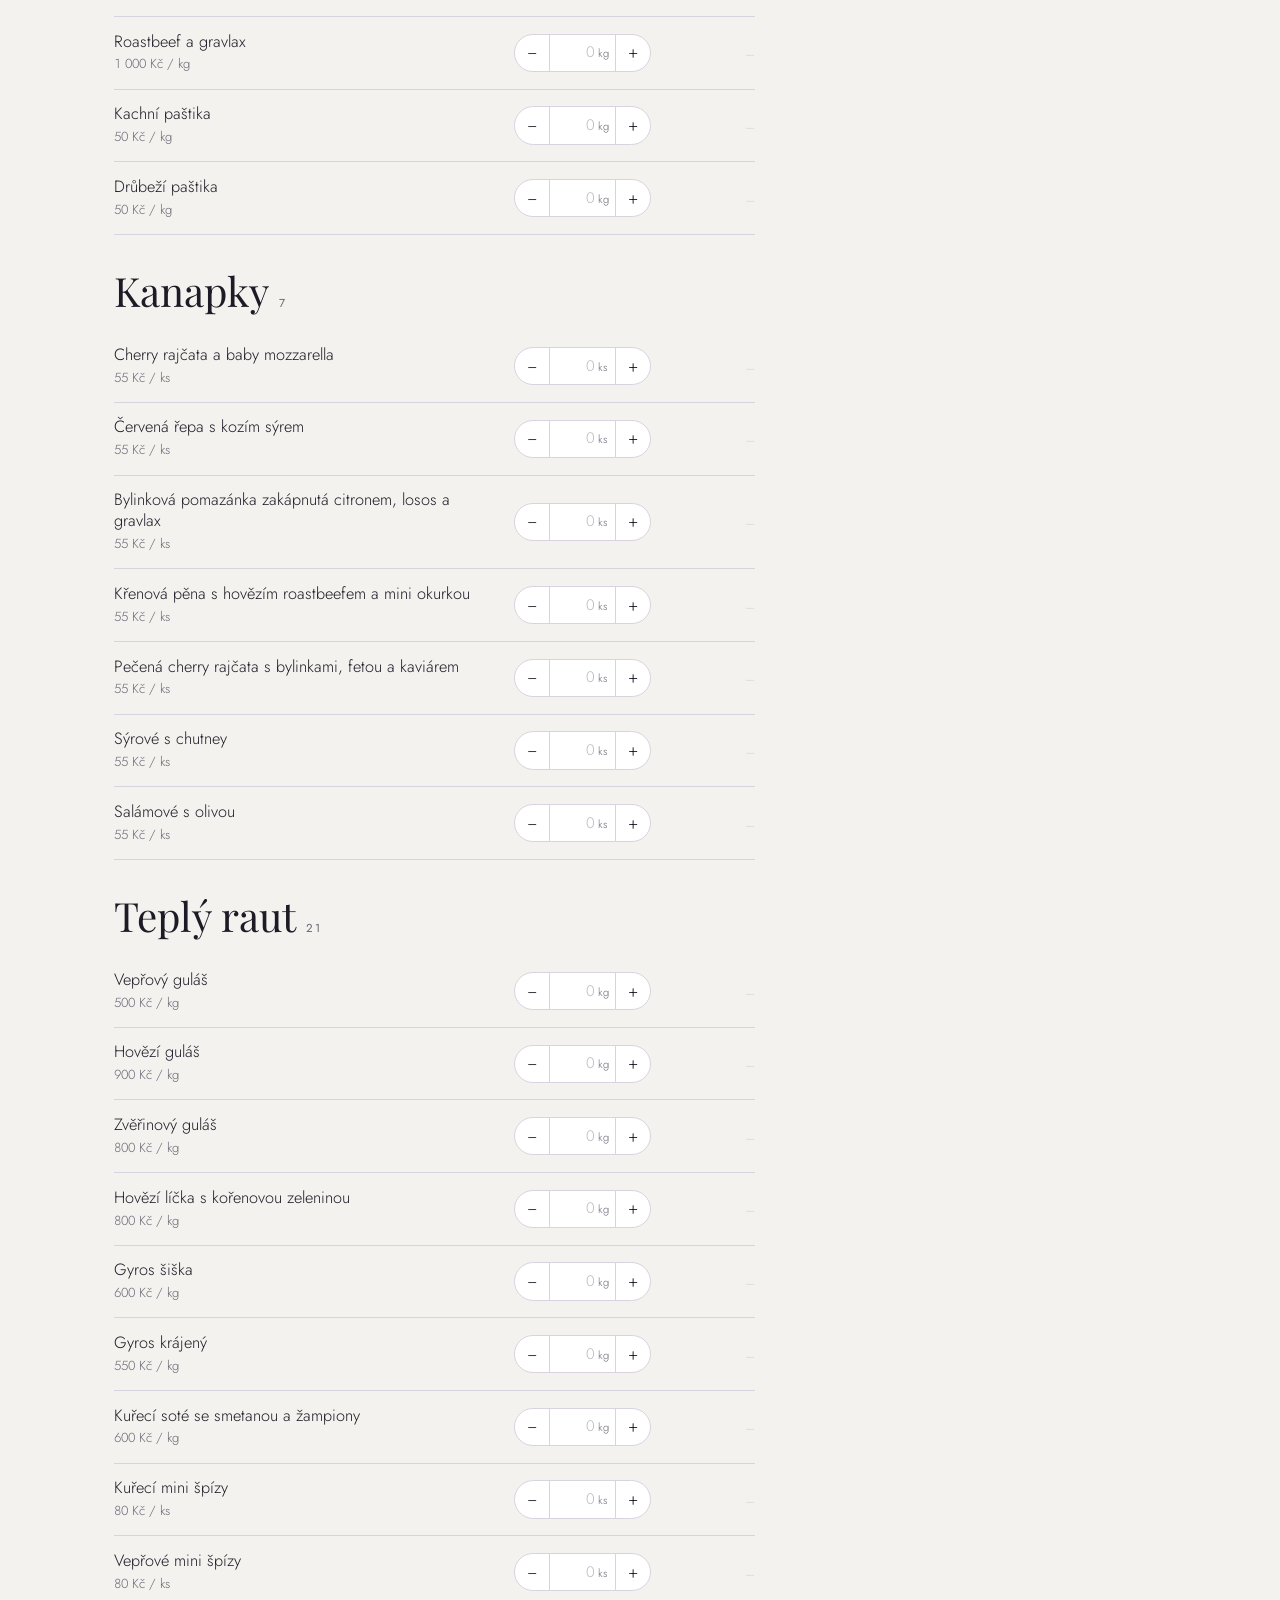
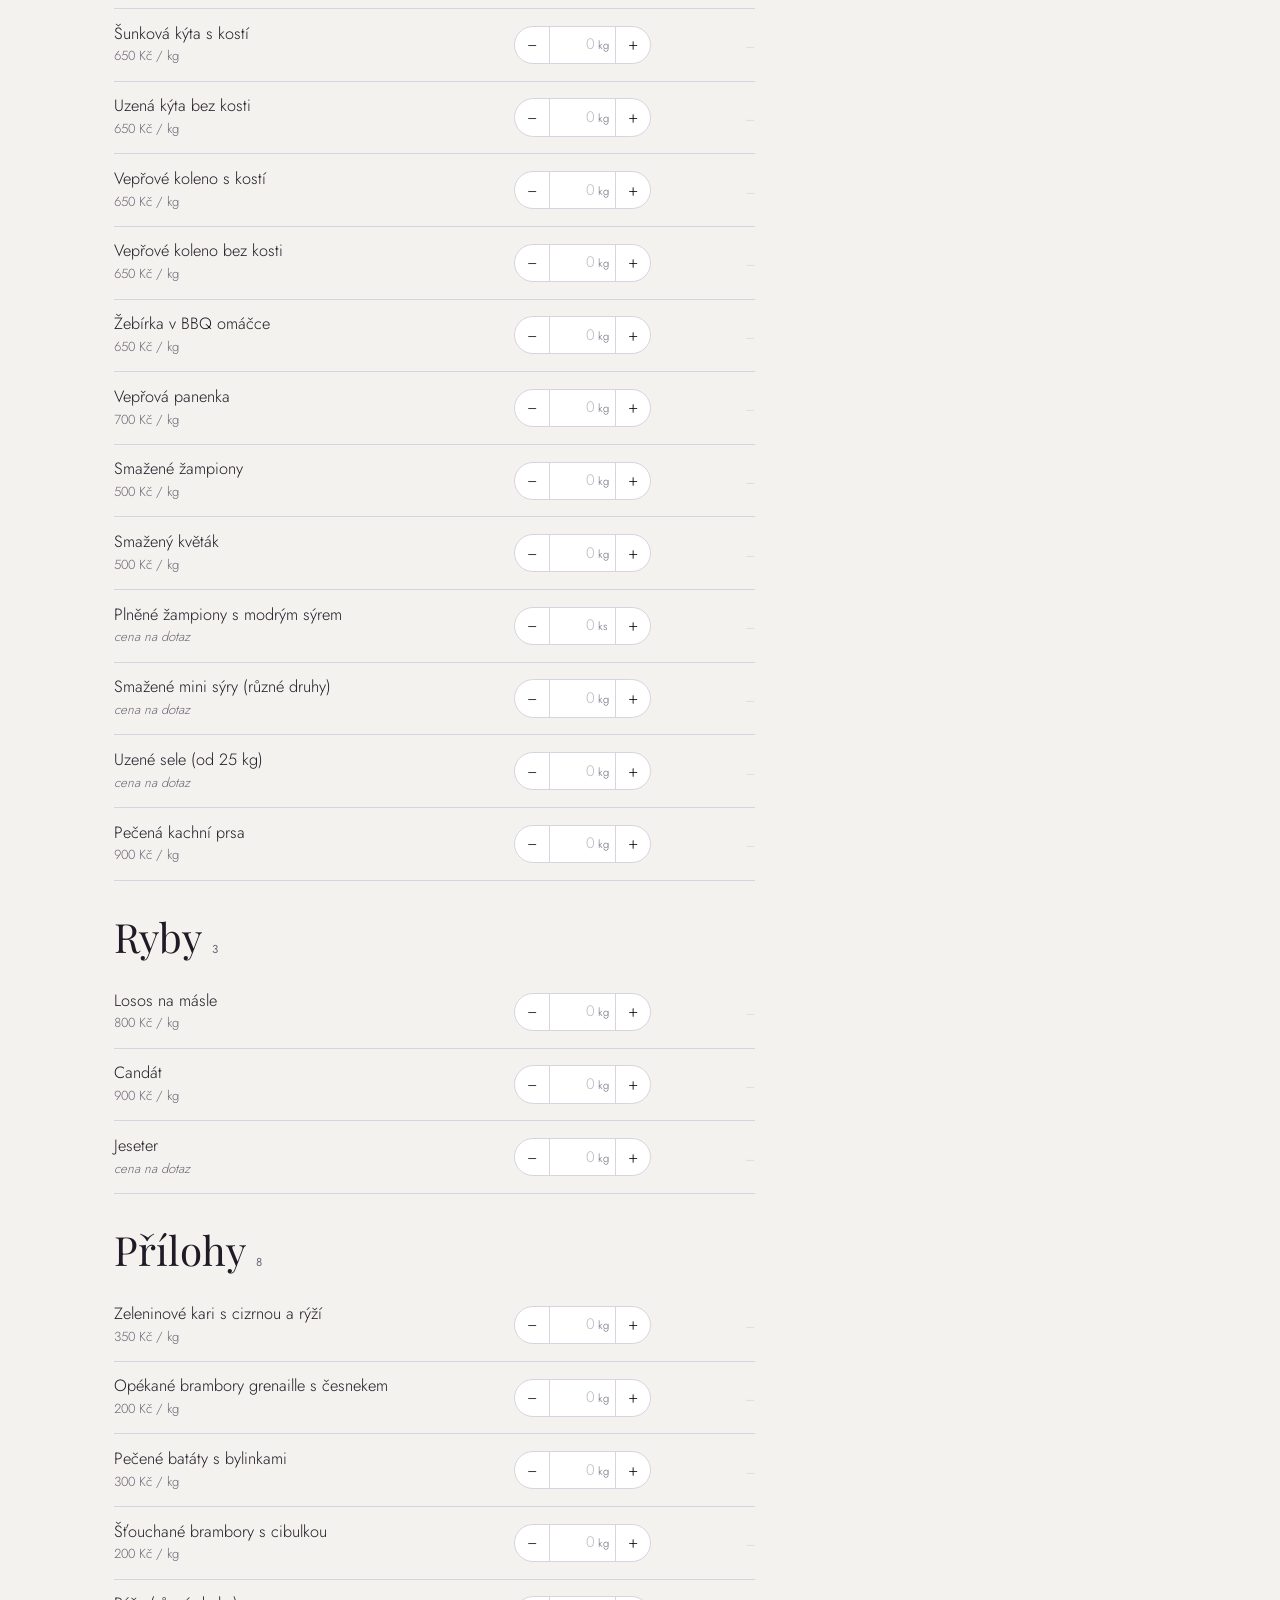
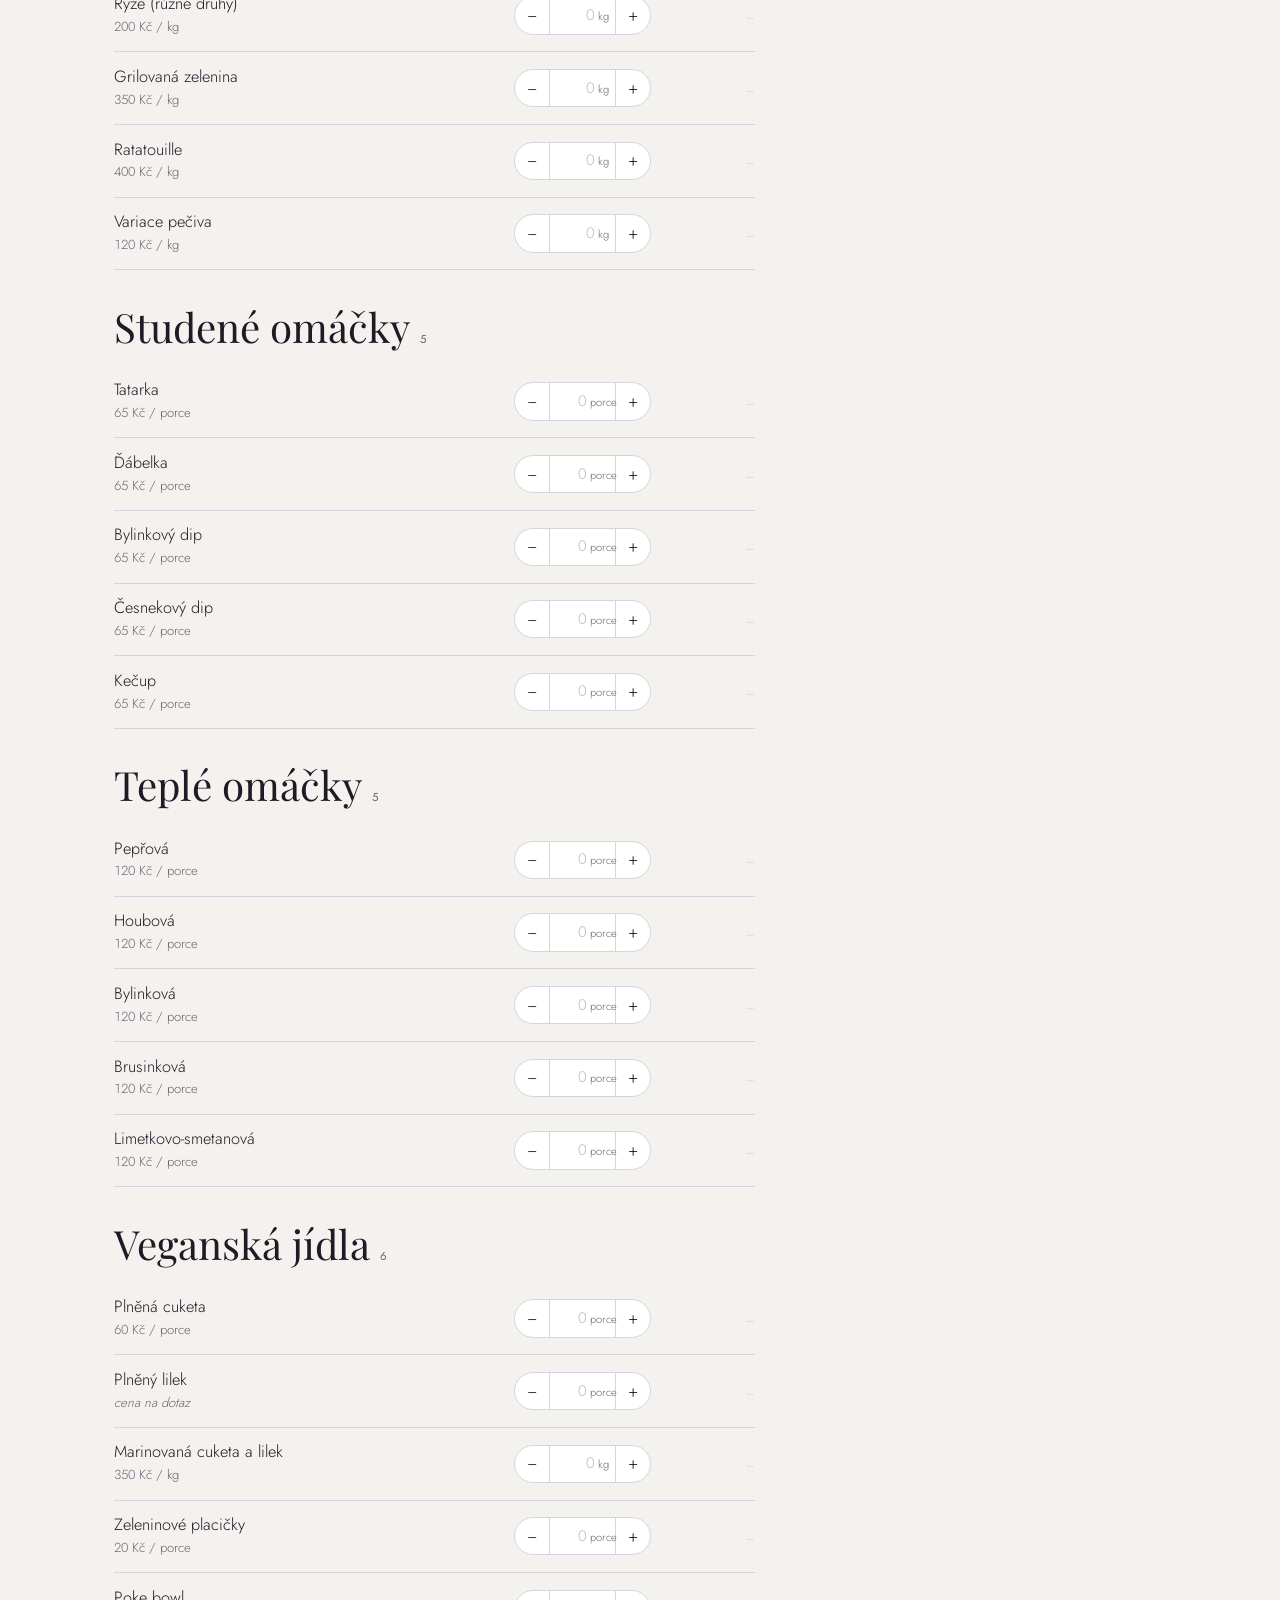
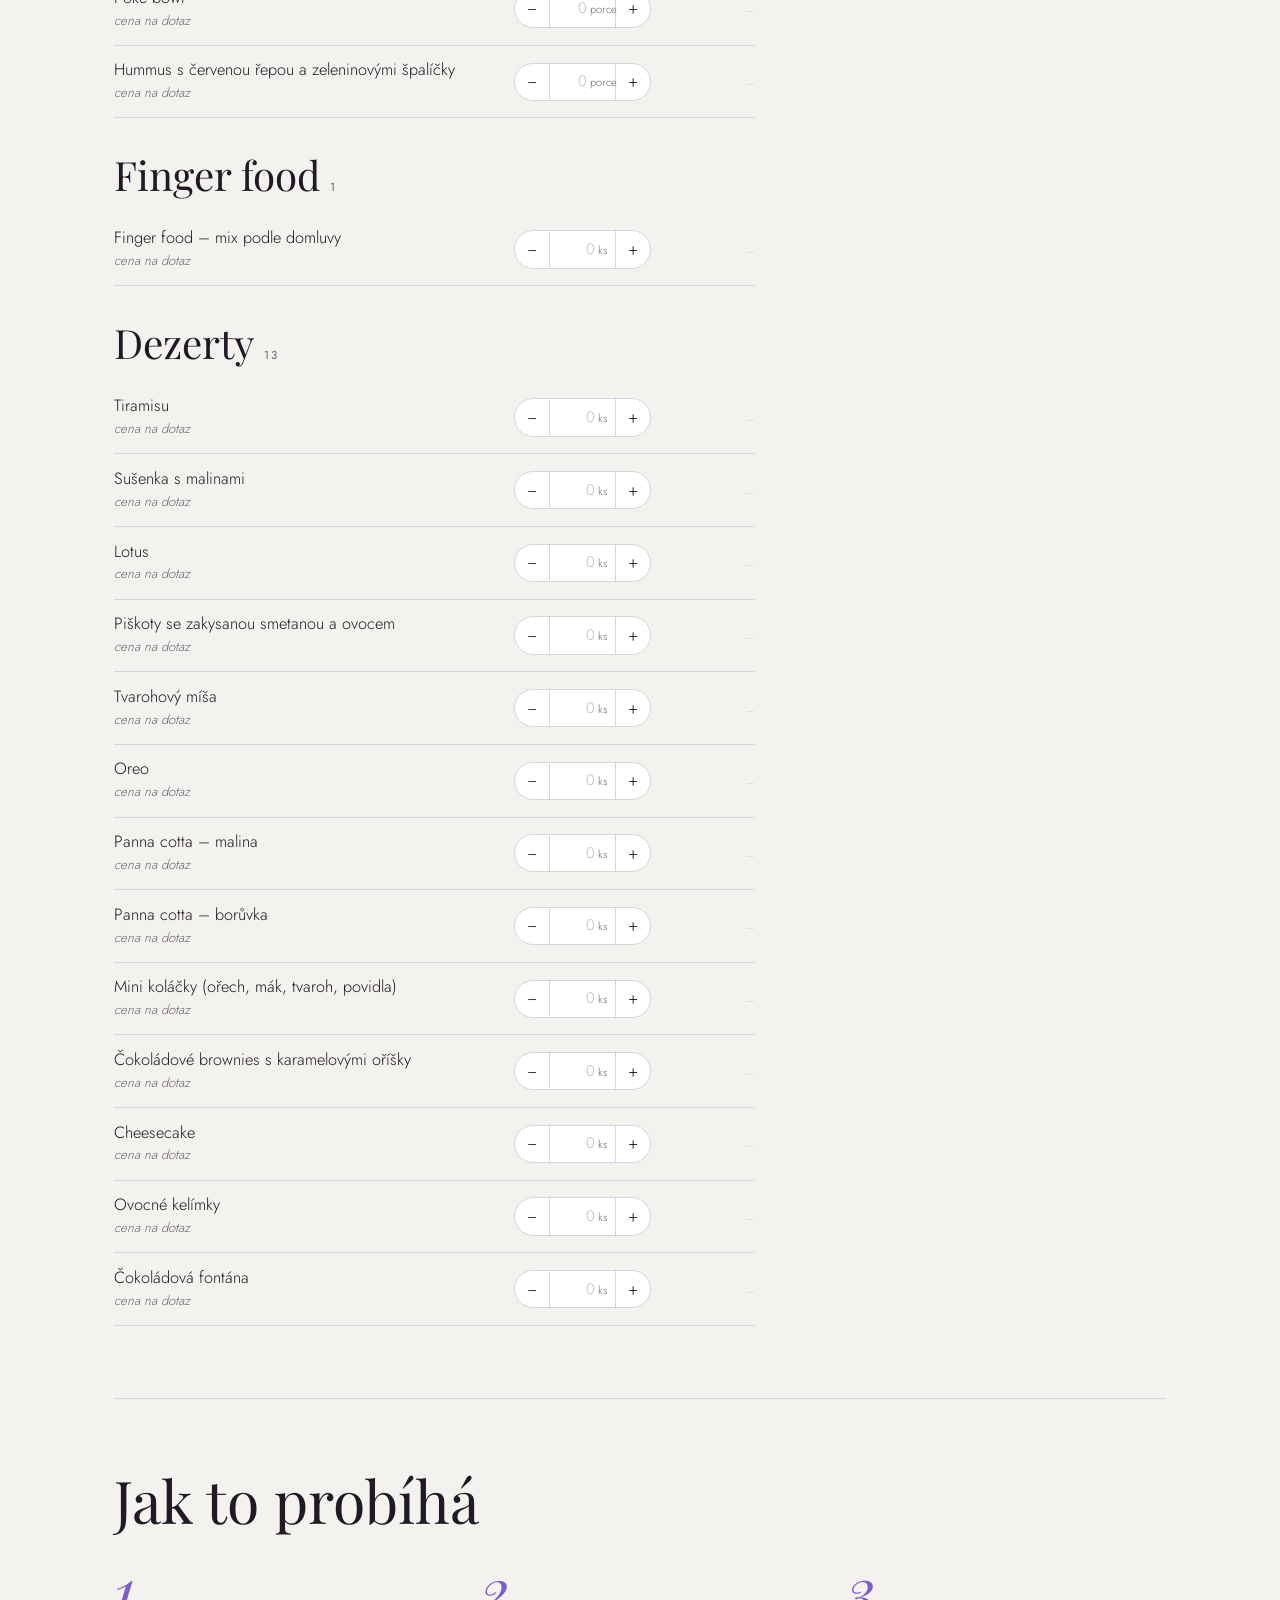
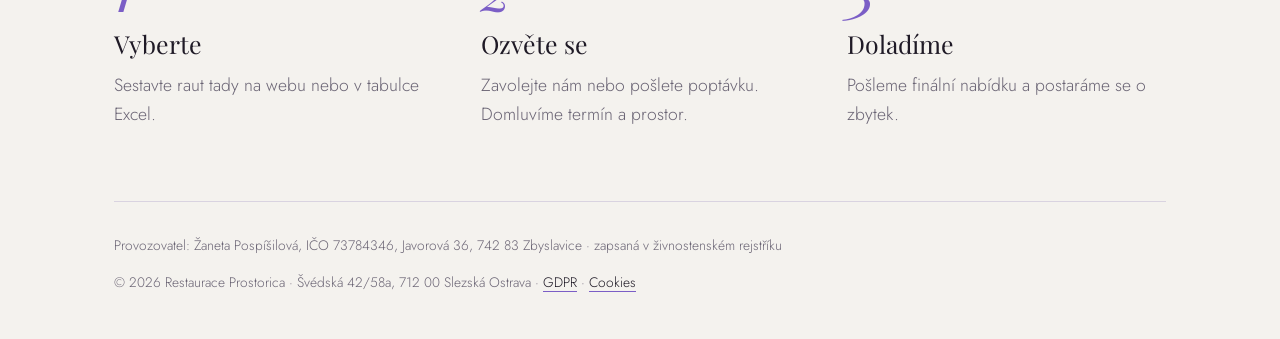
==== commit 356a9d73: "Akce: room rental is a required single choice; remove Modrý salónek from it - Pronájem prostor: radi" ====
--- a/akce.html
+++ b/akce.html
@@ -90,6 +90,7 @@
           <div class="ak-sum__pp"><dt>Na osobu</dt><dd id="akPerPerson">–</dd></div>
         </dl>
         <p class="ak-sum__ask" id="akAsk" hidden></p>
+        <p class="ak-sum__need" id="akNeed" hidden>Vyberte prostor pro akci (povinné). <a href="#sec-pronajem">Vybrat prostor ↑</a></p>
         <fieldset class="ak-sum__contact">
           <legend>Kontakt do objednávky</legend>
           <label for="akName">Jméno a příjmení<input type="text" id="akName" autocomplete="name"></label>
--- a/css/akce.css
+++ b/css/akce.css
@@ -205,3 +205,37 @@
 .ak-sum { max-height: calc(100vh - 96px - 16px - env(safe-area-inset-top, 0px)); max-height: calc(100dvh - 96px - 16px - env(safe-area-inset-top, 0px)); overflow-y: auto; overscroll-behavior: contain; scrollbar-width: thin; }
 .ak-sum__lines { max-height: none; overflow: visible; }
 @media (max-width: 900px) { .ak-sum { max-height: none; overflow: visible; } }
+
+/* Date + persons: one field per row, same height, a calendar icon on the date.
+   iOS Safari gives date inputs their own width and an empty look, so reset the native appearance. */
+.ak-sum__fields { grid-template-columns: minmax(0, 1fr); gap: .8rem; }
+.ak-sum__fields input, .ak-sum__contact input {
+  -webkit-appearance: none; appearance: none; display: block; box-sizing: border-box; max-width: 100%; height: 2.9rem; margin: 0; line-height: 1.4;
+}
+.ak-sum__fields input[type="date"] {
+  position: relative; padding-right: 2.8rem; text-align: left;
+  background: url("data:image/svg+xml,%3Csvg xmlns='http://www.w3.org/2000/svg' viewBox='0 0 24 24' fill='none' stroke='%23c3aef5' stroke-width='1.6' stroke-linecap='round'%3E%3Crect x='3.5' y='5' width='17' height='15.5' rx='2'/%3E%3Cpath d='M3.5 10h17M8 3v4M16 3v4'/%3E%3C/svg%3E") right .85rem center / 1.15rem no-repeat,
+              color-mix(in srgb, var(--band-fg) 6%, transparent);
+}
+.ak-sum__fields input[type="date"]::-webkit-date-and-time-value { text-align: left; margin: 0; }
+.ak-sum__fields input[type="date"]::-webkit-calendar-picker-indicator { position: absolute; right: 0; top: 0; width: 2.8rem; height: 100%; margin: 0; opacity: 0; cursor: pointer; }
+.ak-sum__fields input[type="number"] { -moz-appearance: textfield; }
+.ak-sum__fields input[type="number"]::-webkit-inner-spin-button, .ak-sum__fields input[type="number"]::-webkit-outer-spin-button { -webkit-appearance: none; margin: 0; }
+
+/* "Choose one" section (room rental): a radio pill instead of the stepper */
+.ak-pick { grid-area: step; justify-self: end; display: inline-flex; align-items: center; gap: .5rem; padding: .45rem 1rem .45rem .7rem; border: 1px solid var(--line); border-radius: 999px; background: var(--field); cursor: pointer; font-size: .9rem; transition: border-color .3s, background .3s, color .3s; }
+.ak-pick:hover { border-color: var(--lavender); }
+.ak-pick input { appearance: none; -webkit-appearance: none; width: 1.05rem; height: 1.05rem; margin: 0; border: 1.5px solid var(--muted); border-radius: 50%; display: grid; place-content: center; cursor: pointer; }
+.ak-pick input::before { content: ""; width: .5rem; height: .5rem; border-radius: 50%; background: var(--paper); transform: scale(0); transition: transform .2s var(--ease); }
+.ak-pick input:checked { border-color: var(--paper); }
+.ak-pick input:checked::before { transform: scale(1); }
+.ak-pick:has(input:focus-visible) { outline: 2px solid var(--lavender); outline-offset: 2px; }
+.ak-item.is-on .ak-pick { background: var(--lavender); border-color: var(--lavender); color: var(--paper); }
+.ak-sec.is-missing .ak-sec__name small { color: var(--lavender); font-weight: 500; }
+.ak-sec.is-missing .ak-items { animation: ak-need 1.2s var(--ease); border-radius: 4px; }
+@keyframes ak-need { 0%, 60% { box-shadow: 0 0 0 2px var(--lavender); } 100% { box-shadow: 0 0 0 2px transparent; } }
+.ak-sum__need { margin: 0; padding: .6rem .8rem; border-radius: 4px; border: 1px solid var(--band-accent); color: var(--band-fg); font-size: .85rem; }
+.ak-sum__need a { color: var(--band-accent); white-space: nowrap; }
+@media (max-width: 560px) { .ak-pick { justify-self: start; } }
+@media (prefers-reduced-motion: reduce) { .ak-sec.is-missing .ak-items { animation: none; box-shadow: 0 0 0 2px var(--lavender); } .ak-pick input::before { transition: none; } }
+.ak-sec__name { flex-wrap: wrap; row-gap: .2rem; }
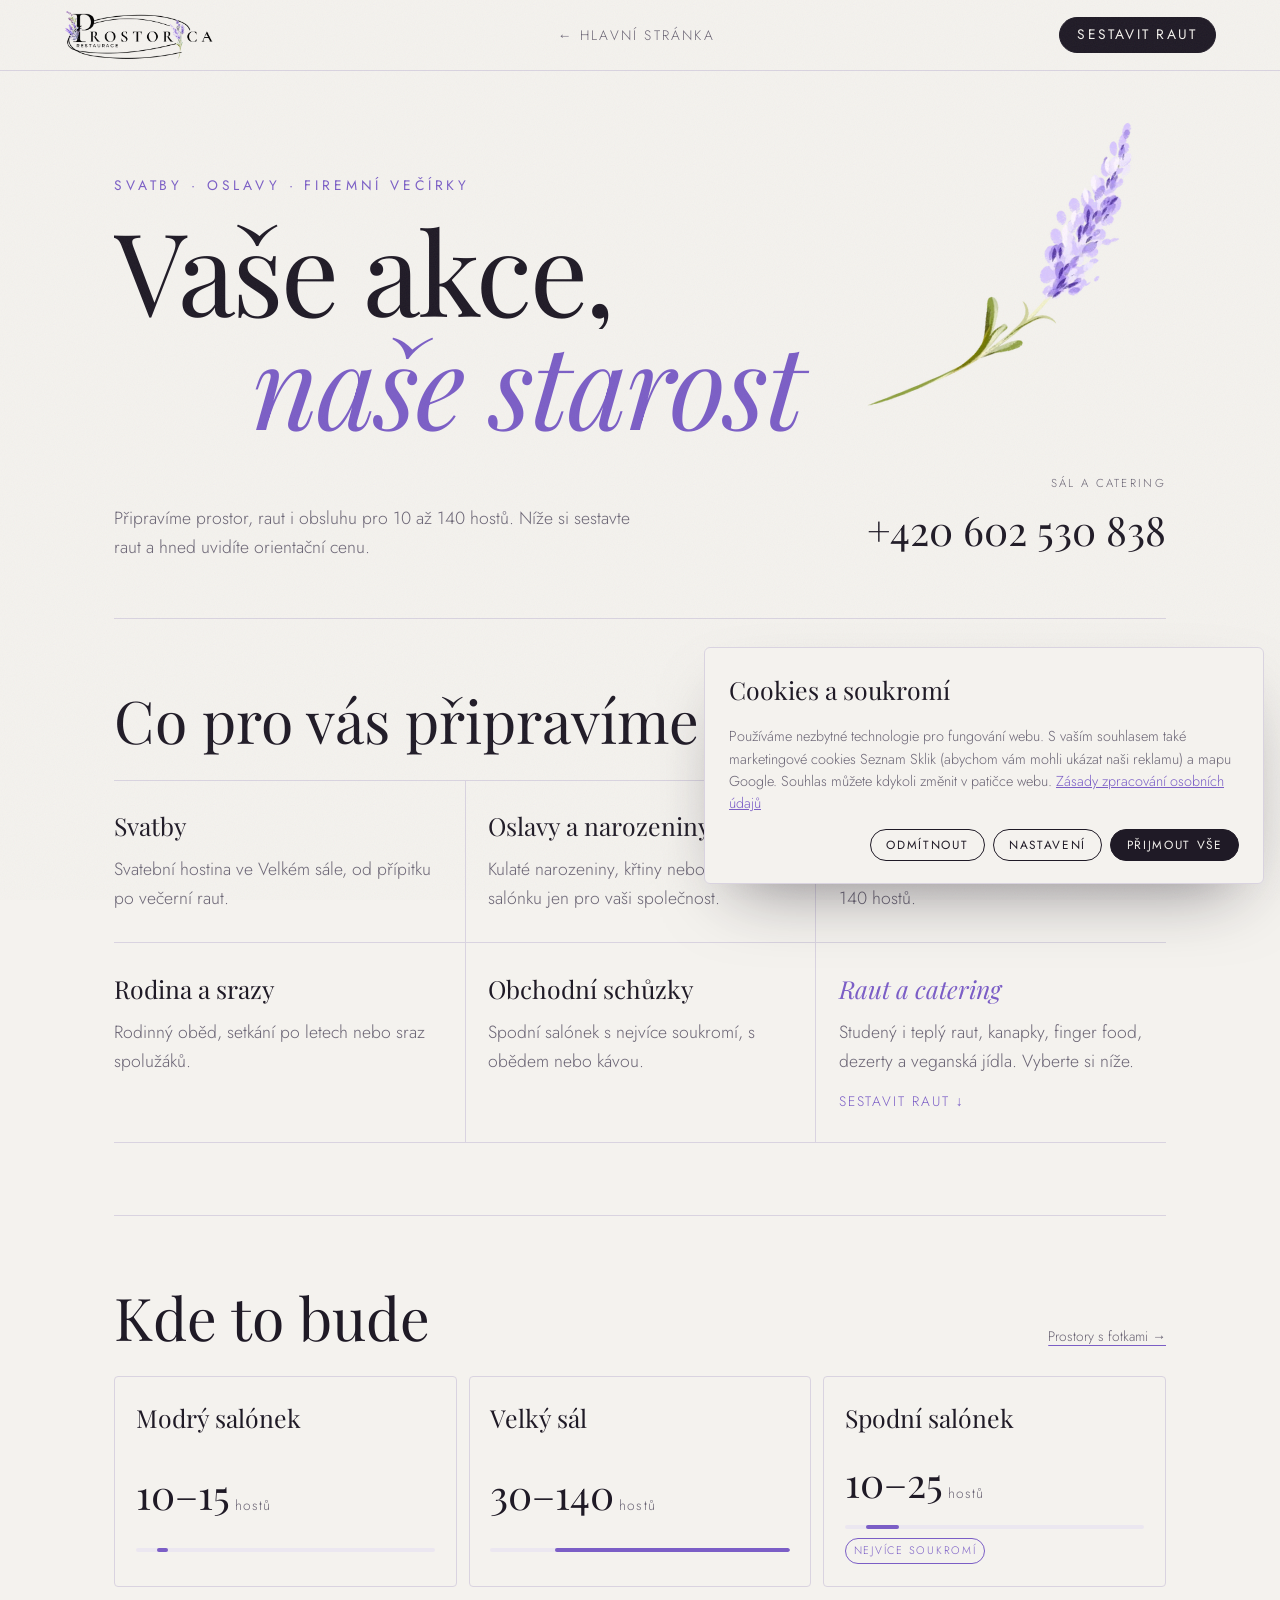
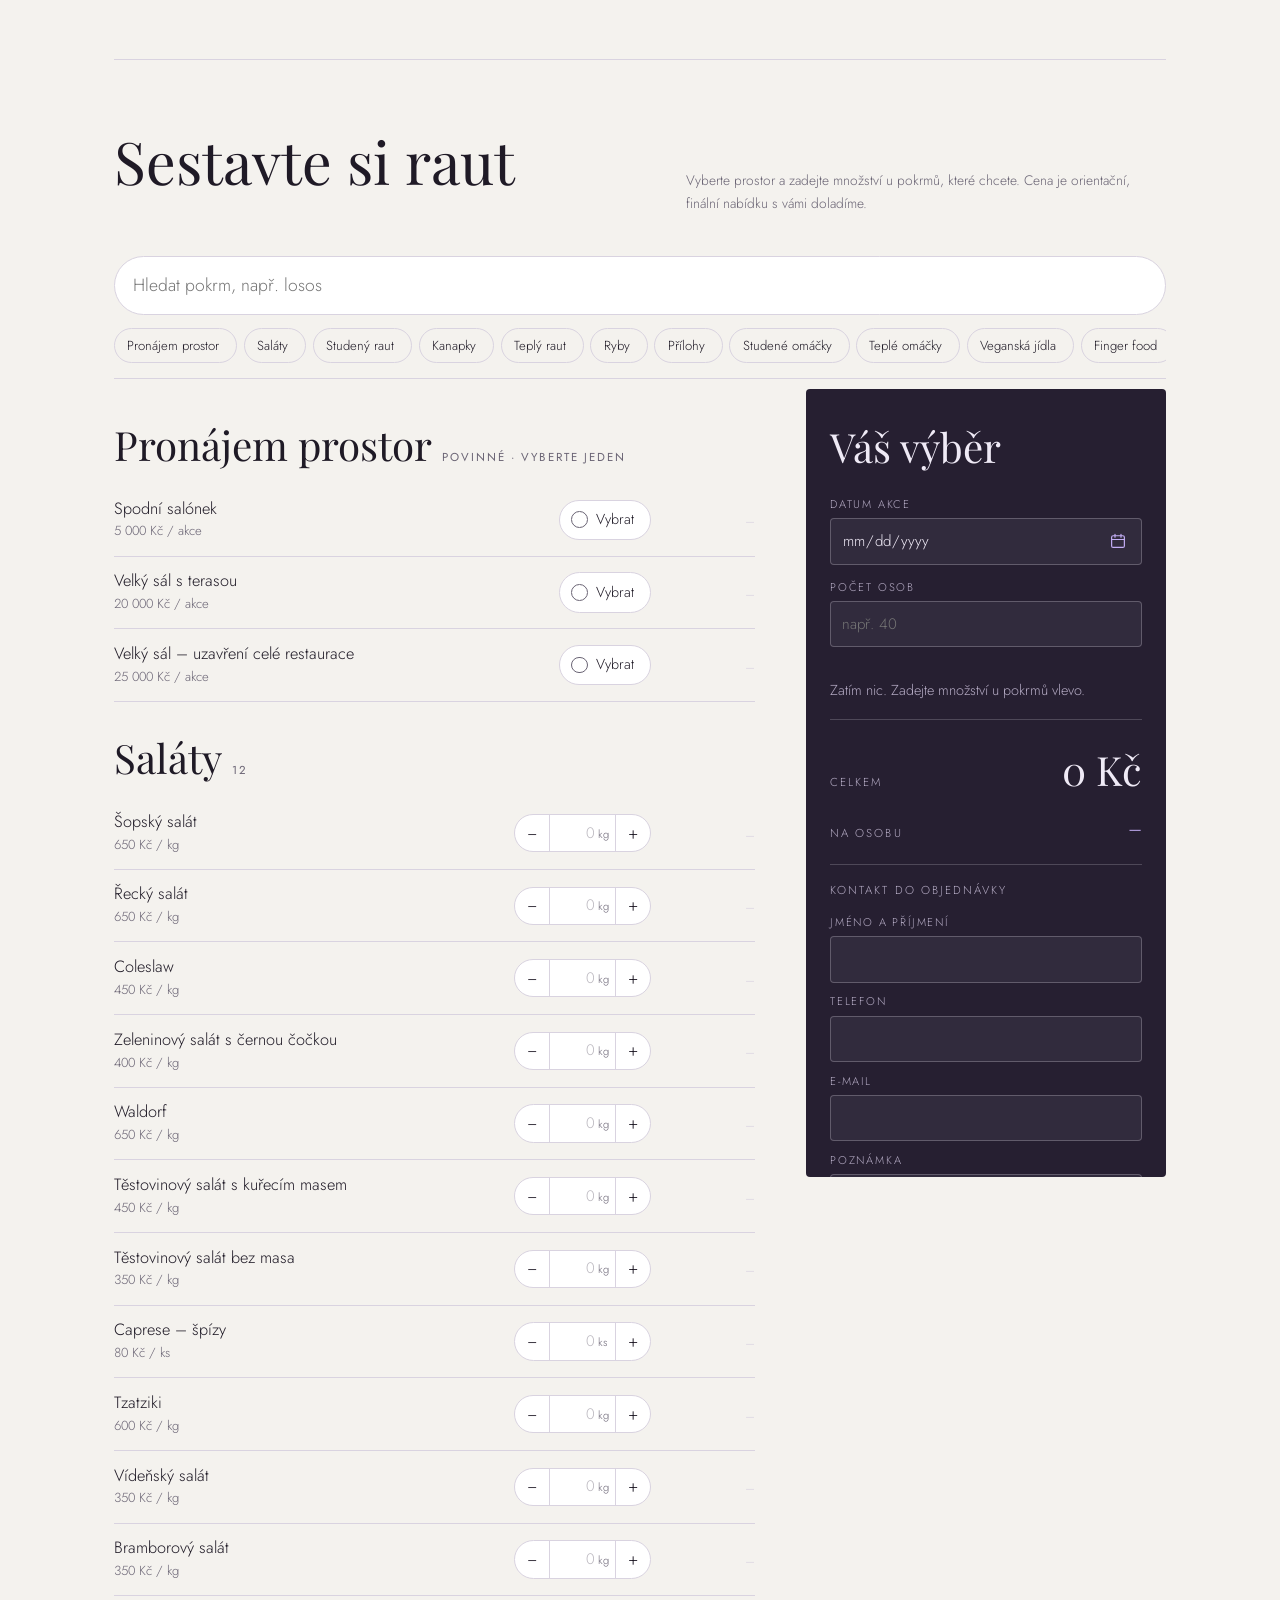
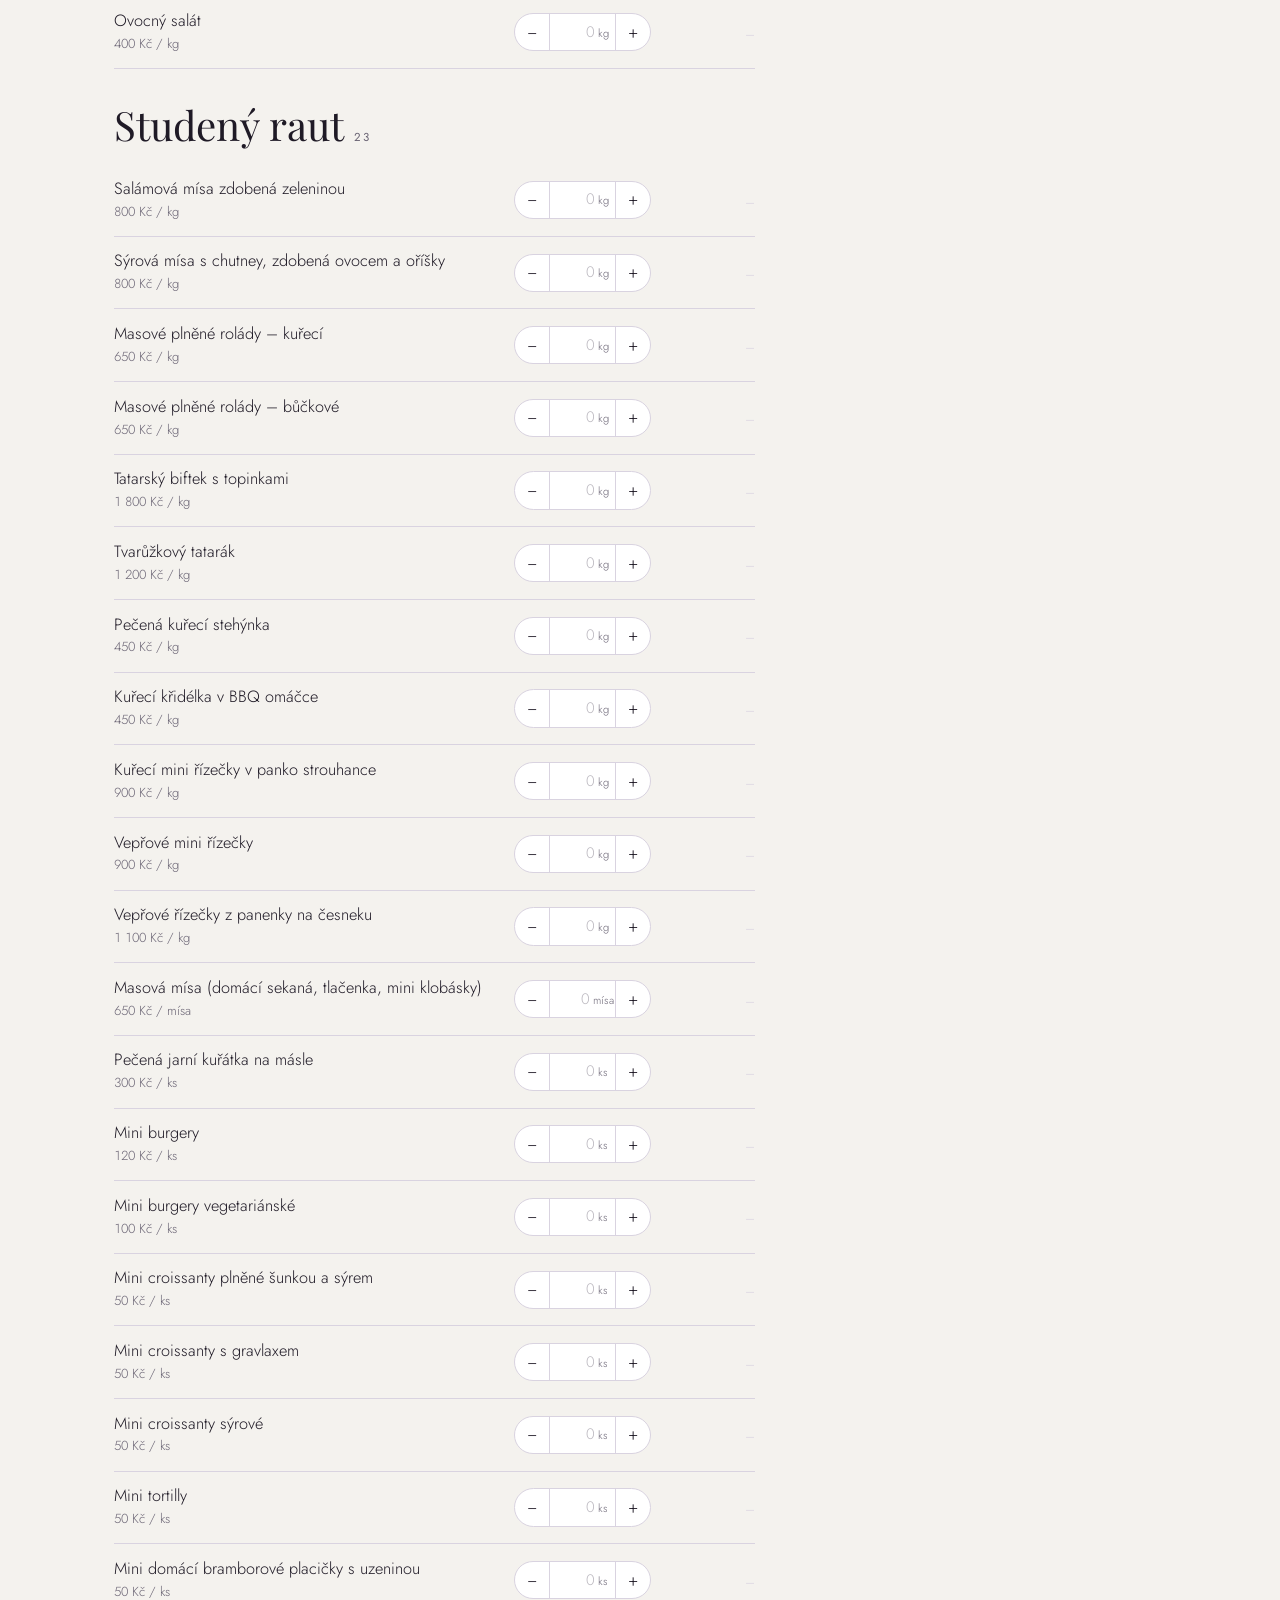
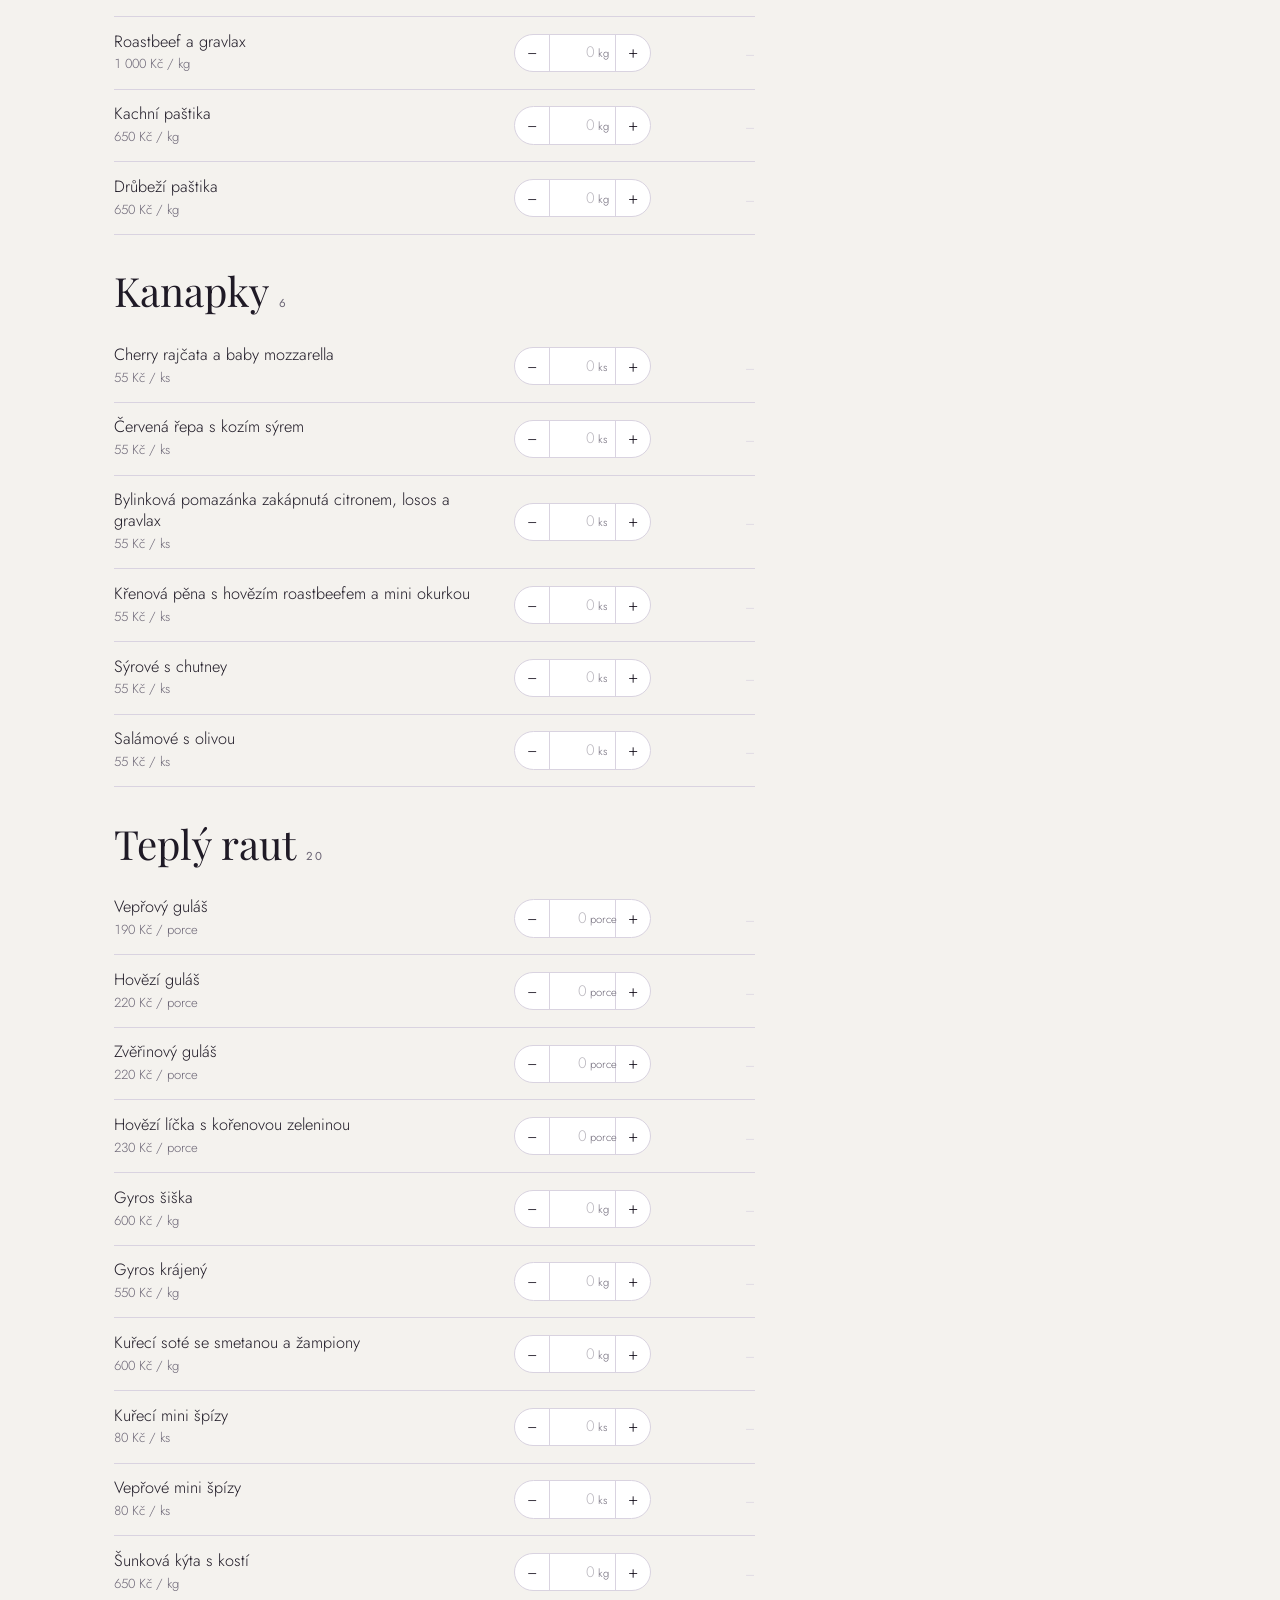
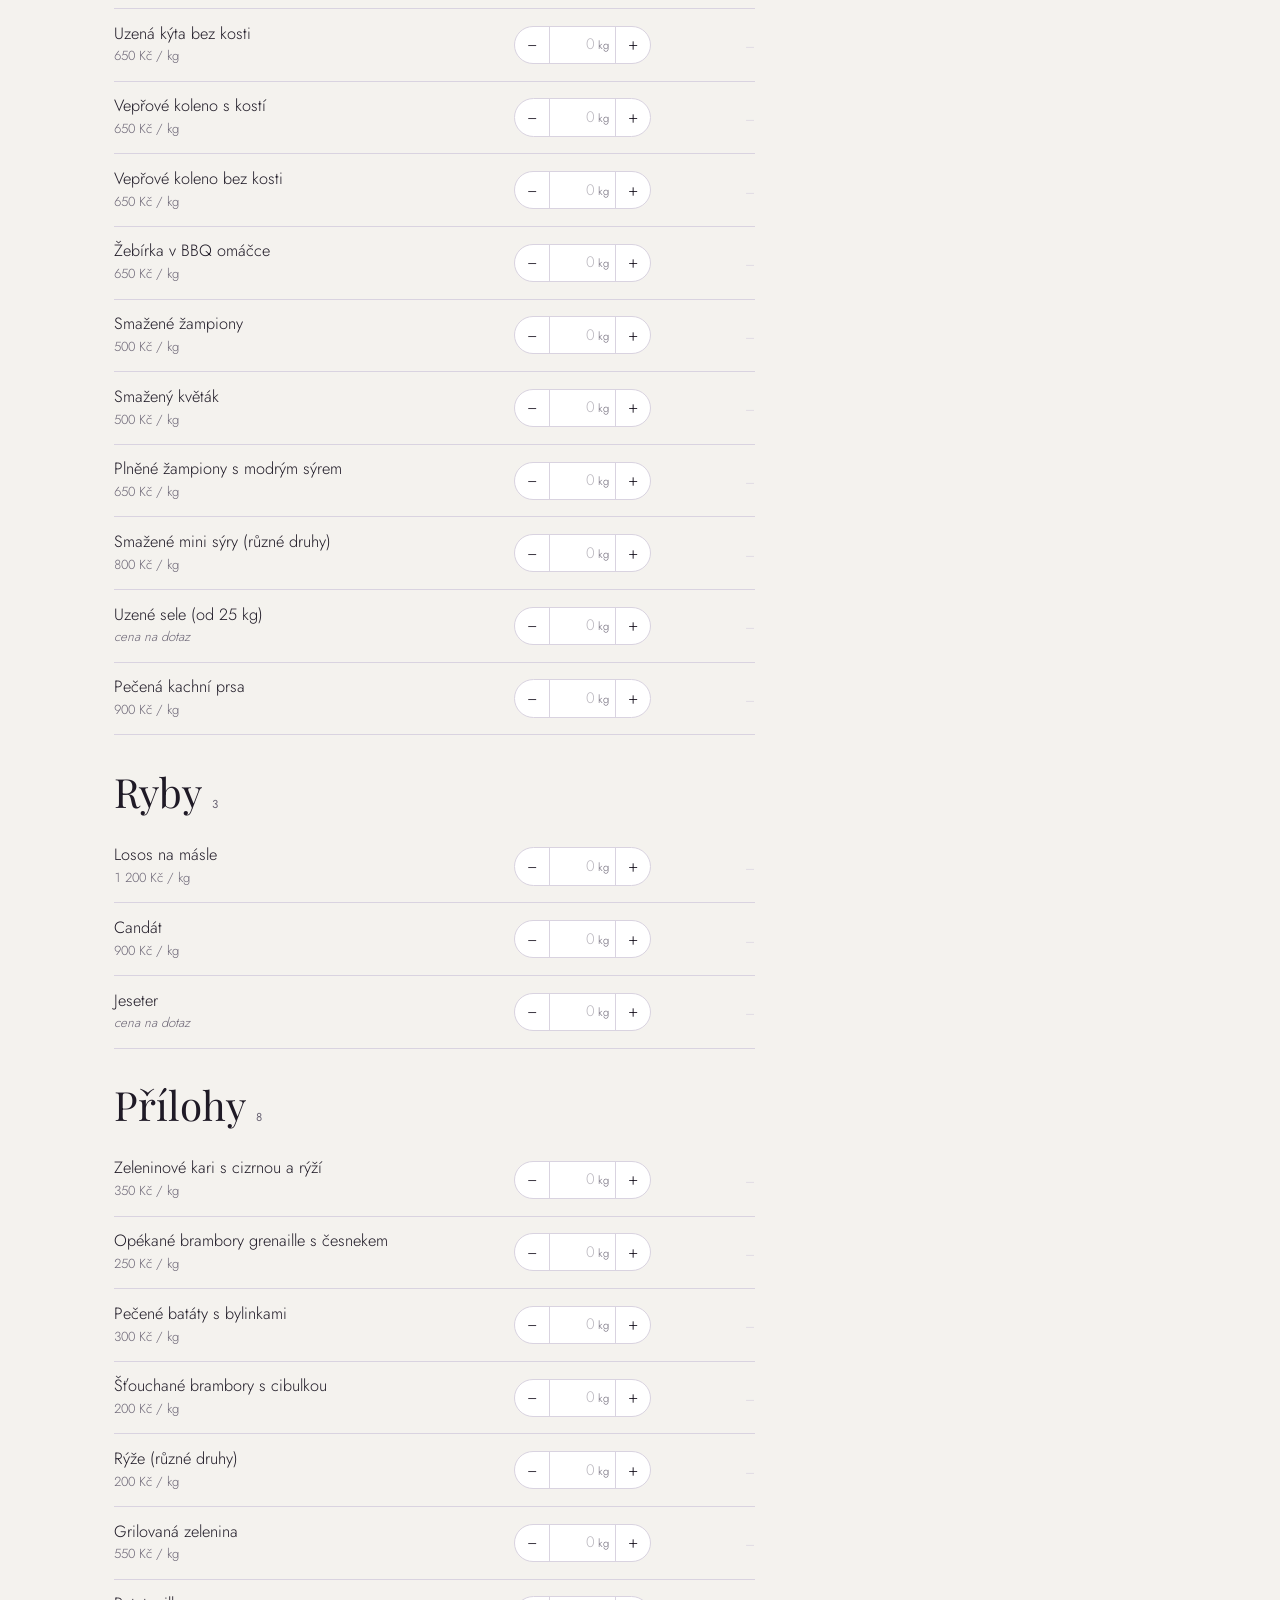
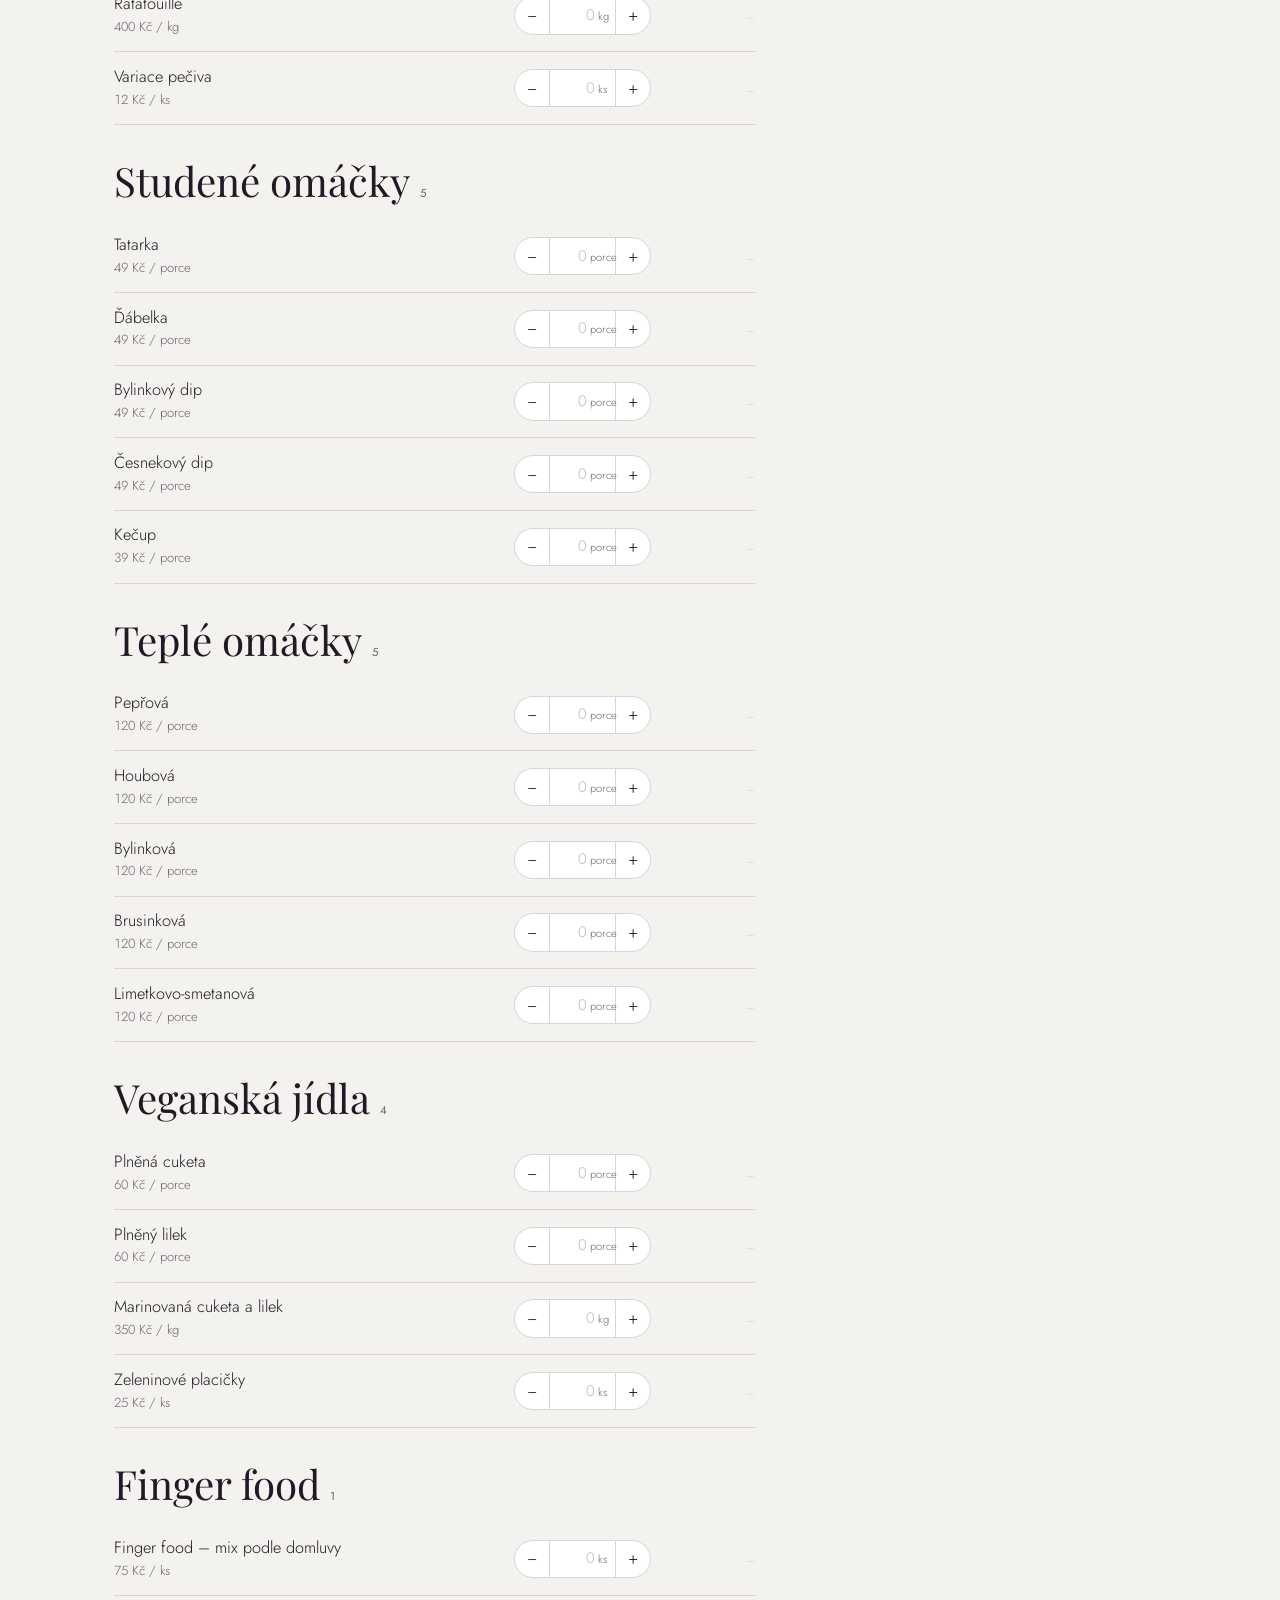
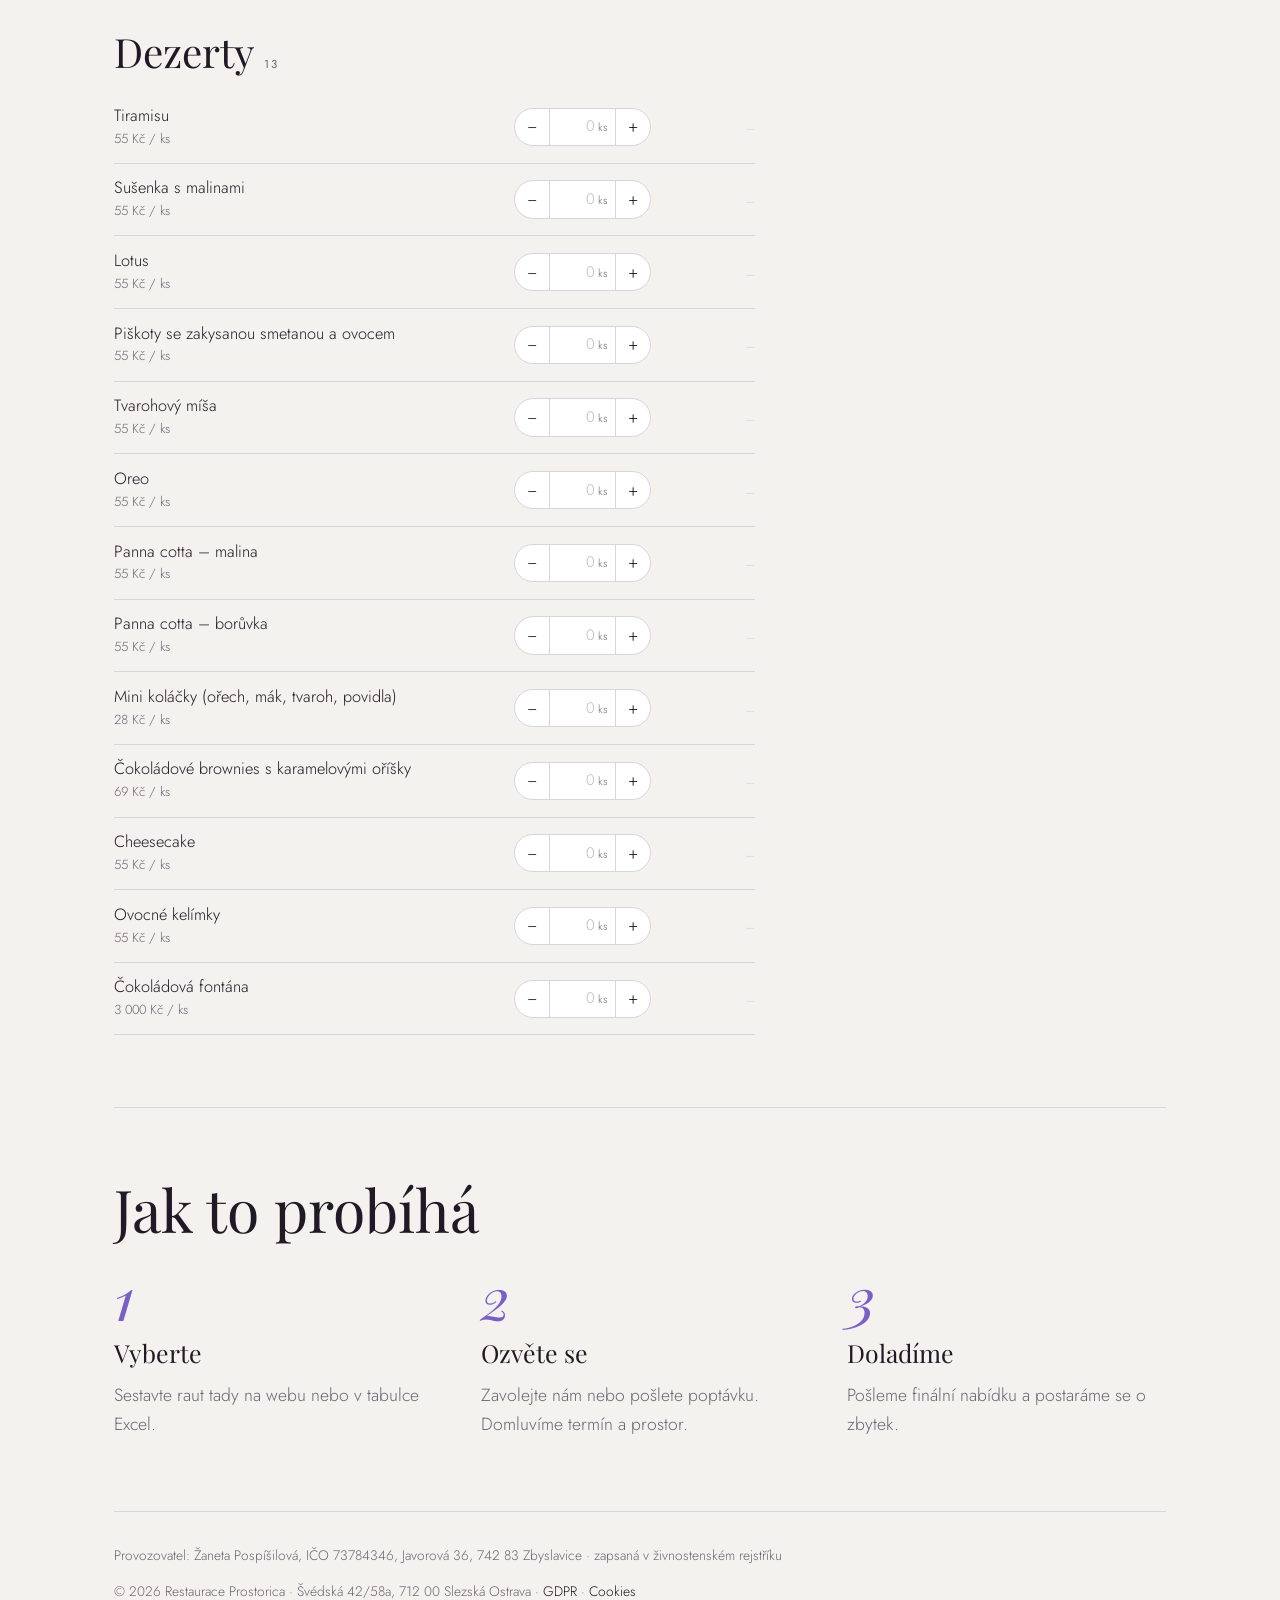
==== commit 6a20f5f1: "Hide the Akce page: remove it from the menu and the room pages, add noindex (still reachable by dire" ====
--- a/akce.html
+++ b/akce.html
@@ -3,6 +3,7 @@
 <head>
 <meta charset="utf-8">
 <meta name="viewport" content="width=device-width, initial-scale=1, viewport-fit=cover">
+<meta name="robots" content="noindex, nofollow">
 <title>Akce · Prostorica</title>
 <meta name="description" content="Svatby, oslavy, firemní večírky a rauty v restauraci Prostorica, Slezská Ostrava. Sestavte si raut a hned uvidíte orientační cenu.">
 <link rel="stylesheet" href="css/fonts.css">
--- a/css/style.css
+++ b/css/style.css
@@ -173,14 +173,21 @@
 .ring__c { stroke-width: 1.2; stroke-dasharray: 260; stroke-dashoffset: 260; animation: draw 1.2s var(--ease) 1.3s forwards; opacity: .6; }
 .mark__p {
   position: absolute; left: 50%; top: 50%; transform: translate(-36%, -55%);
-  font-family: var(--display); font-weight: 500; font-size: clamp(11rem, 26vw, 24rem); line-height: 1;
+  font-family: var(--display); font-weight: 500; font-size: clamp(11rem, 26vw, 24rem); font-size: 63cqw; line-height: 1;
   animation: rise 1.4s var(--ease) .2s both;
 }
-.mark__bouquet {
-  position: absolute; left: 20%; top: 14%; width: 30%;
-  animation: bloom 1.8s var(--ease) .7s both;
-  filter: drop-shadow(0 18px 30px color-mix(in srgb, var(--lavender) 18%, transparent));
-}
+.hero__mark { container-type: inline-size; }
+.hero__mark .ring { scale: .84; }
+.mark__p { z-index: 1; }
+/* line-drawn lavender (two sprigs tied with a bow), coloured with --mark-line through a mask */
+.hero__mark { --mark-line: #6a4cb8; }
+.mark__line {
+  position: absolute; width: 14%; aspect-ratio: 521 / 1885; z-index: 0; pointer-events: none;
+  background: var(--mark-line); -webkit-mask: url(../assets/lavender-line.png) center / contain no-repeat; mask: url(../assets/lavender-line.png) center / contain no-repeat;
+  transform-origin: 50% 100%; animation: bloom 1.8s var(--ease) .7s both, sway-tilt 8s ease-in-out 2.5s infinite alternate;
+}
+.mark__line--l { left: 28%; top: 15%; transform: rotate(-13deg); }
+.mark__line--r { left: 32%; top: 16%; transform: rotate(-7deg) scaleX(-1); animation-name: bloom, sway-tilt-r; animation-delay: 1s, 2.9s; }
 
 /* load-in (hero only, short, ends visible) */
 .load { animation: up 1.1s var(--ease) var(--d, 0s) both; }
@@ -384,7 +391,7 @@
 /* Dishes strip */
 .dishes { overflow: hidden; position: relative; }
 .dishes__label { font-family: var(--display); font-style: italic; font-size: var(--step-1); color: var(--lavender); margin: 3rem 0 1rem; }
-.dishes__track { display: flex; gap: 14px; width: max-content; animation: marquee 50s linear infinite; }
+.dishes__track { display: flex; gap: 14px; width: max-content; animation: marquee 90s linear infinite; }
 .dishes:hover .dishes__track { animation-play-state: paused; }
 .dishes__track img { height: clamp(150px, 17vw, 230px); width: auto; max-width: none; border-radius: 4px; object-fit: cover; transition: transform .5s var(--ease); }
 .dishes__track img:nth-child(odd) { border-radius: 120px 120px 4px 4px; }
@@ -663,3 +670,20 @@
 .lunch__list { position: relative; z-index: 1; }
 .callcard__title, .callcard .eyebrow { padding-right: 64px; }
 @media (max-width: 520px) { .callcard__sprig { width: 48px; right: 10px; top: -6px; opacity: .6; } }
+.room__more { margin-top: .6rem; }
+
+@media (prefers-color-scheme: dark) { :root:not([data-theme="light"]) .hero__mark { --mark-line: #cdbcff; } }
+:root[data-theme="dark"] .hero__mark { --mark-line: #cdbcff; }
+@media (prefers-reduced-motion: reduce) { .mark__line { animation: none; } }
+
+/* Sandalwood (#A68659) for the Menu section and the Denní menu band – same in light and dark theme */
+#menu, #denni-menu {
+  --paper: #A68659; --paper-2: #9a7b4f; --ink: #1f1a26; --muted: #2f261b; --line: #8a6d45;
+  --lavender: #3d2470; --field: #b89a6e;
+  --band: #A68659; --band-fg: #1f1a26; --band-muted: #2f261b; --band-accent: #3d2470;
+  background: #A68659; color: #1f1a26; color-scheme: light;
+}
+/* the Menu section is a centred 1320px column: paint its colour edge to edge */
+#menu { box-shadow: 0 0 0 100vmax #A68659; clip-path: inset(0 -100vmax); }
+#denni-menu .btn--light { --bg: #1f1a26; --fg: #f3ead9; border-color: #1f1a26; }
+#denni-menu .tasting__sprig { opacity: .45; }
